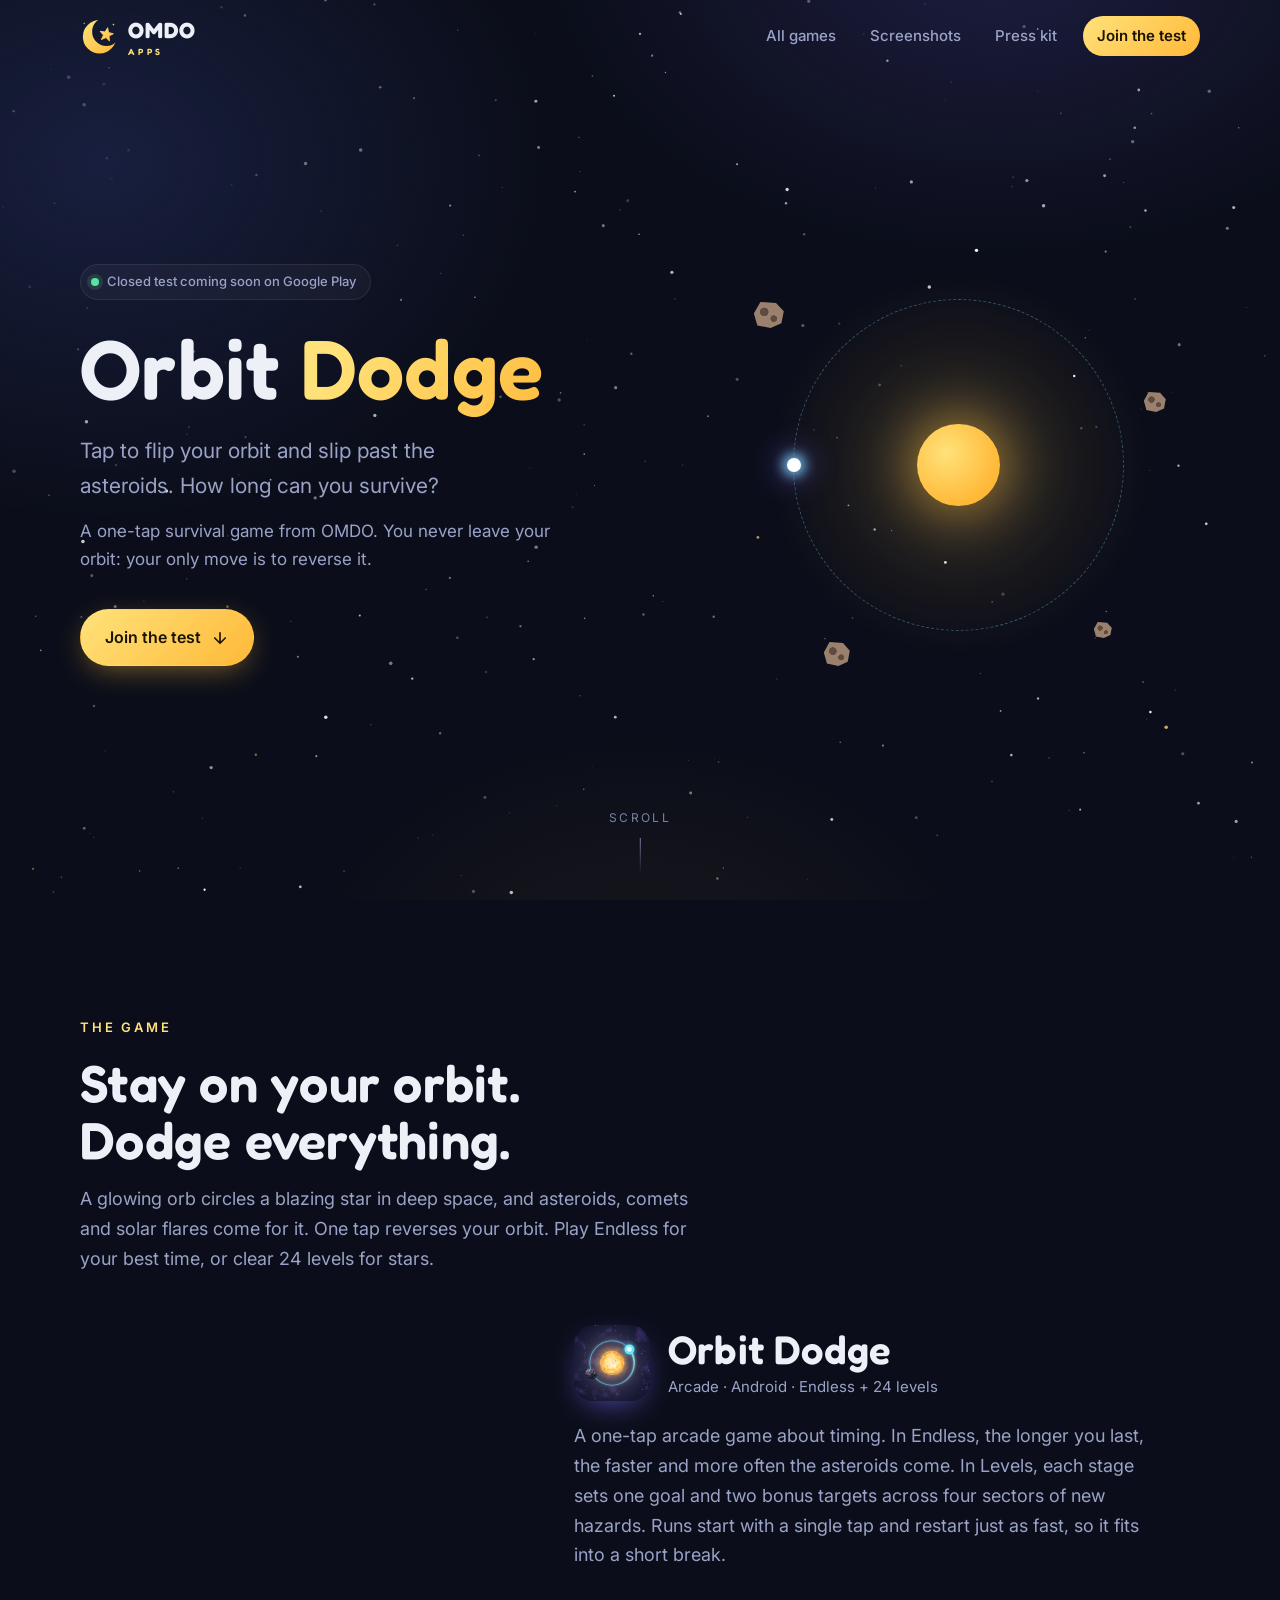
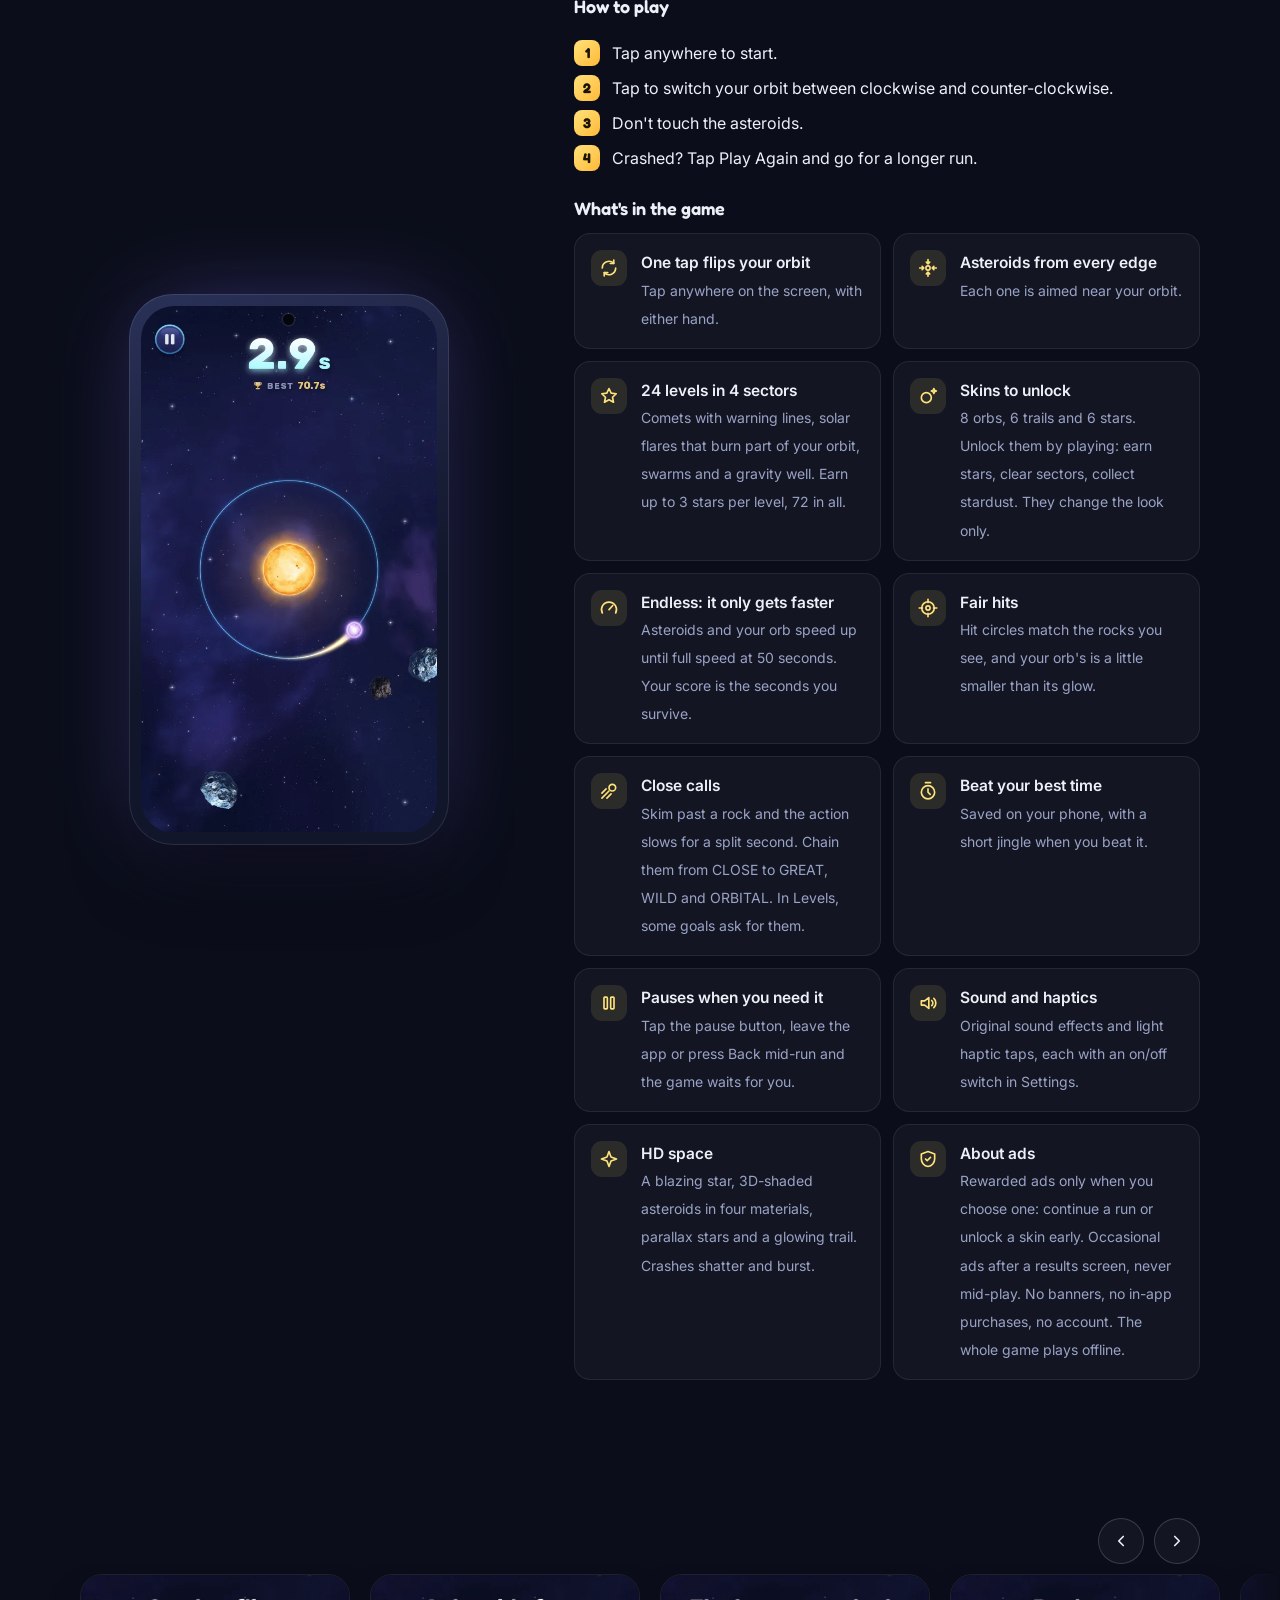
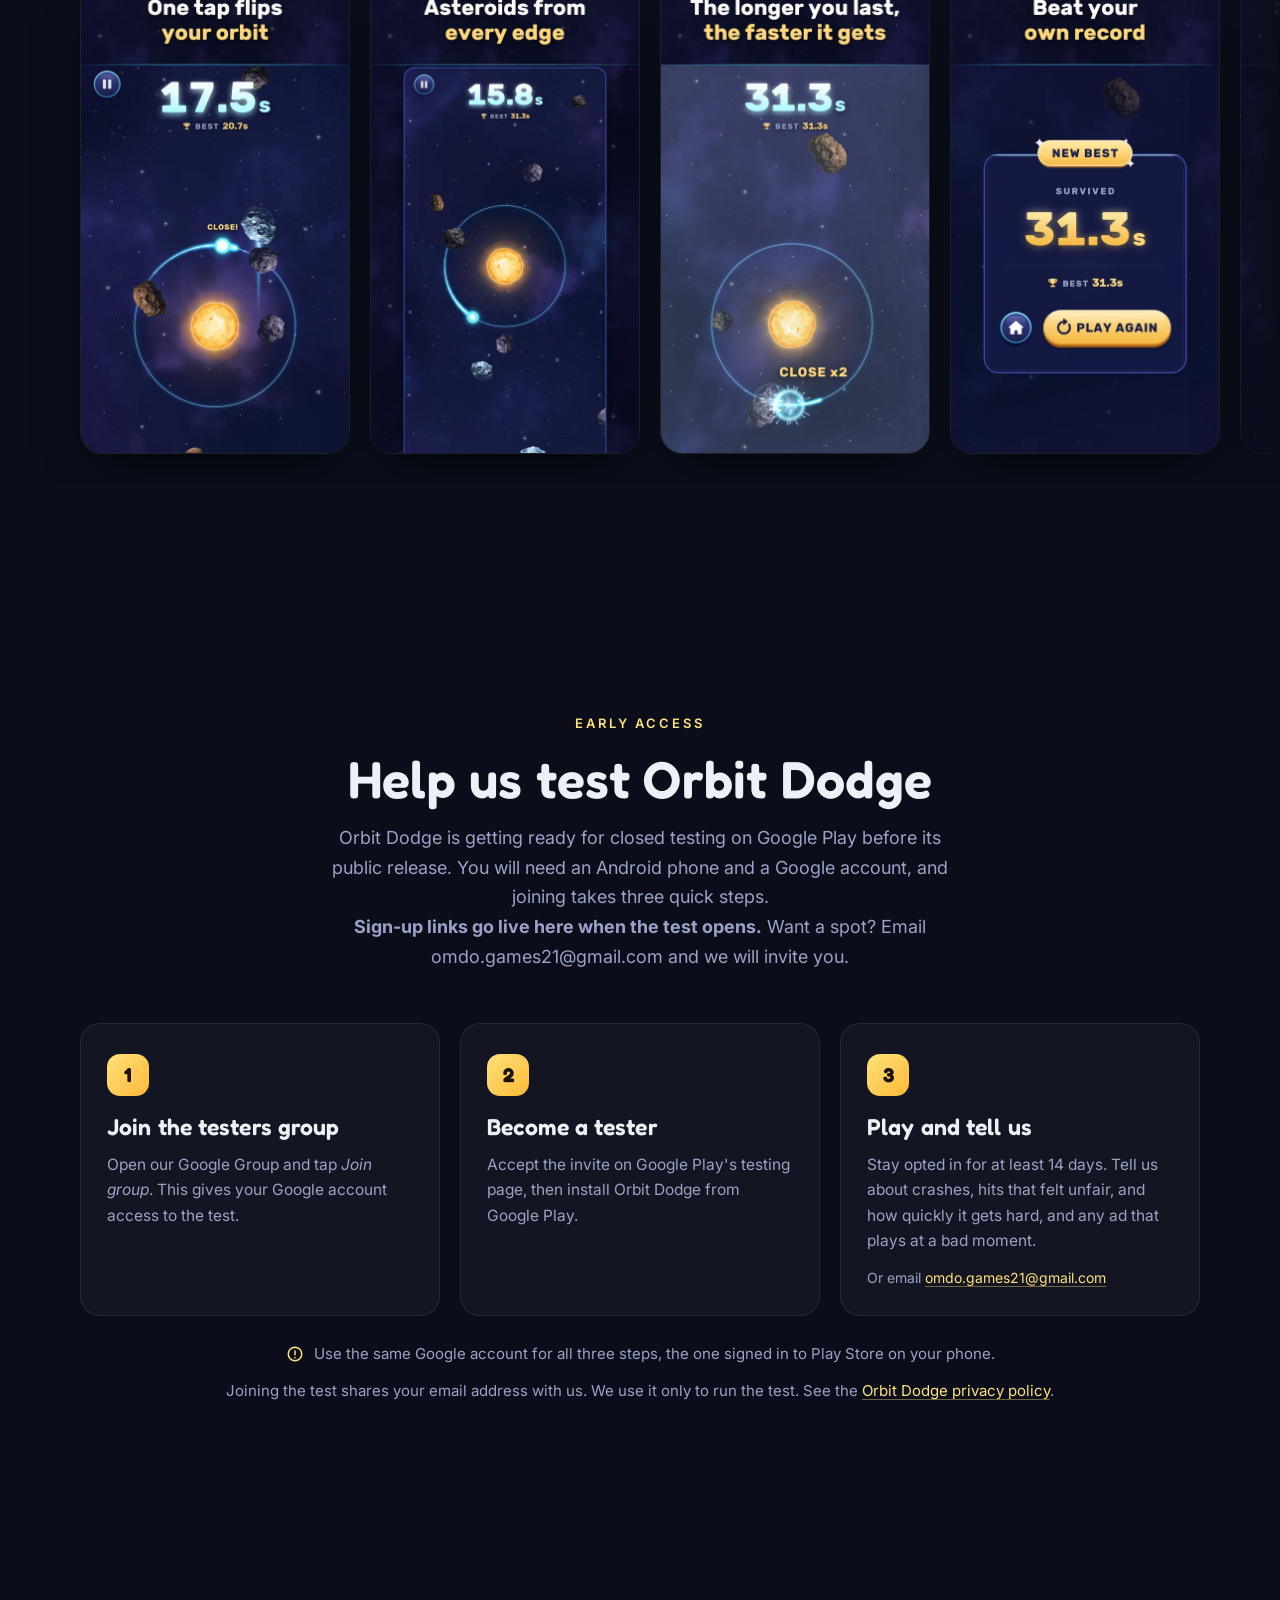
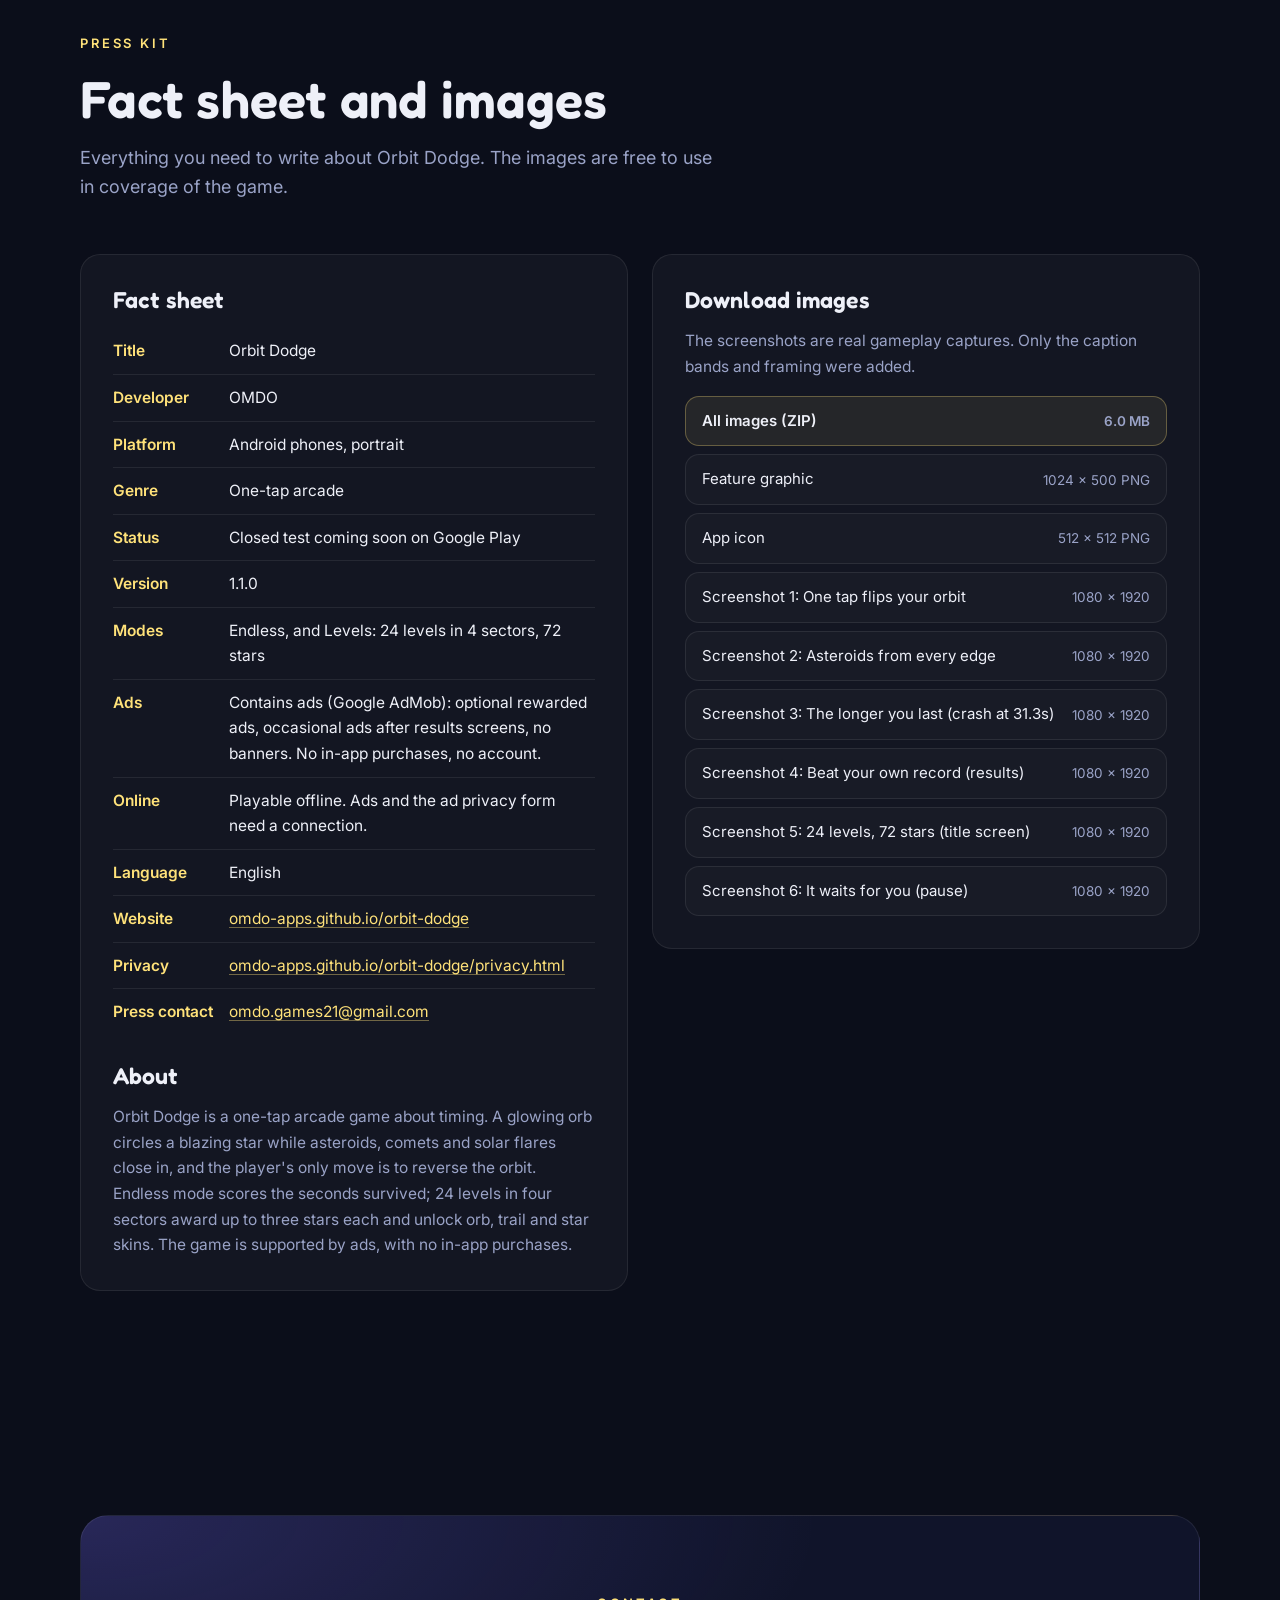
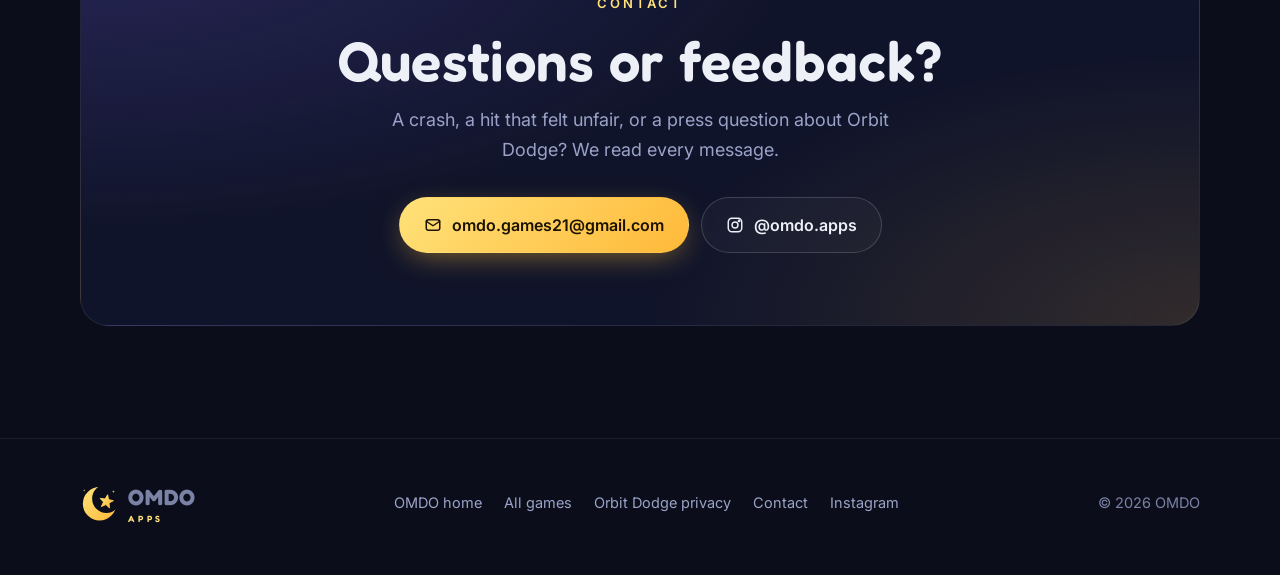
==== orbit-dodge/index.html @ 83dcf215 "Website audit fixes: lazy videos, privacy, sitemap, skip links - Gameplay videos no longer download " ====
<!doctype html>
<html lang="en">
<head>
  <meta charset="utf-8">
  <meta name="viewport" content="width=device-width, initial-scale=1, viewport-fit=cover">
  <title>Orbit Dodge — One-tap asteroid dodging game | OMDO Apps</title>
  <meta name="description" content="Tap to flip your orbit and slip past the asteroids. Orbit Dodge is a one-tap survival arcade game for Android by OMDO, coming soon to Google Play.">
  <meta name="theme-color" content="#0b0e1a">
  <link rel="canonical" href="https://omdo-apps.github.io/orbit-dodge/">
  <link rel="icon" type="image/png" href="../assets/favicon.png">
  <link rel="apple-touch-icon" href="../assets/apple-touch-icon.png">
  <meta property="og:type" content="website">
  <meta property="og:site_name" content="OMDO Apps">
  <meta property="og:title" content="Orbit Dodge — Dodge the asteroids, one tap at a time">
  <meta property="og:description" content="Tap to flip your orbit and slip past the asteroids. How long can you survive? A one-tap arcade game for Android by OMDO.">
  <meta property="og:url" content="https://omdo-apps.github.io/orbit-dodge/">
  <meta property="og:image" content="https://omdo-apps.github.io/orbit-dodge/img/og-image.jpg">
  <meta property="og:image:width" content="1024">
  <meta property="og:image:height" content="500">
  <meta property="og:image:alt" content="Orbit Dodge logo with the tagline Tap to flip. Dodge to survive., beside a glowing orb on its orbit around the sun as asteroids drift in">
  <meta name="twitter:card" content="summary_large_image">
  <link rel="preconnect" href="https://fonts.googleapis.com">
  <link rel="preconnect" href="https://fonts.gstatic.com" crossorigin>
  <link href="https://fonts.googleapis.com/css2?family=Fredoka:wght@500;600;700&family=Inter:wght@400;500;600&display=swap" rel="stylesheet">
  <link rel="stylesheet" href="../assets/site.css?v=4">
  <link rel="stylesheet" href="orbit-dodge.css?v=2">
  <script type="application/ld+json">
  {"@context":"https://schema.org","@type":"VideoGame","name":"Orbit Dodge","url":"https://omdo-apps.github.io/orbit-dodge/","image":"https://omdo-apps.github.io/orbit-dodge/img/og-image.jpg","description":"A one-tap arcade game about timing: reverse your orbit to dodge the asteroids and survive as long as you can.","genre":"Arcade","gamePlatform":"Android","publisher":{"@type":"Organization","name":"OMDO Apps","url":"https://omdo-apps.github.io/","email":"omdo.games21@gmail.com"}}
  </script>
</head>
<body>
  <a class="skip" href="#main">Skip to content</a>

  <!-- OMDO logo mark (same as the home page), drawn once and reused -->
  <svg width="0" height="0" style="position:absolute" aria-hidden="true">
    <defs>
      <linearGradient id="omdo-gold" x1="0" y1="0" x2="1" y2="1"><stop offset="0" stop-color="#FFE27A"/><stop offset="1" stop-color="#FFB938"/></linearGradient>
      <mask id="omdo-cut" maskUnits="userSpaceOnUse" x="0" y="0" width="512" height="512"><rect width="512" height="512" fill="#fff"/><circle cx="318" cy="214" r="150" fill="#000"/></mask>
      <symbol id="omdo-mark" viewBox="40 60 400 400">
        <circle cx="246" cy="268" r="176" fill="url(#omdo-gold)" mask="url(#omdo-cut)"/>
        <path d="M330.85,173.12 L340.30,224.47 L391.28,235.70 L345.37,260.55 L350.44,312.51 L312.62,276.53 L264.77,297.40 L287.30,250.31 L252.66,211.26 L304.41,218.14 Z" fill="url(#omdo-gold)" stroke="url(#omdo-gold)" stroke-width="10" stroke-linejoin="round"/>
        <path d="M392,125 L396.24,135.76 L407,140 L396.24,144.24 L392,155 L387.76,144.24 L377,140 L387.76,135.76 Z" fill="#FFE27A" opacity="0.9"/>
        <path d="M84,116 L87.54,124.46 L96,128 L87.54,131.54 L84,140 L80.46,131.54 L72,128 L80.46,124.46 Z" fill="#FFE27A" opacity="0.75"/>
      </symbol>
    </defs>
  </svg>

  <canvas id="sky" aria-hidden="true"></canvas>
  <div class="glow" aria-hidden="true"></div>

  <header class="site-header">
    <nav class="nav wrap" aria-label="Main">
      <a class="brand" href="../" aria-label="OMDO Apps home">
        <svg aria-hidden="true"><use href="#omdo-mark"/></svg>
        <span class="brand-name">OMDO<small>APPS</small></span>
      </a>
      <button class="menu-btn" aria-label="Menu" aria-expanded="false" aria-controls="nav-links"><span></span><span></span><span></span></button>
      <div class="nav-links" id="nav-links">
        <a href="../#games">All games</a>
        <a href="#screens">Screenshots</a>
        <a href="#press">Press kit</a>
        <a class="cta" href="#test">Join the test</a>
      </div>
    </nav>
  </header>

  <main id="main">
    <!-- hero -->
    <section class="hero" id="top">
      <div class="wrap hero-grid">
        <div>
          <span class="eyebrow reveal"><span class="dot"></span>Closed test coming soon on Google Play</span>
          <h1 class="reveal" style="--d:.08s">Orbit <span class="gold">Dodge</span></h1>
          <p class="lead reveal" style="--d:.16s">Tap to flip your orbit and slip past the asteroids. How long can you survive?</p>
          <p class="sub reveal" style="--d:.2s">A one-tap survival game from OMDO. You never leave your orbit: your only move is to reverse it.</p>
          <div class="hero-actions reveal" style="--d:.24s">
            <a class="btn btn-gold" href="#test">
              Join the test
              <svg viewBox="0 0 24 24" fill="none" stroke="currentColor" stroke-width="2.2" stroke-linecap="round" stroke-linejoin="round" aria-hidden="true"><path d="M12 5v14M5 12l7 7 7-7"/></svg>
            </a>
            <!-- [replace] When Orbit Dodge is public on Google Play, replace this box with the official Google Play badge linking to
                 https://play.google.com/store/apps/details?id=com.omdo.orbitdodge (see README, "Placeholders"). -->
          </div>
        </div>
        <div class="hero-art od-art reveal" style="--d:.1s" aria-hidden="true">
          <div class="halo"></div>
          <div class="orbit"><span class="comet"></span></div>
          <div class="sun"></div>
          <span class="rock r1"></span>
          <span class="rock r2"></span>
          <span class="rock r3"></span>
          <span class="rock r4"></span>
        </div>
      </div>
      <div class="scroll-hint" aria-hidden="true">Scroll<i></i></div>
    </section>

    <!-- the game -->
    <section id="game">
      <div class="wrap">
        <div class="section-head reveal">
          <span class="kicker">The game</span>
          <h2>Stay on your orbit. Dodge everything.</h2>
          <p>A glowing orb circles a blazing star in deep space, and asteroids, comets and solar flares come for it. One tap reverses your orbit. Play Endless for your best time, or clear 24 levels for stars.</p>
        </div>
        <div class="game-grid">
          <div class="phone reveal">
            <video class="fill" src="img/gameplay.mp4" poster="img/gameplay-poster.webp" muted loop playsinline preload="none" aria-label="Orbit Dodge gameplay"></video>
          </div>
          <div class="game-copy reveal" style="--d:.1s">
            <div class="app-title">
              <img src="img/icon.png" alt="Orbit Dodge app icon" width="76" height="76">
              <div>
                <h3>Orbit Dodge</h3>
                <div class="meta">Arcade · Android · Endless + 24 levels</div>
              </div>
            </div>
            <p>A one-tap arcade game about timing. In Endless, the longer you last, the faster and more often the asteroids come. In Levels, each stage sets one goal and two bonus targets across four sectors of new hazards. Runs start with a single tap and restart just as fast, so it fits into a short break.</p>
            <h4>How to play</h4>
            <ol class="how">
              <li>Tap anywhere to start.</li>
              <li>Tap to switch your orbit between clockwise and counter-clockwise.</li>
              <li>Don't touch the asteroids.</li>
              <li>Crashed? Tap Play Again and go for a longer run.</li>
            </ol>
            <h4>What's in the game</h4>
            <ul class="features">
              <li>
                <svg viewBox="0 0 24 24" fill="none" stroke="currentColor" stroke-width="2" stroke-linecap="round" stroke-linejoin="round" aria-hidden="true"><path d="M20 12a8 8 0 0 1-13.7 5.6M4 12a8 8 0 0 1 13.7-5.6"/><path d="M17.7 2.4v4.2h-4.2M6.3 21.6v-4.2h4.2"/></svg>
                <div><strong>One tap flips your orbit</strong><span>Tap anywhere on the screen, with either hand.</span></div>
              </li>
              <li>
                <svg viewBox="0 0 24 24" fill="none" stroke="currentColor" stroke-width="2" stroke-linecap="round" stroke-linejoin="round" aria-hidden="true"><circle cx="12" cy="12" r="2.5"/><path d="M12 2v5M12 22v-5M2 12h5M22 12h-5M10 5l2 2 2-2M10 19l2-2 2 2M5 10l2 2-2 2M19 10l-2 2 2 2"/></svg>
                <div><strong>Asteroids from every edge</strong><span>Each one is aimed near your orbit.</span></div>
              </li>
              <li>
                <svg viewBox="0 0 24 24" fill="none" stroke="currentColor" stroke-width="2" stroke-linecap="round" stroke-linejoin="round" aria-hidden="true"><path d="m12 3 2.6 5.6 6.1.7-4.5 4.2 1.2 6L12 16.5 6.6 19.5l1.2-6L3.3 9.3l6.1-.7z"/></svg>
                <div><strong>24 levels in 4 sectors</strong><span>Comets with warning lines, solar flares that burn part of your orbit, swarms and a gravity well. Earn up to 3 stars per level, 72 in all.</span></div>
              </li>
              <li>
                <svg viewBox="0 0 24 24" fill="none" stroke="currentColor" stroke-width="2" stroke-linecap="round" stroke-linejoin="round" aria-hidden="true"><circle cx="10" cy="14" r="6"/><path d="M19 3l.9 2.1L22 6l-2.1.9L19 9l-.9-2.1L16 6l2.1-.9z"/></svg>
                <div><strong>Skins to unlock</strong><span>8 orbs, 6 trails and 6 stars. Unlock them by playing: earn stars, clear sectors, collect stardust. They change the look only.</span></div>
              </li>
              <li>
                <svg viewBox="0 0 24 24" fill="none" stroke="currentColor" stroke-width="2" stroke-linecap="round" stroke-linejoin="round" aria-hidden="true"><path d="M4 18a9 9 0 1 1 16 0"/><path d="m12 14 4.5-5"/></svg>
                <div><strong>Endless: it only gets faster</strong><span>Asteroids and your orb speed up until full speed at 50 seconds. Your score is the seconds you survive.</span></div>
              </li>
              <li>
                <svg viewBox="0 0 24 24" fill="none" stroke="currentColor" stroke-width="2" stroke-linecap="round" aria-hidden="true"><circle cx="12" cy="12" r="7.5"/><circle cx="12" cy="12" r="2.5"/><path d="M12 1.5v4M12 18.5v4M1.5 12h4M18.5 12h4"/></svg>
                <div><strong>Fair hits</strong><span>Hit circles match the rocks you see, and your orb's is a little smaller than its glow.</span></div>
              </li>
              <li>
                <svg viewBox="0 0 24 24" fill="none" stroke="currentColor" stroke-width="2" stroke-linecap="round" stroke-linejoin="round" aria-hidden="true"><circle cx="16" cy="8" r="4"/><path d="M3.5 20.5 12 12M3.5 14.5l5-5M9.5 20.5l5-5"/></svg>
                <div><strong>Close calls</strong><span>Skim past a rock and the action slows for a split second. Chain them from CLOSE to GREAT, WILD and ORBITAL. In Levels, some goals ask for them.</span></div>
              </li>
              <li>
                <svg viewBox="0 0 24 24" fill="none" stroke="currentColor" stroke-width="2" stroke-linecap="round" stroke-linejoin="round" aria-hidden="true"><circle cx="12" cy="13.5" r="8"/><path d="M12 9.5v4l2.6 2.6M9 2h6"/></svg>
                <div><strong>Beat your best time</strong><span>Saved on your phone, with a short jingle when you beat it.</span></div>
              </li>
              <li>
                <svg viewBox="0 0 24 24" fill="none" stroke="currentColor" stroke-width="2" stroke-linejoin="round" aria-hidden="true"><rect x="6" y="5" width="4" height="14" rx="1"/><rect x="14" y="5" width="4" height="14" rx="1"/></svg>
                <div><strong>Pauses when you need it</strong><span>Tap the pause button, leave the app or press Back mid-run and the game waits for you.</span></div>
              </li>
              <li>
                <svg viewBox="0 0 24 24" fill="none" stroke="currentColor" stroke-width="2" stroke-linecap="round" stroke-linejoin="round" aria-hidden="true"><path d="M4 9.5v5h4l5 4v-13l-5 4z"/><path d="M16.5 9a4 4 0 0 1 0 6M19 6.5a7.5 7.5 0 0 1 0 11"/></svg>
                <div><strong>Sound and haptics</strong><span>Original sound effects and light haptic taps, each with an on/off switch in Settings.</span></div>
              </li>
              <li>
                <svg viewBox="0 0 24 24" fill="none" stroke="currentColor" stroke-width="2" stroke-linejoin="round" aria-hidden="true"><path d="M12 3l2.4 6.6L21 12l-6.6 2.4L12 21l-2.4-6.6L3 12l6.6-2.4z"/></svg>
                <div><strong>HD space</strong><span>A blazing star, 3D-shaded asteroids in four materials, parallax stars and a glowing trail. Crashes shatter and burst.</span></div>
              </li>
              <li>
                <svg viewBox="0 0 24 24" fill="none" stroke="currentColor" stroke-width="2" stroke-linecap="round" stroke-linejoin="round" aria-hidden="true"><path d="M12 3 4 6v6c0 4.5 3.4 8.3 8 9 4.6-.7 8-4.5 8-9V6z"/><path d="m9 12 2 2 4-4"/></svg>
                <div><strong>About ads</strong><span>Rewarded ads only when you choose one: continue a run or unlock a skin early. Occasional ads after a results screen, never mid-play. No banners, no in-app purchases, no account. The whole game plays offline.</span></div>
              </li>
            </ul>
          </div>
        </div>
      </div>
    </section>

    <!-- screenshots: files live in img/shot-1.webp ... shot-6.webp (see README to swap them) -->
    <section id="screens" style="padding-top:0">
      <div class="wrap">
        <div class="gallery-nav">
          <button class="round-btn" data-scroll="-1" aria-label="Previous screenshots"><svg viewBox="0 0 24 24" fill="none" stroke="currentColor" stroke-width="2.2" stroke-linecap="round" stroke-linejoin="round" aria-hidden="true"><path d="M15 18l-6-6 6-6"/></svg></button>
          <button class="round-btn" data-scroll="1" aria-label="Next screenshots"><svg viewBox="0 0 24 24" fill="none" stroke="currentColor" stroke-width="2.2" stroke-linecap="round" stroke-linejoin="round" aria-hidden="true"><path d="M9 6l6 6-6 6"/></svg></button>
        </div>
      </div>
      <div class="gallery reveal" tabindex="0" aria-label="Orbit Dodge screenshots">
        <figure><img src="img/shot-1.webp" alt="One tap flips your orbit: 17.5 seconds into a run, the orb reverses around the sun and slips past an asteroid for a CLOSE! near miss" loading="lazy" width="540" height="960"></figure>
        <figure><img src="img/shot-2.webp" alt="Asteroids from every edge: 15.8 seconds into a run, rocks around the orbit and drifting in from the edges of the screen" loading="lazy" width="540" height="960"></figure>
        <figure><img src="img/shot-3.webp" alt="The orb bursts and an asteroid shatters 31.3 seconds into a run, just after a double near miss" loading="lazy" width="540" height="960"></figure>
        <figure><img src="img/shot-4.webp" alt="Results panel showing 31.3 seconds survived and the saved record" loading="lazy" width="540" height="960"></figure>
        <figure><img src="img/shot-5.webp" alt="Orbit Dodge title screen with the logo, the orb on its ring around the blazing star, and the Endless and Levels buttons with a best time and a star count" loading="lazy" width="540" height="960"></figure>
        <figure><img src="img/shot-6.webp" alt="Paused game with Home, Resume and Restart buttons over frozen asteroids" loading="lazy" width="540" height="960"></figure>
      </div>
    </section>

    <!-- closed test -->
    <section id="test">
      <div class="wrap">
        <div class="section-head center reveal">
          <span class="kicker">Early access</span>
          <h2>Help us test Orbit Dodge</h2>
          <p>Orbit Dodge is getting ready for closed testing on Google Play before its public release. You will need an Android phone and a Google account, and joining takes three quick steps.</p>
          <p><strong>Sign-up links go live here when the test opens.</strong> Want a spot? Email <a href="mailto:omdo.games21@gmail.com">omdo.games21@gmail.com</a> and we will invite you.</p>
        </div>
        <div class="steps">
          <div class="step reveal">
            <span class="num">1</span>
            <h3>Join the testers group</h3>
            <p>Open our Google Group and tap <em>Join group</em>. This gives your Google account access to the test.</p>
            <!-- [replace] Swap the span for: <a class="btn btn-ghost" href="YOUR-GOOGLE-GROUP-LINK" target="_blank" rel="noopener">Open the group</a> -->
          </div>
          <div class="step reveal" style="--d:.08s">
            <span class="num">2</span>
            <h3>Become a tester</h3>
            <p>Accept the invite on Google Play's testing page, then install Orbit Dodge from Google Play.</p>
            <!-- [replace] Swap the span for: <a class="btn btn-gold" href="https://play.google.com/apps/testing/com.omdo.orbitdodge" target="_blank" rel="noopener">Become a tester</a> -->
          </div>
          <div class="step reveal" style="--d:.16s">
            <span class="num">3</span>
            <h3>Play and tell us</h3>
            <p>Stay opted in for at least 14 days. Tell us about crashes, hits that felt unfair, and how quickly it gets hard, and any ad that plays at a bad moment.</p>
            <!-- [replace] Swap the span for: <a class="btn btn-ghost" href="YOUR-FEEDBACK-FORM-LINK" target="_blank" rel="noopener">Send feedback</a> -->
            <p class="alt">Or email <a href="mailto:omdo.games21@gmail.com">omdo.games21@gmail.com</a></p>
          </div>
        </div>
        <p class="note reveal">
          <svg viewBox="0 0 24 24" fill="none" stroke="currentColor" stroke-width="2" stroke-linecap="round" aria-hidden="true"><circle cx="12" cy="12" r="9"/><path d="M12 8v5M12 16.5v.5"/></svg>
          Use the same Google account for all three steps, the one signed in to Play Store on your phone.
        </p>
        <p class="fine reveal">Joining the test shares your email address with us. We use it only to run the test. See the <a href="privacy.html">Orbit Dodge privacy policy</a>.</p>
      </div>
    </section>

    <!-- press kit -->
    <section id="press">
      <div class="wrap">
        <div class="section-head reveal">
          <span class="kicker">Press kit</span>
          <h2>Fact sheet and images</h2>
          <p>Everything you need to write about Orbit Dodge. The images are free to use in coverage of the game.</p>
        </div>
        <div class="press-grid">
          <div class="press-card reveal">
            <h3>Fact sheet</h3>
            <dl class="facts">
              <dt>Title</dt><dd>Orbit Dodge</dd>
              <dt>Developer</dt><dd>OMDO</dd>
              <dt>Platform</dt><dd>Android phones, portrait</dd>
              <dt>Genre</dt><dd>One-tap arcade</dd>
              <dt>Status</dt><dd>Closed test coming soon on Google Play</dd>
              <dt>Version</dt><dd>1.1.0</dd>
              <dt>Modes</dt><dd>Endless, and Levels: 24 levels in 4 sectors, 72 stars</dd>
              <dt>Ads</dt><dd>Contains ads (Google AdMob): optional rewarded ads, occasional ads after results screens, no banners. No in-app purchases, no account.</dd>
              <dt>Online</dt><dd>Playable offline. Ads and the ad privacy form need a connection.</dd>
              <dt>Language</dt><dd>English</dd>
              <dt>Website</dt><dd><a href="https://omdo-apps.github.io/orbit-dodge/">omdo-apps.github.io/orbit-dodge</a></dd>
              <dt>Privacy</dt><dd><a href="https://omdo-apps.github.io/orbit-dodge/privacy.html">omdo-apps.github.io/orbit-dodge/privacy.html</a></dd>
              <dt>Press contact</dt><dd><a href="mailto:omdo.games21@gmail.com">omdo.games21@gmail.com</a></dd>
            </dl>
            <h3 class="more">About</h3>
            <p>Orbit Dodge is a one-tap arcade game about timing. A glowing orb circles a blazing star while asteroids, comets and solar flares close in, and the player's only move is to reverse the orbit. Endless mode scores the seconds survived; 24 levels in four sectors award up to three stars each and unlock orb, trail and star skins. The game is supported by ads, with no in-app purchases.</p>
          </div>
          <div class="press-card reveal" style="--d:.08s">
            <h3>Download images</h3>
            <p>The screenshots are real gameplay captures. Only the caption bands and framing were added.</p>
            <ul class="downloads">
              <li><a class="zip" href="press/orbit-dodge-press-kit.zip" download>All images (ZIP) <span>6.0 MB</span></a></li>
              <li><a href="press/feature-graphic.png" download="orbit-dodge-feature-graphic.png">Feature graphic <span>1024 x 500 PNG</span></a></li>
              <li><a href="press/icon-512.png" download="orbit-dodge-icon-512.png">App icon <span>512 x 512 PNG</span></a></li>
              <li><a href="press/screenshot-1.png" download="orbit-dodge-screenshot-1.png">Screenshot 1: One tap flips your orbit <span>1080 x 1920</span></a></li>
              <li><a href="press/screenshot-2.png" download="orbit-dodge-screenshot-2.png">Screenshot 2: Asteroids from every edge <span>1080 x 1920</span></a></li>
              <li><a href="press/screenshot-3.png" download="orbit-dodge-screenshot-3.png">Screenshot 3: The longer you last (crash at 31.3s) <span>1080 x 1920</span></a></li>
              <li><a href="press/screenshot-4.png" download="orbit-dodge-screenshot-4.png">Screenshot 4: Beat your own record (results) <span>1080 x 1920</span></a></li>
              <li><a href="press/screenshot-5.png" download="orbit-dodge-screenshot-5.png">Screenshot 5: 24 levels, 72 stars (title screen) <span>1080 x 1920</span></a></li>
              <li><a href="press/screenshot-6.png" download="orbit-dodge-screenshot-6.png">Screenshot 6: It waits for you (pause) <span>1080 x 1920</span></a></li>
            </ul>
          </div>
        </div>
      </div>
    </section>

    <!-- contact -->
    <section id="contact">
      <div class="wrap">
        <div class="contact-card reveal">
          <span class="kicker">Contact</span>
          <h2>Questions or feedback?</h2>
          <p>A crash, a hit that felt unfair, or a press question about Orbit Dodge? We read every message.</p>
          <div class="actions">
            <a class="btn btn-gold" href="mailto:omdo.games21@gmail.com">
              <svg viewBox="0 0 24 24" fill="none" stroke="currentColor" stroke-width="2" stroke-linecap="round" stroke-linejoin="round" aria-hidden="true"><rect x="3" y="5" width="18" height="14" rx="3"/><path d="m3 7 9 6 9-6"/></svg>
              omdo.games21@gmail.com
            </a>
            <a class="btn btn-ghost" href="https://www.instagram.com/omdo.apps/" target="_blank" rel="noopener">
              <svg viewBox="0 0 24 24" fill="none" stroke="currentColor" stroke-width="1.9" aria-hidden="true"><rect x="3" y="3" width="18" height="18" rx="5"/><circle cx="12" cy="12" r="4"/><circle cx="17.5" cy="6.5" r="1" fill="currentColor"/></svg>
              @omdo.apps
            </a>
          </div>
        </div>
      </div>
    </section>
  </main>

  <footer class="site-footer">
    <div class="wrap footer-grid">
      <a class="brand" href="../" aria-label="OMDO Apps home">
        <svg aria-hidden="true"><use href="#omdo-mark"/></svg>
        <span class="brand-name">OMDO<small>APPS</small></span>
      </a>
      <div class="footer-links">
        <a href="../">OMDO home</a>
        <a href="../#games">All games</a>
        <a href="privacy.html">Orbit Dodge privacy</a>
        <a href="#contact">Contact</a>
        <a href="https://www.instagram.com/omdo.apps/" target="_blank" rel="noopener">Instagram</a>
      </div>
      <div>© <span data-year>2026</span> OMDO</div>
    </div>
  </footer>

  <script src="../assets/site.js?v=5" defer></script>
</body>
</html>
---- assets/site.css ----
/* OMDO Apps — shared styles */
:root {
  --bg: #0b0e1a;
  --bg-2: #10142a;
  --navy: #1a2142;
  --gold-1: #ffe27a;
  --gold-2: #ffb938;
  --violet: #7c6cff;
  --text: #eef0f8;
  --muted: #9aa3c7;
  --faint: #7a82a6; /* 5.1:1 on --bg, readable small text */
  --line: rgba(255, 255, 255, 0.08);
  --card: rgba(255, 255, 255, 0.035);
  --card-hover: rgba(255, 255, 255, 0.06);
  --radius: 20px;
  --max: 1120px;
  --ease: cubic-bezier(0.2, 0.7, 0.2, 1);
  --font-display: "Fredoka", "Nunito", system-ui, sans-serif;
  --font-body: "Inter", system-ui, -apple-system, "Segoe UI", Roboto, sans-serif;
  color-scheme: dark;
}

*, *::before, *::after { box-sizing: border-box; }
html { overflow-x: clip; scroll-behavior: smooth; scroll-padding-top: 84px; -webkit-text-size-adjust: 100%; }
body {
  margin: 0;
  background: var(--bg);
  color: var(--text);
  font: 400 17px/1.65 var(--font-body);
  -webkit-font-smoothing: antialiased;
  overflow-x: hidden;
}
img, video, svg { display: block; max-width: 100%; }
a { color: inherit; text-decoration: none; }
a:focus-visible, button:focus-visible { outline: 2px solid var(--gold-1); outline-offset: 3px; border-radius: 8px; }
h1, h2, h3 { font-family: var(--font-display); font-weight: 600; line-height: 1.1; margin: 0; letter-spacing: 0.005em; text-wrap: balance; }
p { margin: 0; }
.sr-only { position: absolute; width: 1px; height: 1px; overflow: hidden; clip: rect(0 0 0 0); white-space: nowrap; }

/* background */
#sky { position: fixed; inset: 0; width: 100%; height: 100%; z-index: -2; pointer-events: none; }
.glow {
  position: fixed; inset: 0; z-index: -1; pointer-events: none;
  background:
    radial-gradient(60vmax 40vmax at 78% -5%, rgba(124, 108, 255, 0.16), transparent 60%),
    radial-gradient(50vmax 40vmax at 8% 18%, rgba(26, 33, 66, 0.9), transparent 70%),
    radial-gradient(40vmax 30vmax at 50% 110%, rgba(255, 185, 56, 0.06), transparent 70%);
}

.wrap { width: min(var(--max), 100% - 32px); margin-inline: auto; }
section { padding: clamp(64px, 9vw, 112px) 0; position: relative; }

/* header */
.site-header {
  position: fixed; top: 0; left: 0; right: 0; z-index: 50;
  transition: background 0.35s var(--ease), border-color 0.35s var(--ease), backdrop-filter 0.35s;
  border-bottom: 1px solid transparent;
}
.site-header.scrolled {
  background: rgba(11, 14, 26, 0.72);
  backdrop-filter: blur(14px) saturate(140%);
  -webkit-backdrop-filter: blur(14px) saturate(140%);
  border-bottom-color: var(--line);
}
.nav { display: flex; align-items: center; justify-content: space-between; height: 72px; }
.brand { display: flex; align-items: center; gap: 10px; }
.brand svg { width: 38px; height: 38px; }
.brand-name { font-family: var(--font-display); font-weight: 700; font-size: 22px; letter-spacing: 0.04em; }
.brand-name small { display: block; font-size: 9px; letter-spacing: 0.42em; color: var(--gold-1); font-weight: 600; margin-top: -3px; }
.nav-links { display: flex; align-items: center; gap: 6px; }
.nav-links a { padding: 8px 14px; border-radius: 999px; color: var(--muted); font-weight: 500; font-size: 15px; transition: color 0.2s, background 0.2s; }
.nav-links a:hover { color: var(--text); background: var(--card-hover); }
.nav-links a.cta { color: #1b1300; background: linear-gradient(135deg, var(--gold-1), var(--gold-2)); font-weight: 600; margin-left: 6px; }
.nav-links a.cta:hover { filter: brightness(1.06); }
.menu-btn { display: none; background: none; border: 0; color: var(--text); width: 44px; height: 44px; cursor: pointer; border-radius: 12px; }
.menu-btn span { display: block; width: 22px; height: 2px; background: currentColor; margin: 5px auto; border-radius: 2px; transition: transform 0.3s var(--ease), opacity 0.2s; }
.menu-open .menu-btn span:nth-child(1) { transform: translateY(7px) rotate(45deg); }
.menu-open .menu-btn span:nth-child(2) { opacity: 0; }
.menu-open .menu-btn span:nth-child(3) { transform: translateY(-7px) rotate(-45deg); }

/* buttons */
.btn {
  display: inline-flex; align-items: center; justify-content: center; gap: 10px;
  padding: 14px 24px; border-radius: 999px; font-weight: 600; font-size: 16px;
  border: 1px solid transparent; cursor: pointer;
  transition: transform 0.25s var(--ease), box-shadow 0.25s var(--ease), background 0.25s, border-color 0.25s;
}
.btn svg { width: 18px; height: 18px; flex: none; }
.btn-gold { color: #1b1300; background: linear-gradient(135deg, var(--gold-1), var(--gold-2)); box-shadow: 0 8px 30px -8px rgba(255, 185, 56, 0.55); }
.btn-gold:hover { transform: translateY(-2px); box-shadow: 0 14px 36px -10px rgba(255, 185, 56, 0.7); }
.btn-ghost { color: var(--text); border-color: rgba(255, 255, 255, 0.16); background: rgba(255, 255, 255, 0.03); }
.btn-ghost:hover { transform: translateY(-2px); border-color: rgba(255, 255, 255, 0.32); background: rgba(255, 255, 255, 0.07); }

/* hero */
.hero { overflow: hidden; min-height: 100svh; display: grid; align-items: center; padding-top: 110px; padding-bottom: 80px; }
.hero-grid { display: grid; grid-template-columns: 1.1fr 0.9fr; gap: 48px; align-items: center; }
.eyebrow {
  display: inline-flex; align-items: center; gap: 8px;
  padding: 6px 14px 6px 10px; border-radius: 999px; font-size: 13px; font-weight: 500; color: var(--muted);
  border: 1px solid var(--line); background: var(--card);
}
.eyebrow .dot { width: 8px; height: 8px; border-radius: 50%; background: #5be3a0; box-shadow: 0 0 0 4px rgba(91, 227, 160, 0.15); }
.hero h1 { font-size: clamp(44px, 7vw, 84px); margin: 22px 0 20px; }
.hero h1 .gold {
  background: linear-gradient(120deg, var(--gold-1) 10%, var(--gold-2) 60%, var(--gold-1) 90%);
  background-size: 200% 100%;
  -webkit-background-clip: text; background-clip: text; color: transparent;
  animation: shimmer 6s ease-in-out infinite;
}
@keyframes shimmer { 0%, 100% { background-position: 0% 0; } 50% { background-position: 100% 0; } }
.hero p.lead { font-size: clamp(18px, 2vw, 21px); color: var(--muted); max-width: 34ch; }
.hero-actions { display: flex; flex-wrap: wrap; gap: 14px; margin-top: 36px; }

.hero-art { position: relative; aspect-ratio: 1; width: min(100%, 460px); justify-self: center; }
.hero-art .halo { position: absolute; inset: 8%; border-radius: 50%; background: radial-gradient(closest-side, rgba(255, 210, 100, 0.28), rgba(255, 185, 56, 0.06) 60%, transparent); filter: blur(10px); animation: breathe 6s ease-in-out infinite; }
.hero-art .mark { position: absolute; left: 14%; top: 14%; width: 72%; height: 72%; animation: float 7s ease-in-out infinite; filter: drop-shadow(0 20px 50px rgba(255, 185, 56, 0.25)); }
.orbit { position: absolute; inset: 6%; border-radius: 50%; border: 1.5px dashed rgba(255, 255, 255, 0.2); animation: spin 26s linear infinite; }
.orbit.o2 { inset: -2%; border-color: rgba(124, 108, 255, 0.28); animation-duration: 40s; animation-direction: reverse; animation-delay: -14s; }
.orbit .comet { position: absolute; top: 50%; left: -7px; width: 14px; height: 14px; margin-top: -7px; border-radius: 50%; background: #fff; box-shadow: 0 0 12px 4px rgba(127, 216, 255, 0.85), 0 0 30px 8px rgba(124, 108, 255, 0.45); }
.orbit.o2 .comet { width: 9px; height: 9px; margin-top: -4.5px; left: -4.5px; top: 50%; background: var(--gold-1); box-shadow: 0 0 10px 3px rgba(255, 226, 122, 0.8); }
@keyframes spin { to { transform: rotate(360deg); } }
@keyframes float { 0%, 100% { transform: translateY(0) rotate(-2deg); } 50% { transform: translateY(-14px) rotate(2deg); } }
@keyframes breathe { 0%, 100% { opacity: 0.75; transform: scale(0.97); } 50% { opacity: 1; transform: scale(1.03); } }

.scroll-hint { position: absolute; left: 50%; bottom: 26px; transform: translateX(-50%); color: var(--faint); font-size: 12px; letter-spacing: 0.2em; text-transform: uppercase; display: flex; flex-direction: column; align-items: center; gap: 10px; }
.scroll-hint i { width: 1px; height: 36px; background: linear-gradient(var(--faint), transparent); animation: drip 2.2s ease-in-out infinite; transform-origin: top; }
@keyframes drip { 0% { transform: scaleY(0); opacity: 1; } 70% { transform: scaleY(1); opacity: 1; } 100% { transform: scaleY(1); opacity: 0; } }

/* section heads */
.kicker { color: var(--gold-1); font-weight: 600; font-size: 13px; letter-spacing: 0.22em; text-transform: uppercase; }
.section-head { max-width: 640px; margin-bottom: 52px; }
.section-head h2 { font-size: clamp(34px, 4.6vw, 52px); margin: 14px 0 16px; }
.section-head p { color: var(--muted); font-size: 18px; }
.center { text-align: center; margin-inline: auto; }

/* game */
.game-grid { display: grid; grid-template-columns: 0.8fr 1.2fr; gap: clamp(32px, 6vw, 80px); align-items: center; }
.phone {
  position: relative; width: min(100%, 320px); justify-self: center;
  border-radius: 44px; padding: 12px; background: linear-gradient(160deg, #2a3158, #12162b 60%);
  box-shadow: 0 0 0 1px rgba(255, 255, 255, 0.1) inset, 0 40px 80px -30px rgba(0, 0, 0, 0.8), 0 0 90px -20px rgba(124, 108, 255, 0.45);
}
.phone video, .phone img { width: 100%; height: auto; aspect-ratio: 9 / 16; object-fit: contain; border-radius: 33px; background: #05060c; }
/* A recording a little taller than 9:16: trim the top and bottom equally (hides the phone's status and gesture bars). */
.phone video.fill { object-fit: cover; object-position: center; }
.phone::before { content: ""; position: absolute; top: 20px; left: 50%; width: 11px; height: 11px; margin-left: -5.5px; border-radius: 50%; background: #05060c; box-shadow: 0 0 0 1.5px rgba(255, 255, 255, 0.08); z-index: 2; }
.app-title { display: flex; align-items: center; gap: 18px; margin-bottom: 20px; }
.app-title img { width: 76px; height: 76px; border-radius: 20px; box-shadow: 0 10px 30px -10px rgba(124, 108, 255, 0.7); }
.app-title h3 { font-size: clamp(30px, 3.6vw, 40px); }
.app-title .meta { color: var(--muted); font-size: 15px; margin-top: 4px; }
.game-copy > p { color: var(--muted); font-size: 18px; max-width: 52ch; }
.features { list-style: none; padding: 0; margin: 30px 0 34px; display: grid; grid-template-columns: repeat(2, 1fr); gap: 12px; }
.features li { display: flex; gap: 14px; align-items: flex-start; padding: 16px; border-radius: 16px; background: var(--card); border: 1px solid var(--line); transition: background 0.25s, transform 0.25s var(--ease), border-color 0.25s; }
.features li:hover { background: var(--card-hover); transform: translateY(-2px); border-color: rgba(255, 226, 122, 0.22); }
.features svg { width: 36px; height: 36px; flex: none; padding: 8px; border-radius: 11px; background: rgba(255, 226, 122, 0.1); color: var(--gold-1); }
.features strong { display: block; font-weight: 600; font-size: 15.5px; }
.features span { color: var(--muted); font-size: 14px; line-height: 1.45; }
.actions { display: flex; flex-wrap: wrap; gap: 12px; }

/* gallery */
.gallery-wrap { position: relative; }
.gallery {
  display: flex; gap: 20px; overflow-x: auto; scroll-snap-type: x mandatory; scroll-behavior: smooth;
  padding: 10px max(16px, calc((100vw - var(--max)) / 2)) 30px; scrollbar-width: none;
  -webkit-mask-image: linear-gradient(90deg, transparent, #000 4%, #000 96%, transparent);
  mask-image: linear-gradient(90deg, transparent, #000 4%, #000 96%, transparent);
}
.gallery::-webkit-scrollbar { display: none; }
.gallery figure { margin: 0; flex: 0 0 clamp(220px, 24vw, 270px); scroll-snap-align: center; }
.gallery img { width: 100%; height: auto; aspect-ratio: 9 / 16; object-fit: cover; border-radius: 22px; border: 1px solid var(--line); box-shadow: 0 24px 50px -24px rgba(0, 0, 0, 0.9); transition: transform 0.4s var(--ease); }
.gallery figure:hover img { transform: translateY(-6px) scale(1.015); }
.gallery-nav { display: flex; gap: 10px; justify-content: flex-end; margin-top: -8px; }
.round-btn { width: 46px; height: 46px; border-radius: 50%; border: 1px solid rgba(255, 255, 255, 0.16); background: var(--card); color: var(--text); cursor: pointer; display: grid; place-items: center; transition: background 0.2s, border-color 0.2s, transform 0.2s; }
.round-btn:hover { background: var(--card-hover); border-color: rgba(255, 255, 255, 0.32); transform: scale(1.05); }
.round-btn svg { width: 18px; height: 18px; }

/* steps */
.steps { display: grid; grid-template-columns: repeat(3, 1fr); gap: 20px; counter-reset: step; }
.step {
  position: relative; padding: 30px 26px 26px; border-radius: var(--radius); background: var(--card); border: 1px solid var(--line);
  display: flex; flex-direction: column; gap: 12px; transition: transform 0.3s var(--ease), border-color 0.3s, background 0.3s;
}
.step:hover { transform: translateY(-4px); border-color: rgba(255, 226, 122, 0.25); background: var(--card-hover); }
.step .num { width: 42px; height: 42px; border-radius: 13px; display: grid; place-items: center; font-family: var(--font-display); font-weight: 700; font-size: 20px; color: #1b1300; background: linear-gradient(135deg, var(--gold-1), var(--gold-2)); }
.step h3 { font-size: 23px; margin-top: 6px; }
.step p { color: var(--muted); font-size: 15.5px; flex: 1; }
.step .btn { align-self: flex-start; margin-top: 8px; padding: 11px 18px; font-size: 15px; }
.note { margin-top: 26px; color: var(--muted); font-size: 15px; display: flex; gap: 10px; align-items: center; justify-content: center; text-align: center; }
.note svg { width: 18px; height: 18px; color: var(--gold-1); flex: none; }

/* about */
.values { display: grid; grid-template-columns: repeat(3, 1fr); gap: 20px; }
.value { padding: 30px 28px; border-radius: var(--radius); border: 1px solid var(--line); background: linear-gradient(180deg, rgba(255, 255, 255, 0.045), rgba(255, 255, 255, 0.015)); }
.value svg { width: 44px; height: 44px; color: var(--gold-1); margin-bottom: 18px; }
.value h3 { font-size: 22px; margin-bottom: 8px; }
.value p { color: var(--muted); font-size: 15.5px; }

/* contact */
.contact-card {
  position: relative; overflow: hidden; border-radius: 28px; padding: clamp(40px, 7vw, 72px) clamp(24px, 6vw, 64px);
  background: radial-gradient(120% 140% at 0% 0%, rgba(124, 108, 255, 0.22), transparent 55%), radial-gradient(90% 120% at 100% 100%, rgba(255, 185, 56, 0.14), transparent 55%), var(--bg-2);
  border: 1px solid var(--line); text-align: center;
}
.contact-card h2 { font-size: clamp(34px, 5vw, 56px); margin: 14px 0 14px; }
.contact-card p { color: var(--muted); font-size: 18px; max-width: 46ch; margin-inline: auto; }
.contact-card .actions { justify-content: center; margin-top: 32px; }

/* footer */
/* "Skip to content" link: hidden until a keyboard user tabs to it */
.skip { position: absolute; left: -9999px; top: 10px; z-index: 100; padding: 10px 18px; border-radius: 999px; background: linear-gradient(135deg, var(--gold-1), var(--gold-2)); color: #1b1300; font-weight: 600; }
.skip:focus { left: 16px; }
.site-footer { border-top: 1px solid var(--line); padding: 40px 0 48px; color: var(--faint); font-size: 14.5px; }
.footer-grid { display: flex; flex-wrap: wrap; gap: 20px 32px; align-items: center; justify-content: space-between; }
.footer-links { display: flex; flex-wrap: wrap; gap: 6px 22px; }
.footer-links a { color: var(--muted); transition: color 0.2s; }
.footer-links a:hover { color: var(--text); }

/* prose pages (privacy, 404) */
.page { padding-top: 132px; padding-bottom: 96px; }
.prose { max-width: 760px; margin-inline: auto; padding: clamp(28px, 5vw, 56px); border-radius: 26px; background: var(--card); border: 1px solid var(--line); }
.prose h1 { font-size: clamp(32px, 4.5vw, 46px); margin-bottom: 10px; }
.prose h2 { font-size: 24px; margin: 38px 0 10px; }
.prose p, .prose li { color: #cdd2e6; }
.prose p + p { margin-top: 12px; }
.prose ul { padding-left: 22px; margin: 12px 0; }
.prose li + li { margin-top: 6px; }
.prose a { color: var(--gold-1); text-decoration: underline; text-decoration-color: rgba(255, 226, 122, 0.4); text-underline-offset: 3px; word-break: break-word; }
.prose em { color: var(--muted); }
.back { display: inline-flex; align-items: center; gap: 8px; color: var(--muted); margin-bottom: 22px; font-size: 15px; transition: color 0.2s, gap 0.2s; }
.back:hover { color: var(--text); gap: 12px; }
.lost { text-align: center; min-height: 70svh; display: grid; place-content: center; gap: 18px; }
.lost .big { font-family: var(--font-display); font-size: clamp(90px, 18vw, 170px); line-height: 1; background: linear-gradient(135deg, var(--gold-1), var(--gold-2)); -webkit-background-clip: text; background-clip: text; color: transparent; }
.lost p { color: var(--muted); font-size: 18px; }
.lost .btn { justify-self: center; margin-top: 10px; }

/* scroll reveal */
.reveal { opacity: 0; transform: translateY(26px); transition: opacity 0.9s var(--ease), transform 0.9s var(--ease); transition-delay: var(--d, 0s); }
.reveal.in { opacity: 1; transform: none; }

/* responsive */
@media (max-width: 900px) {
  .hero-grid, .game-grid { grid-template-columns: 1fr; }
  .hero { text-align: center; padding-top: 100px; }
  .hero-art { order: -1; width: min(68vw, 300px); }
  .hero p.lead { margin-inline: auto; }
  .hero-actions { justify-content: center; }
  .steps, .values { grid-template-columns: 1fr; }
  .scroll-hint { display: none; }
}
@media (max-width: 720px) {
  .menu-btn { display: block; }
  .nav-links {
    position: absolute; top: 72px; left: 16px; right: 16px; flex-direction: column; align-items: stretch; gap: 4px;
    padding: 10px; border-radius: 18px; background: rgba(16, 20, 42, 0.96); border: 1px solid var(--line);
    backdrop-filter: blur(14px); -webkit-backdrop-filter: blur(14px);
    opacity: 0; transform: translateY(-8px); pointer-events: none; transition: opacity 0.25s, transform 0.25s var(--ease);
  }
  .menu-open .nav-links { opacity: 1; transform: none; pointer-events: auto; }
  .nav-links a { padding: 12px 16px; font-size: 16px; }
  .nav-links a.cta { margin: 6px 0 0; text-align: center; }
  .site-header.menu-open { background: rgba(11, 14, 26, 0.9); }
  .features { grid-template-columns: 1fr; }
  .gallery-nav { display: none; }
  body { font-size: 16px; }
}
@media (prefers-reduced-motion: reduce) {
  html { scroll-behavior: auto; }
  *, *::before, *::after { animation: none !important; transition: none !important; }
  .reveal { opacity: 1; transform: none; }
}
---- orbit-dodge/orbit-dodge.css ----
/* Orbit Dodge pages: extras on top of the shared OMDO styles (../assets/site.css).
   Uses the same variables, so a colour change in site.css carries over here. */


/* Placeholders: replace before publishing (see README) */
.ph { background: #ffd166; color: #1a1300; font-weight: 700; font-size: 0.92em; padding: 1px 8px; border-radius: 6px; overflow-wrap: anywhere; }
.ph-btn { align-self: flex-start; margin-top: 8px; padding: 9px 14px; border-radius: 999px; font-size: 14px; }
.play-ph { display: inline-flex; flex-direction: column; justify-content: center; min-height: 54px; padding: 6px 18px; border: 2px dashed #ffd166; border-radius: 14px; font-size: 14px; line-height: 1.35; color: var(--muted); }
.play-ph strong { color: #ffd166; font-weight: 600; }

/* Hero art: the game's idea drawn in the OMDO hero style (sun, orbit, orb, asteroids) */
.od-art .orbit { inset: 14%; border-color: rgba(127, 216, 255, 0.35); animation: od-flip 9s linear infinite alternate; }
.od-art .sun {
  position: absolute; left: 41%; top: 41%; width: 18%; height: 18%; border-radius: 50%;
  background: radial-gradient(circle at 35% 35%, var(--gold-1), var(--gold-2) 70%);
  box-shadow: 0 0 40px 10px rgba(255, 185, 56, 0.35);
}
.od-art .rock {
  position: absolute; left: 50%; top: 50%; width: 30px; height: 26px; margin: -13px 0 0 -15px;
  background: radial-gradient(circle at 34% 38%, #5f4c41 0 16%, transparent 18%), radial-gradient(circle at 66% 64%, #5f4c41 0 12%, transparent 14%), #9b816d;
  clip-path: polygon(22% 0, 74% 4%, 100% 36%, 92% 82%, 56% 100%, 12% 90%, 0 44%);
  animation: od-rock 7s linear infinite; animation-delay: var(--delay, 0s);
  transform: translate(var(--x), var(--y));
}
.od-art .rock.r1 { --x: -190px; --y: -150px; }
.od-art .rock.r2 { --x: 200px; --y: -60px; --delay: -2.4s; width: 22px; height: 20px; }
.od-art .rock.r3 { --x: -120px; --y: 190px; --delay: -4.6s; width: 26px; height: 24px; }
.od-art .rock.r4 { --x: 150px; --y: 170px; --delay: -1.2s; width: 18px; height: 16px; }
@keyframes od-flip { from { transform: rotate(0deg); } to { transform: rotate(330deg); } }
@keyframes od-rock {
  0% { transform: translate(var(--x), var(--y)) rotate(0deg); opacity: 0; }
  15% { opacity: 1; }
  80% { opacity: 1; }
  100% { transform: translate(calc(var(--x) * 0.3), calc(var(--y) * 0.3)) rotate(200deg); opacity: 0; }
}
@media (max-width: 900px) {
  .od-art .rock.r1 { --x: -120px; --y: -100px; }
  .od-art .rock.r2 { --x: 130px; --y: -40px; }
  .od-art .rock.r3 { --x: -80px; --y: 120px; }
  .od-art .rock.r4 { --x: 100px; --y: 110px; }
}
@media (prefers-reduced-motion: reduce) {
  .od-art .rock { opacity: 1; }
}

.hero .sub { color: var(--muted); max-width: 44ch; margin-top: 14px; font-size: 17px; }
@media (max-width: 900px) { .hero .sub { margin-inline: auto; } }

/* How to play */
.how { margin: 22px 0 0; padding: 0; list-style: none; counter-reset: how; display: grid; gap: 8px; }
.how li { counter-increment: how; display: flex; gap: 12px; align-items: baseline; color: var(--text); font-size: 16px; }
.how li::before { content: counter(how); flex: none; width: 26px; height: 26px; border-radius: 8px; display: inline-grid; place-items: center; font: 700 14px/1 var(--font-display); color: #1b1300; background: linear-gradient(135deg, var(--gold-1), var(--gold-2)); transform: translateY(-1px); }
.game-copy h4 { margin: 26px 0 0; font: 600 18px/1.2 var(--font-display); }
.game-copy .features { margin-top: 14px; }

/* Closed test extras */
.step .alt { font-size: 14px; color: var(--muted); flex: 0; }
.step .alt a, .fine a { color: var(--gold-1); text-decoration: underline; text-decoration-color: rgba(255, 226, 122, 0.4); text-underline-offset: 3px; }
.fine { margin-top: 12px; color: var(--muted); font-size: 15px; text-align: center; }

/* Press kit */
.press-grid { display: grid; grid-template-columns: 1fr 1fr; gap: 24px; align-items: start; }
.press-card { padding: clamp(22px, 4vw, 32px); border-radius: var(--radius); background: var(--card); border: 1px solid var(--line); }
.press-card h3 { font-size: 23px; margin-bottom: 16px; }
.press-card h3.more { margin-top: 28px; }
.press-card p { color: var(--muted); font-size: 15.5px; }
.facts { margin: 0; display: grid; grid-template-columns: minmax(104px, auto) 1fr; font-size: 15.5px; }
.facts dt, .facts dd { margin: 0; padding: 10px 0; border-bottom: 1px solid var(--line); }
.facts dt { color: var(--gold-1); font-weight: 600; padding-right: 16px; }
.facts dd { color: var(--text); overflow-wrap: anywhere; }
.facts dt:last-of-type, .facts dd:last-of-type { border-bottom: 0; }
.facts a { color: var(--gold-1); text-decoration: underline; text-decoration-color: rgba(255, 226, 122, 0.4); text-underline-offset: 3px; }
.downloads { list-style: none; padding: 0; margin: 16px 0 0; display: grid; gap: 8px; }
.downloads a { display: flex; justify-content: space-between; align-items: center; gap: 14px; padding: 12px 16px; border-radius: 14px; background: rgba(255, 255, 255, 0.025); border: 1px solid var(--line); font-size: 15px; transition: background 0.2s, border-color 0.2s; }
.downloads a:hover { background: var(--card-hover); border-color: rgba(255, 226, 122, 0.25); }
.downloads span { color: var(--muted); font-size: 13.5px; white-space: nowrap; }
.downloads a.zip { background: rgba(255, 226, 122, 0.08); border-color: rgba(255, 226, 122, 0.3); font-weight: 600; }

/* Privacy page */
.prose .meta { list-style: none; padding: 0; margin: 14px 0 0; }
.prose .meta li { color: var(--muted); }
.prose .meta strong { color: var(--text); font-weight: 600; }
.prose code { font-family: ui-monospace, Consolas, monospace; font-size: 0.88em; background: rgba(0, 0, 0, 0.35); padding: 1px 6px; border-radius: 5px; }
.prose .editor { border: 2px dashed #ffd166; background: rgba(255, 209, 102, 0.06); color: var(--text); padding: 12px 16px; border-radius: 12px; margin-top: 14px; font-size: 15px; }
.prose .editor::before { content: "Editor note - delete before publishing: "; color: #ffd166; font-weight: 700; }

@media (max-width: 900px) {
  .press-grid { grid-template-columns: 1fr; }
}
@media (max-width: 420px) {
  .facts { grid-template-columns: 1fr; }
  .facts dt { border-bottom: 0; padding-bottom: 0; }
  .downloads a { flex-wrap: wrap; gap: 2px 14px; }
}
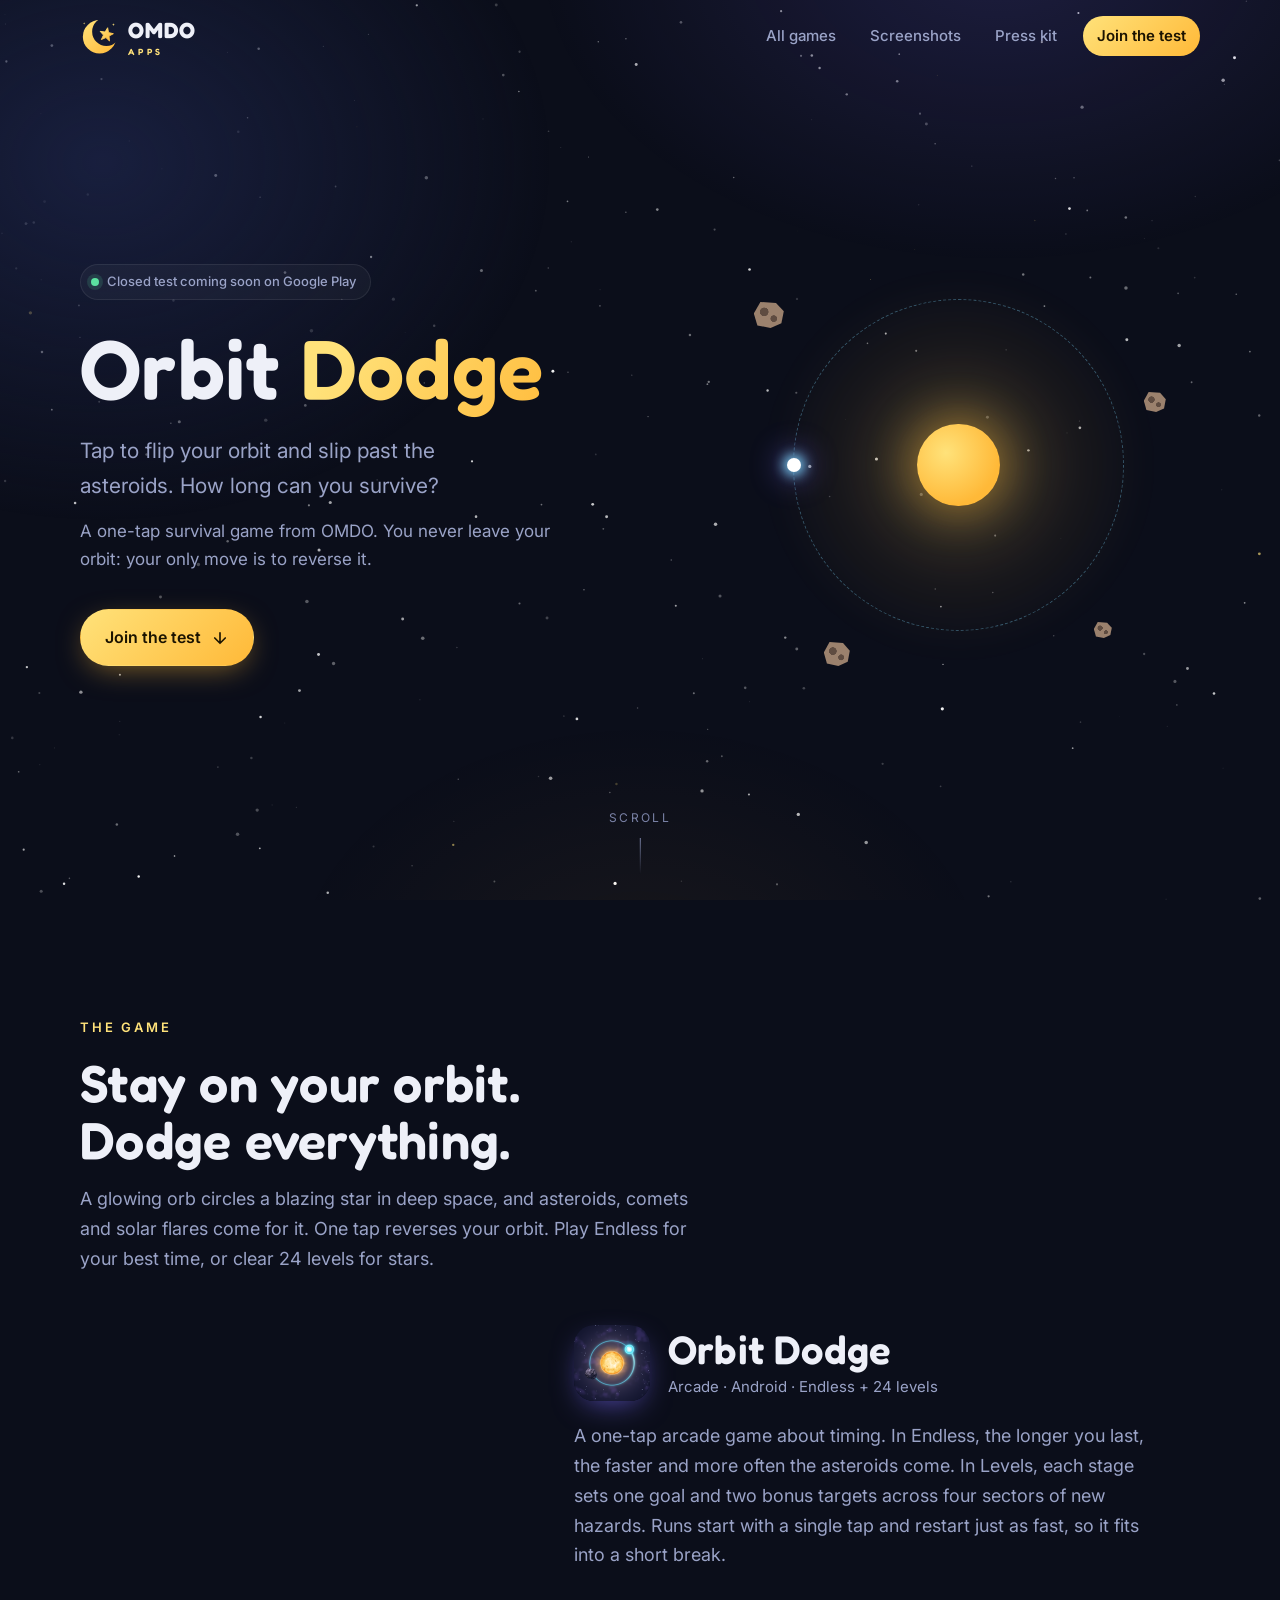
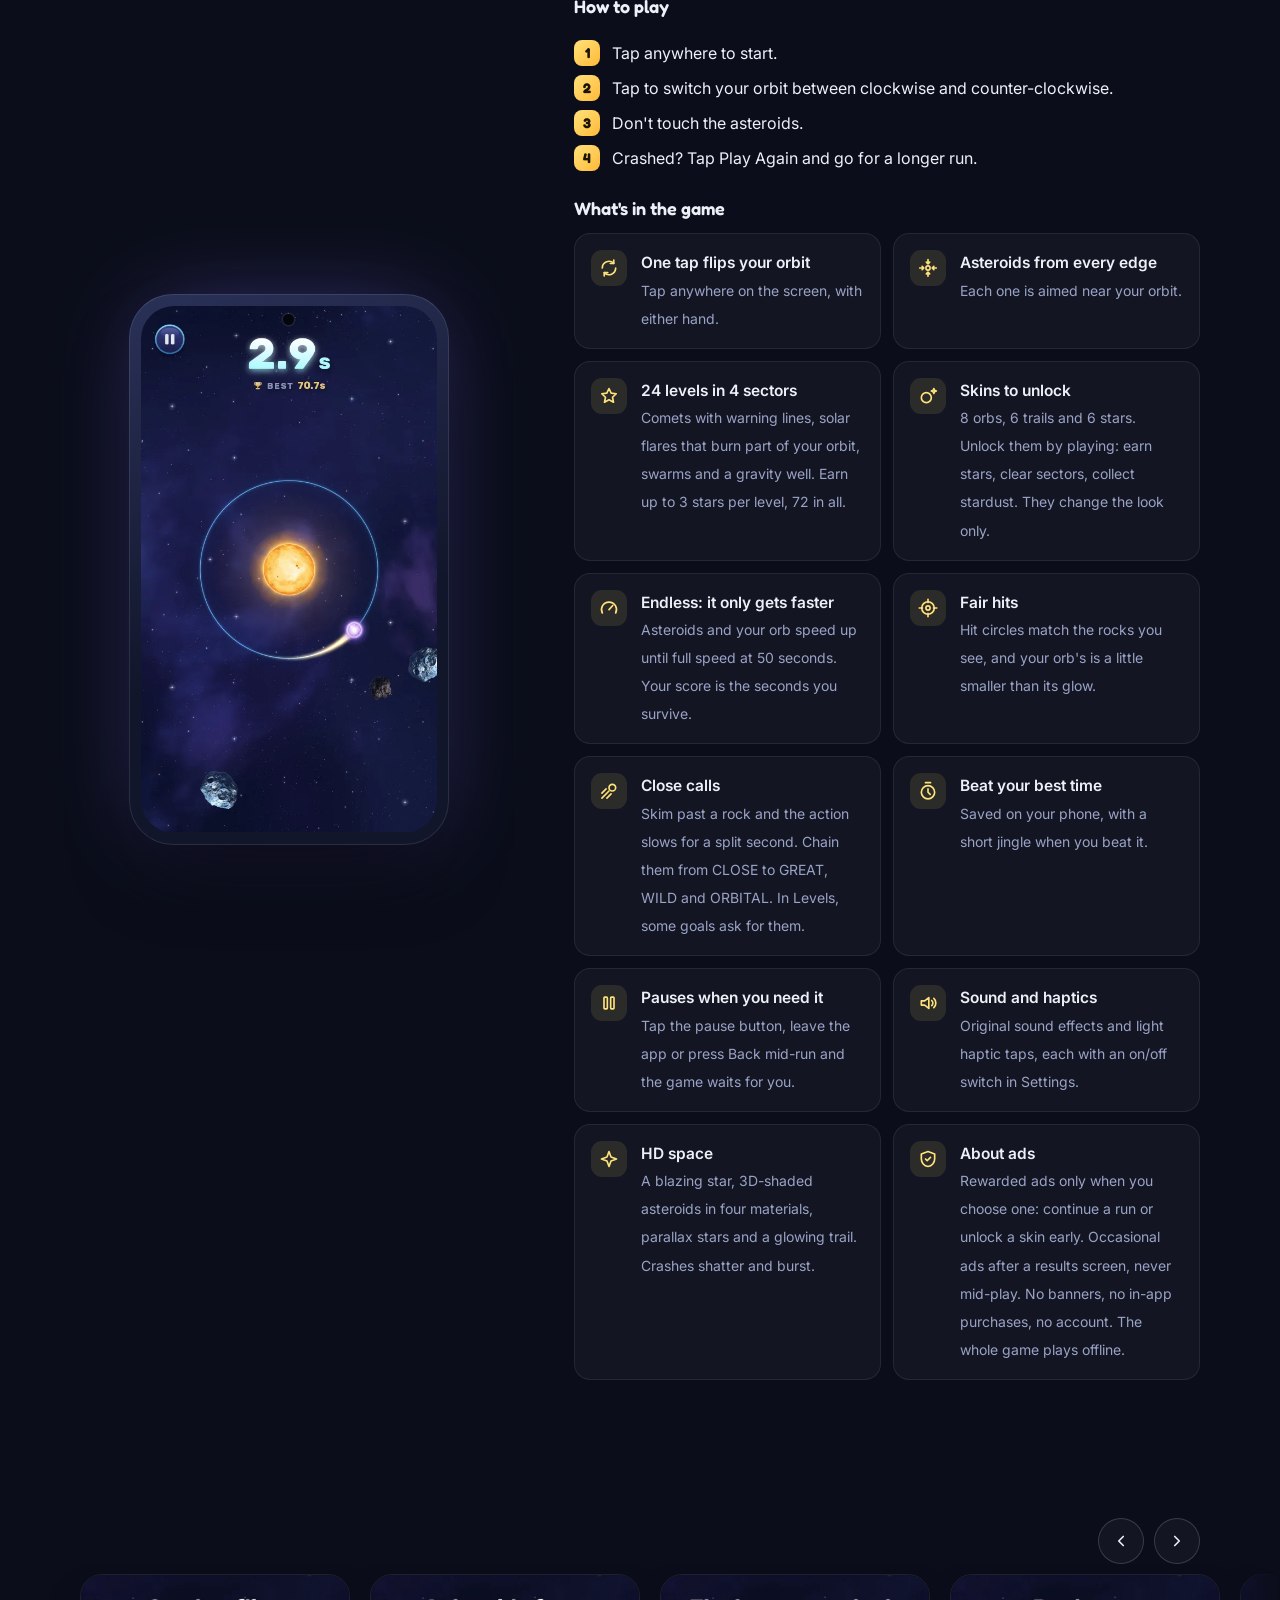
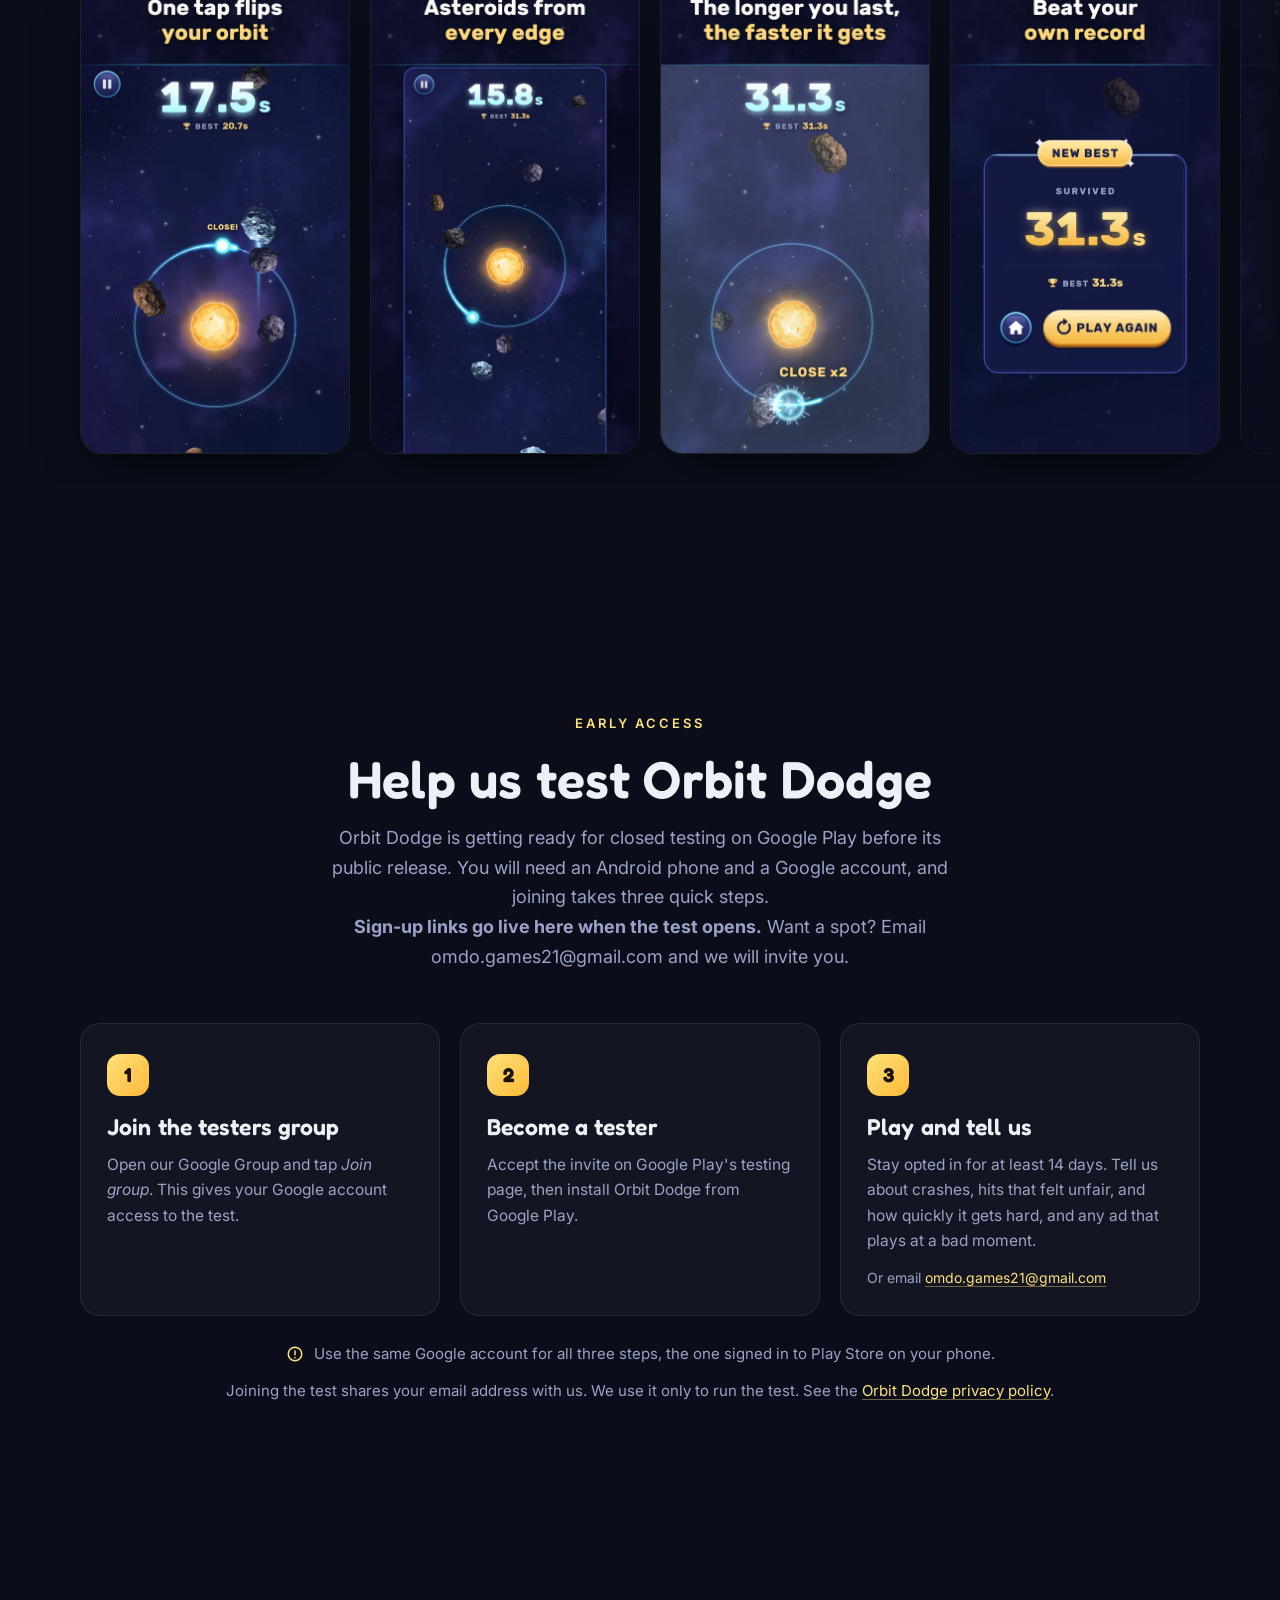
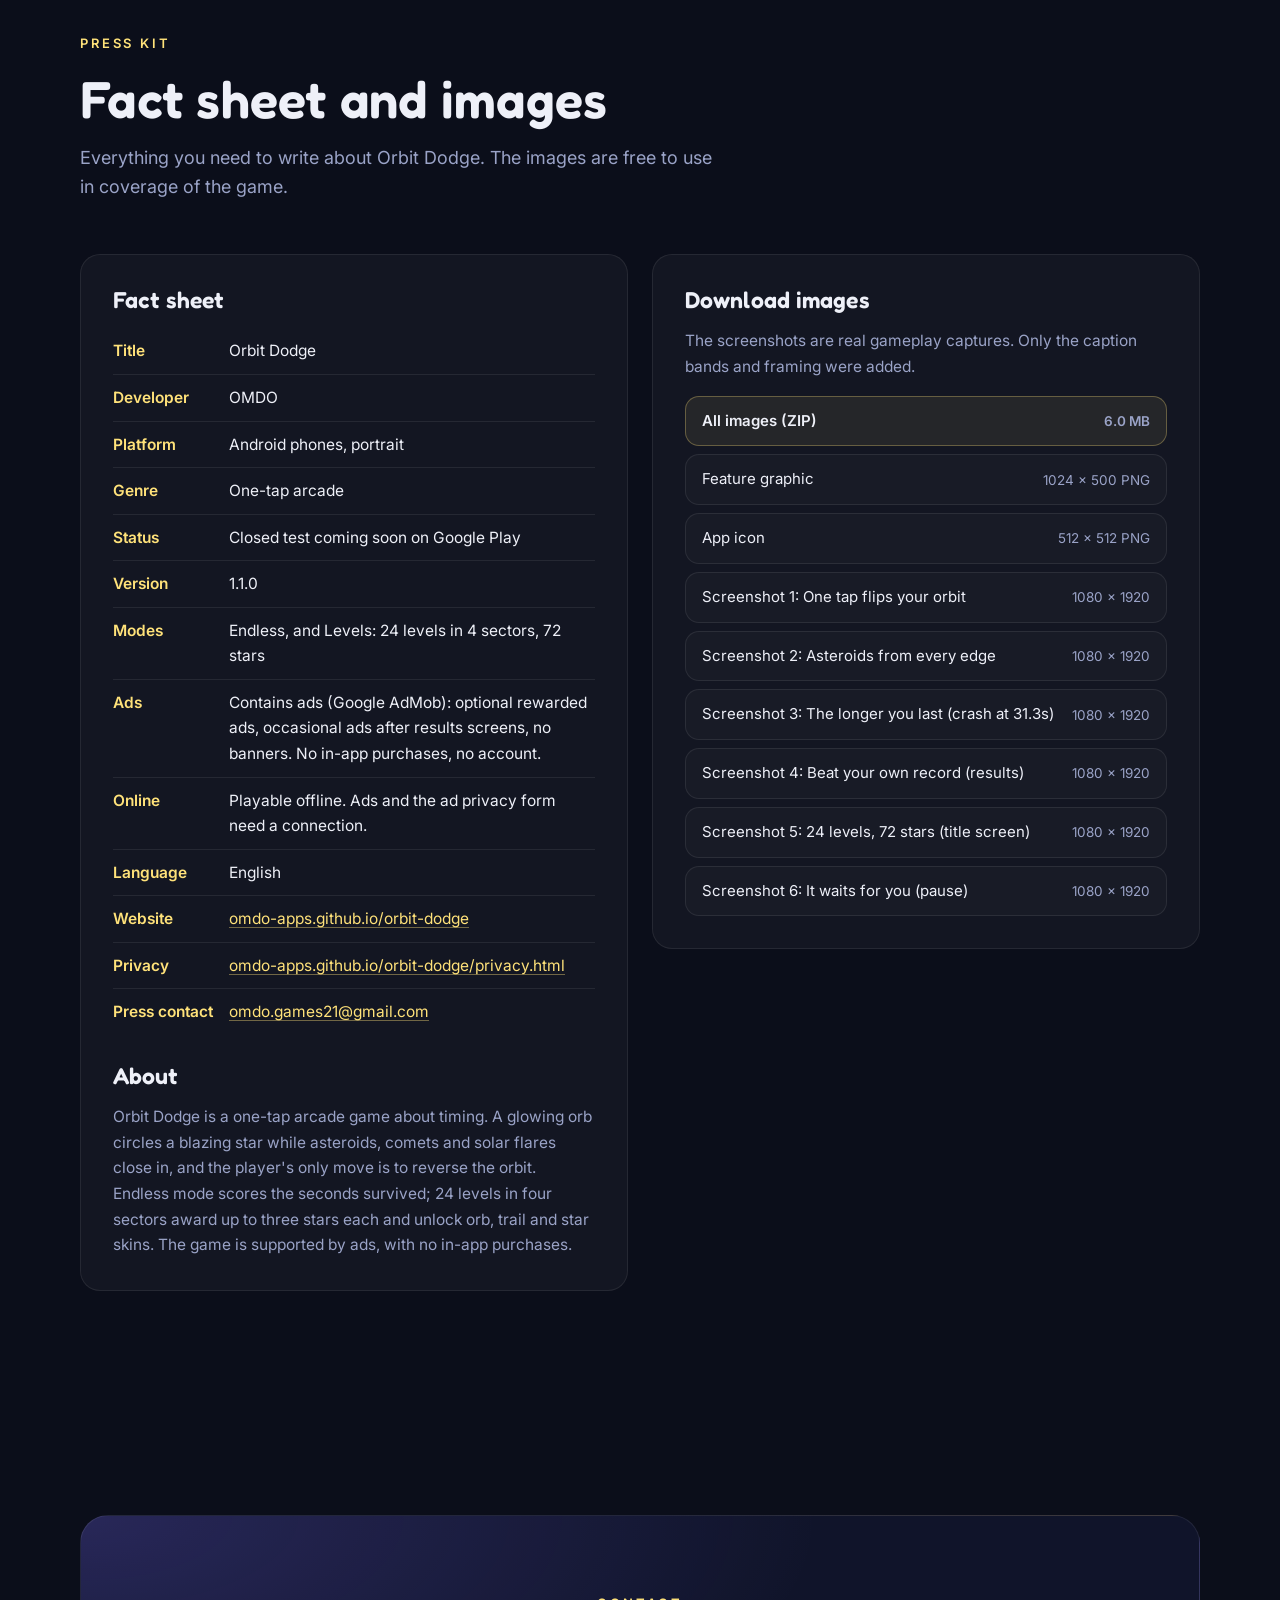
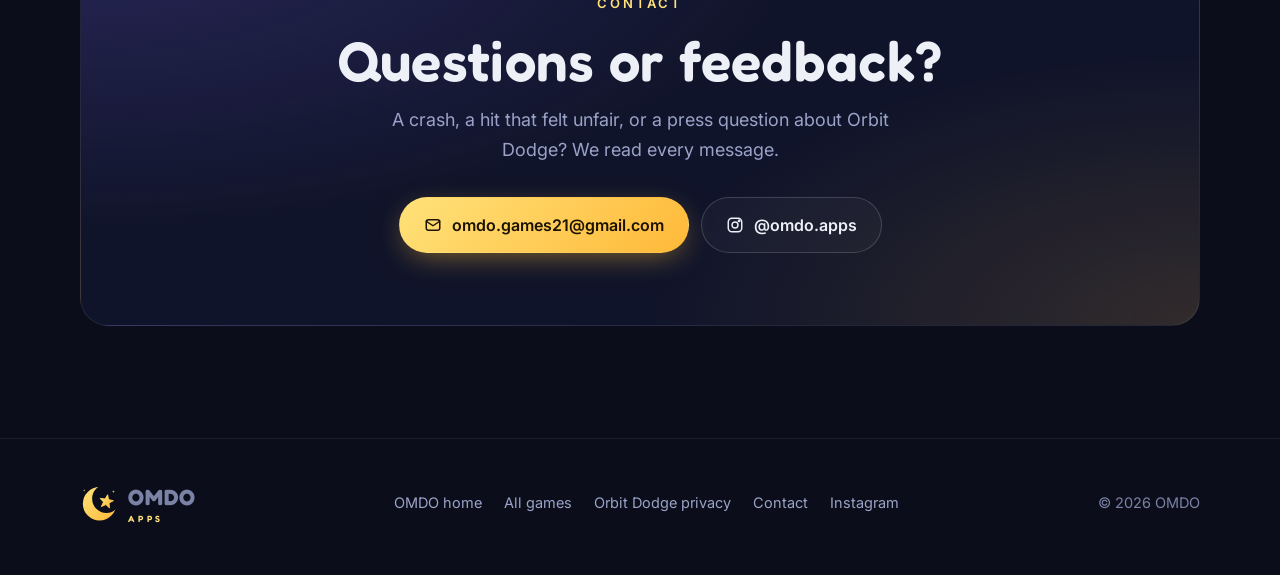
==== commit 34ce1c05: "Make the gameplay videos ready before they scroll into view - site.js: each video starts loading whe" ====
--- a/orbit-dodge/index.html
+++ b/orbit-dodge/index.html
@@ -322,6 +322,6 @@
     </div>
   </footer>
 
-  <script src="../assets/site.js?v=5" defer></script>
+  <script src="../assets/site.js?v=6" defer></script>
 </body>
 </html>
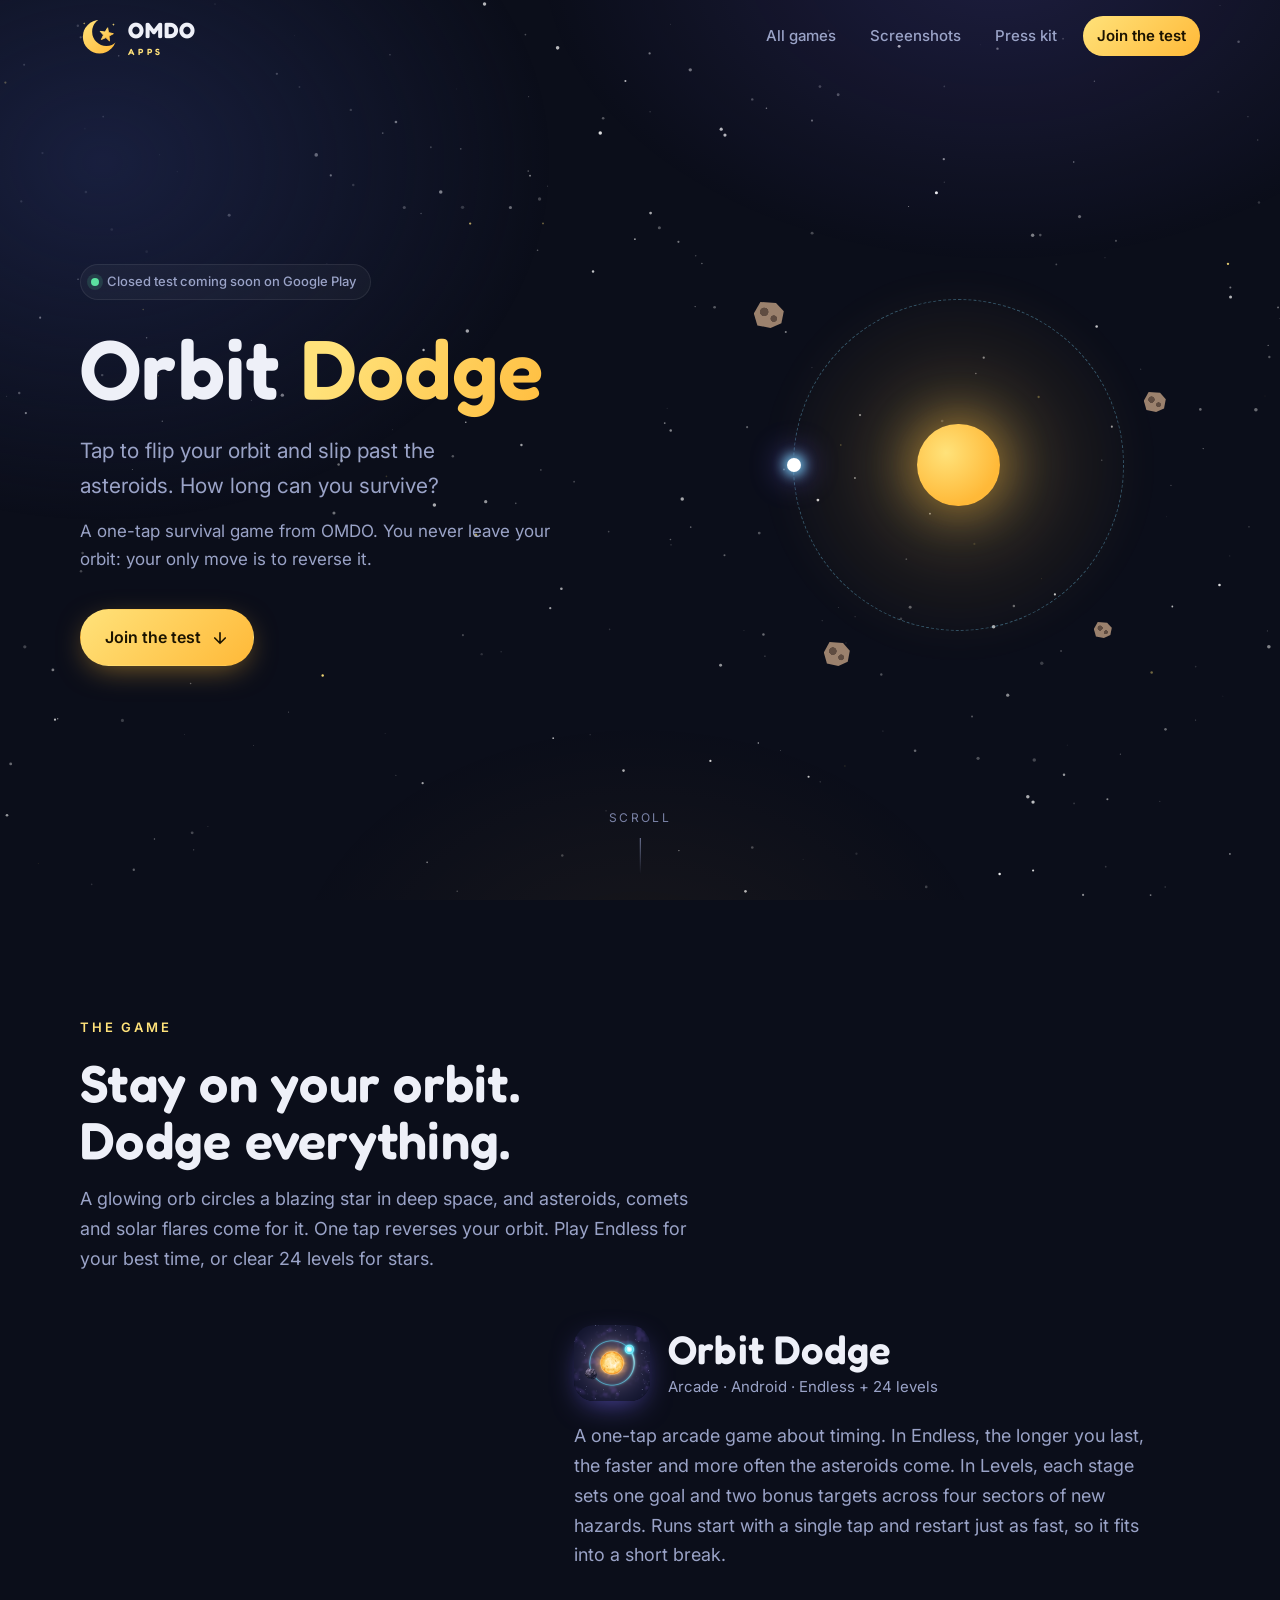
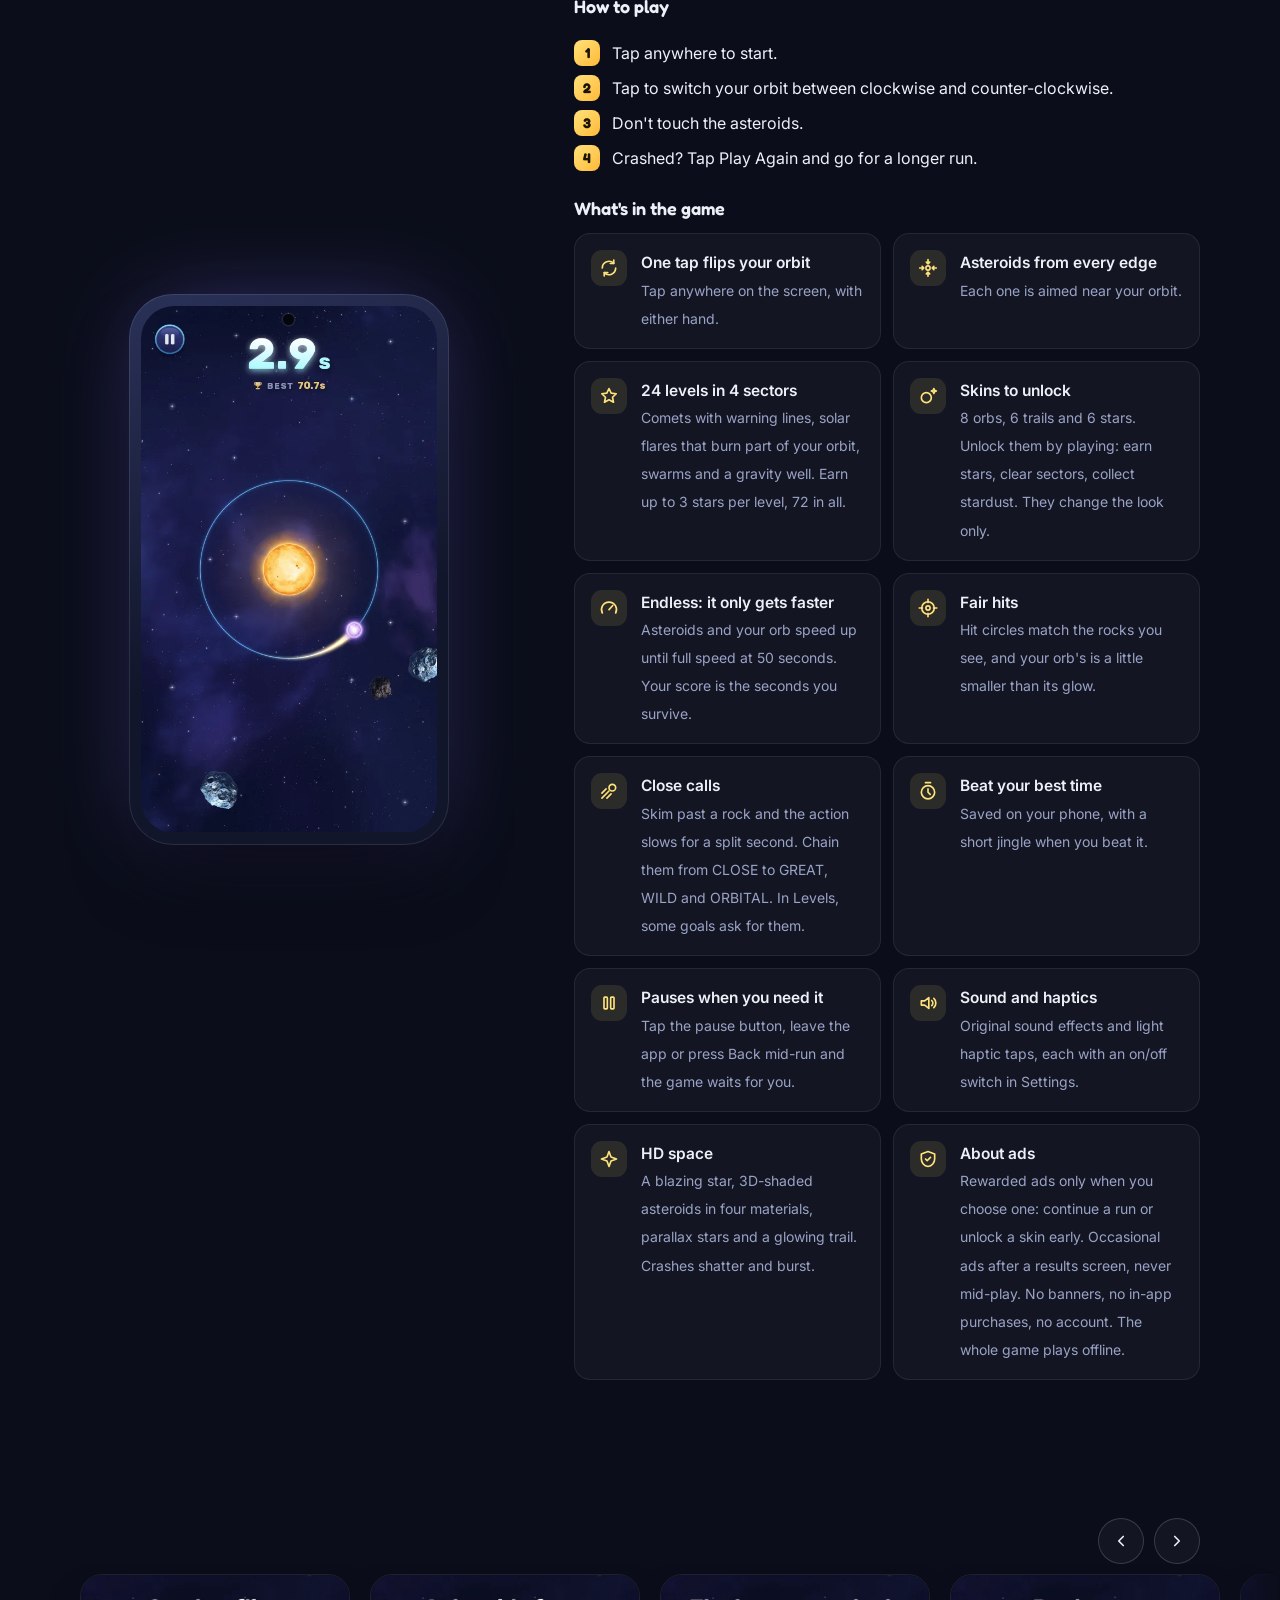
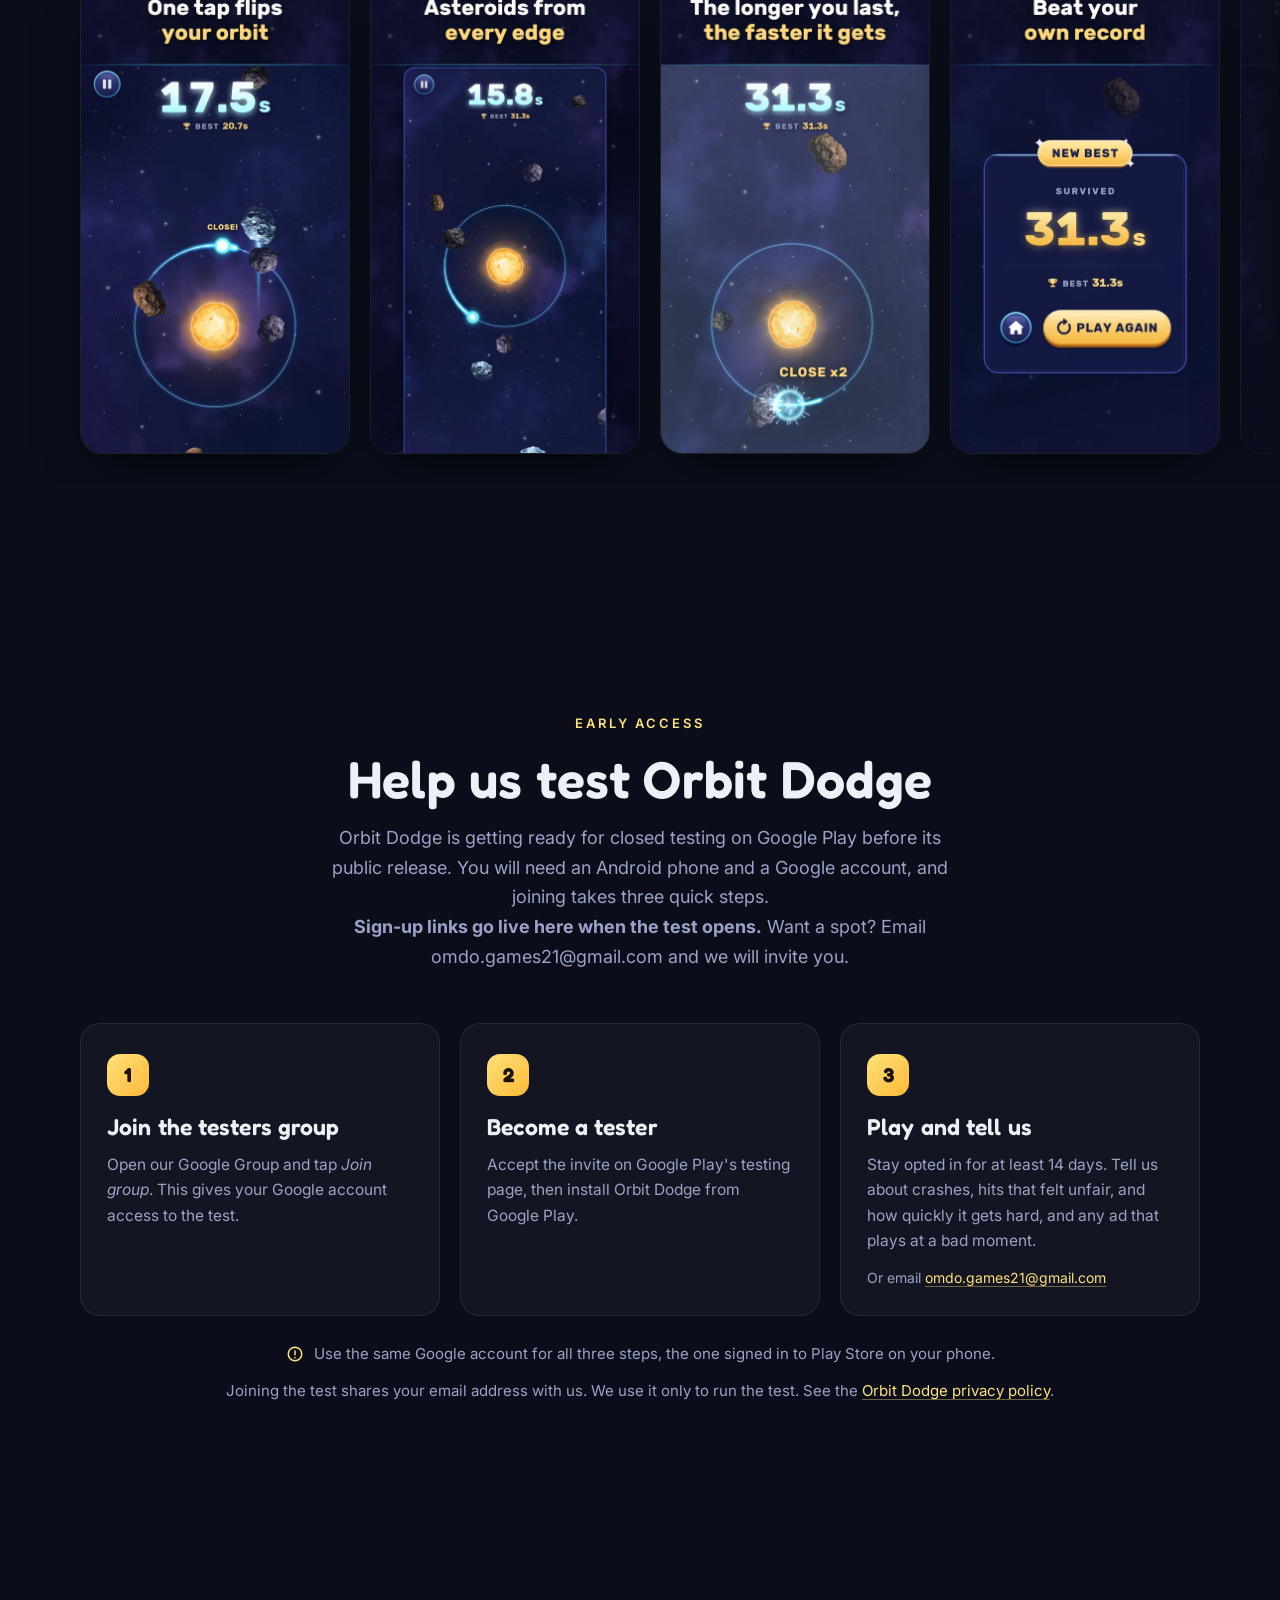
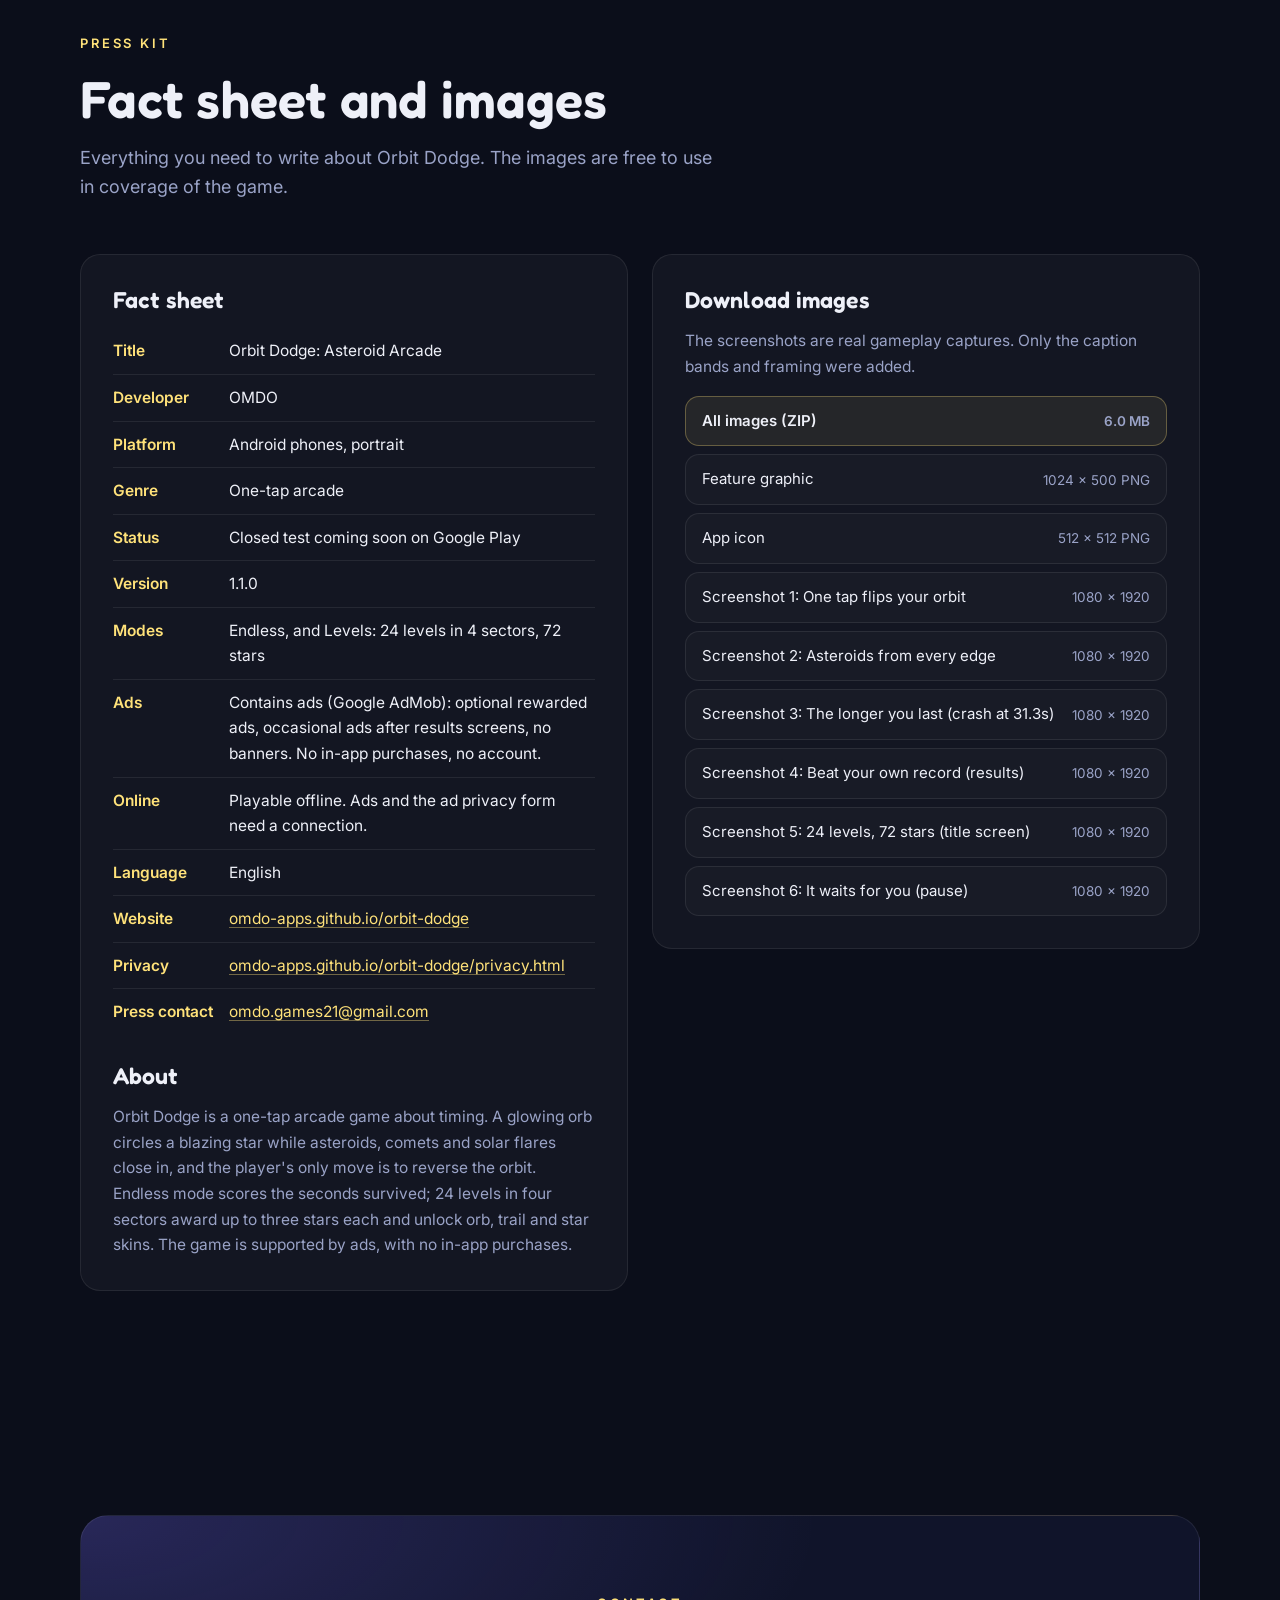
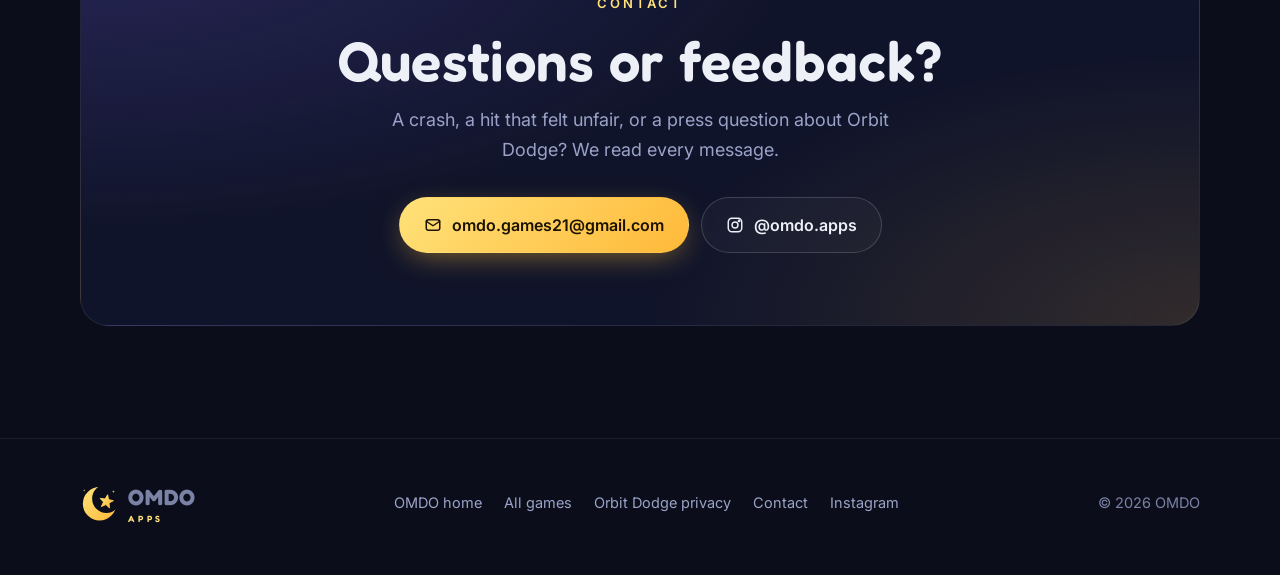
==== commit c6837193: "Home footer: one privacy link per game; Orbit Dodge fact sheet uses its store name Co-Authored-By: C" ====
--- a/orbit-dodge/index.html
+++ b/orbit-dodge/index.html
@@ -247,7 +247,7 @@
           <div class="press-card reveal">
             <h3>Fact sheet</h3>
             <dl class="facts">
-              <dt>Title</dt><dd>Orbit Dodge</dd>
+              <dt>Title</dt><dd>Orbit Dodge: Asteroid Arcade</dd>
               <dt>Developer</dt><dd>OMDO</dd>
               <dt>Platform</dt><dd>Android phones, portrait</dd>
               <dt>Genre</dt><dd>One-tap arcade</dd>
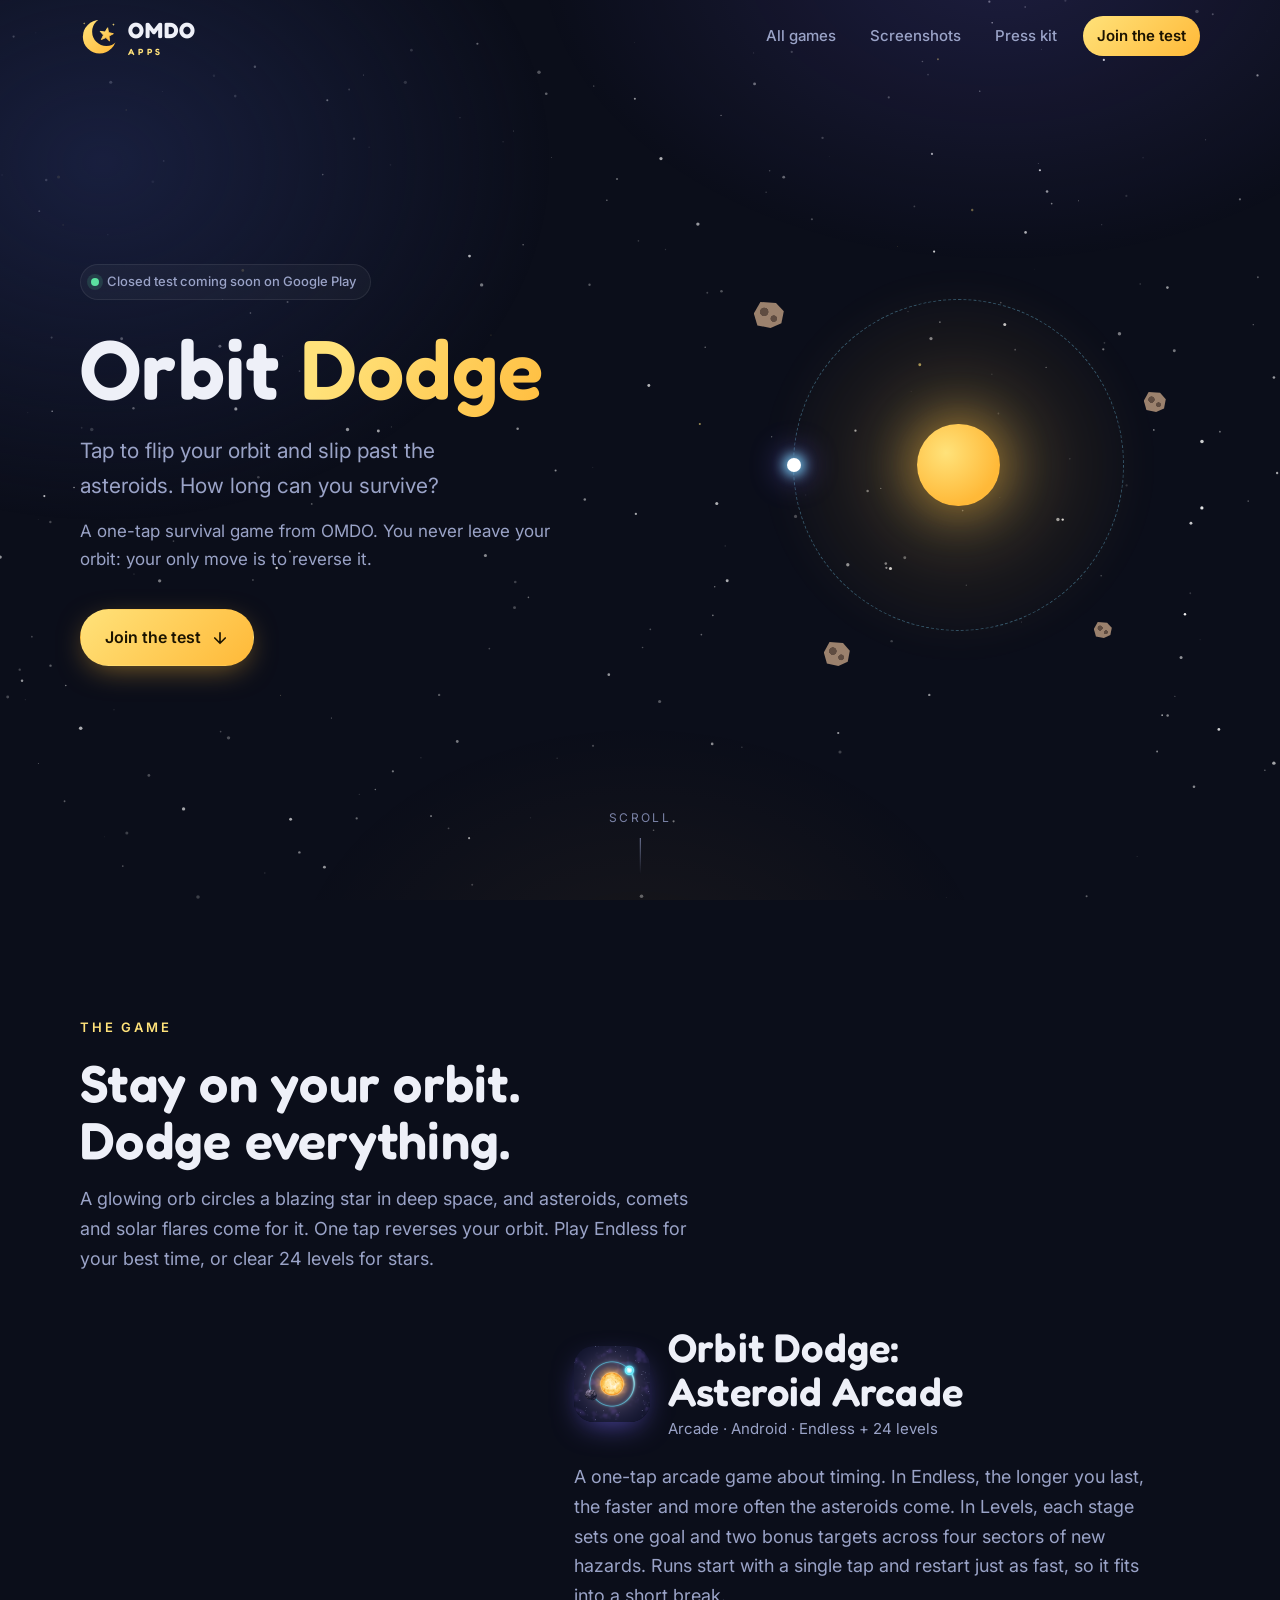
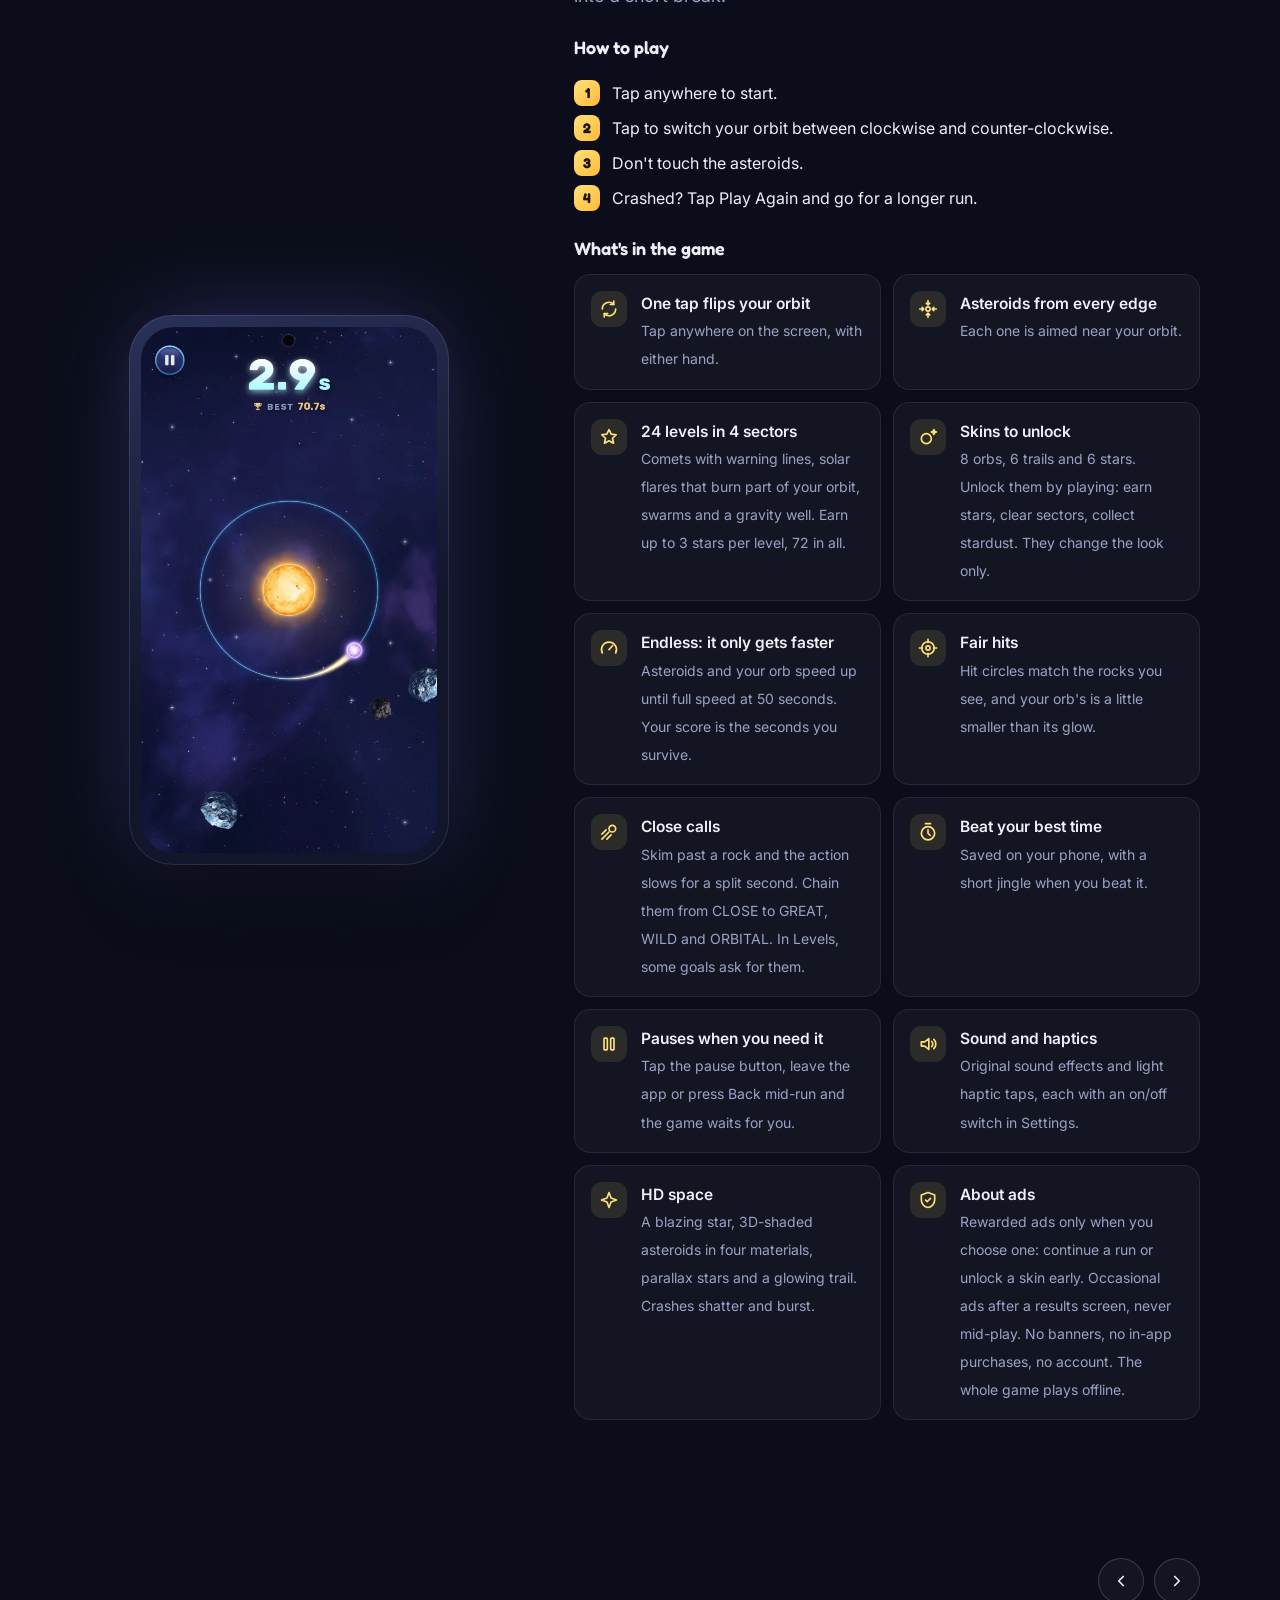
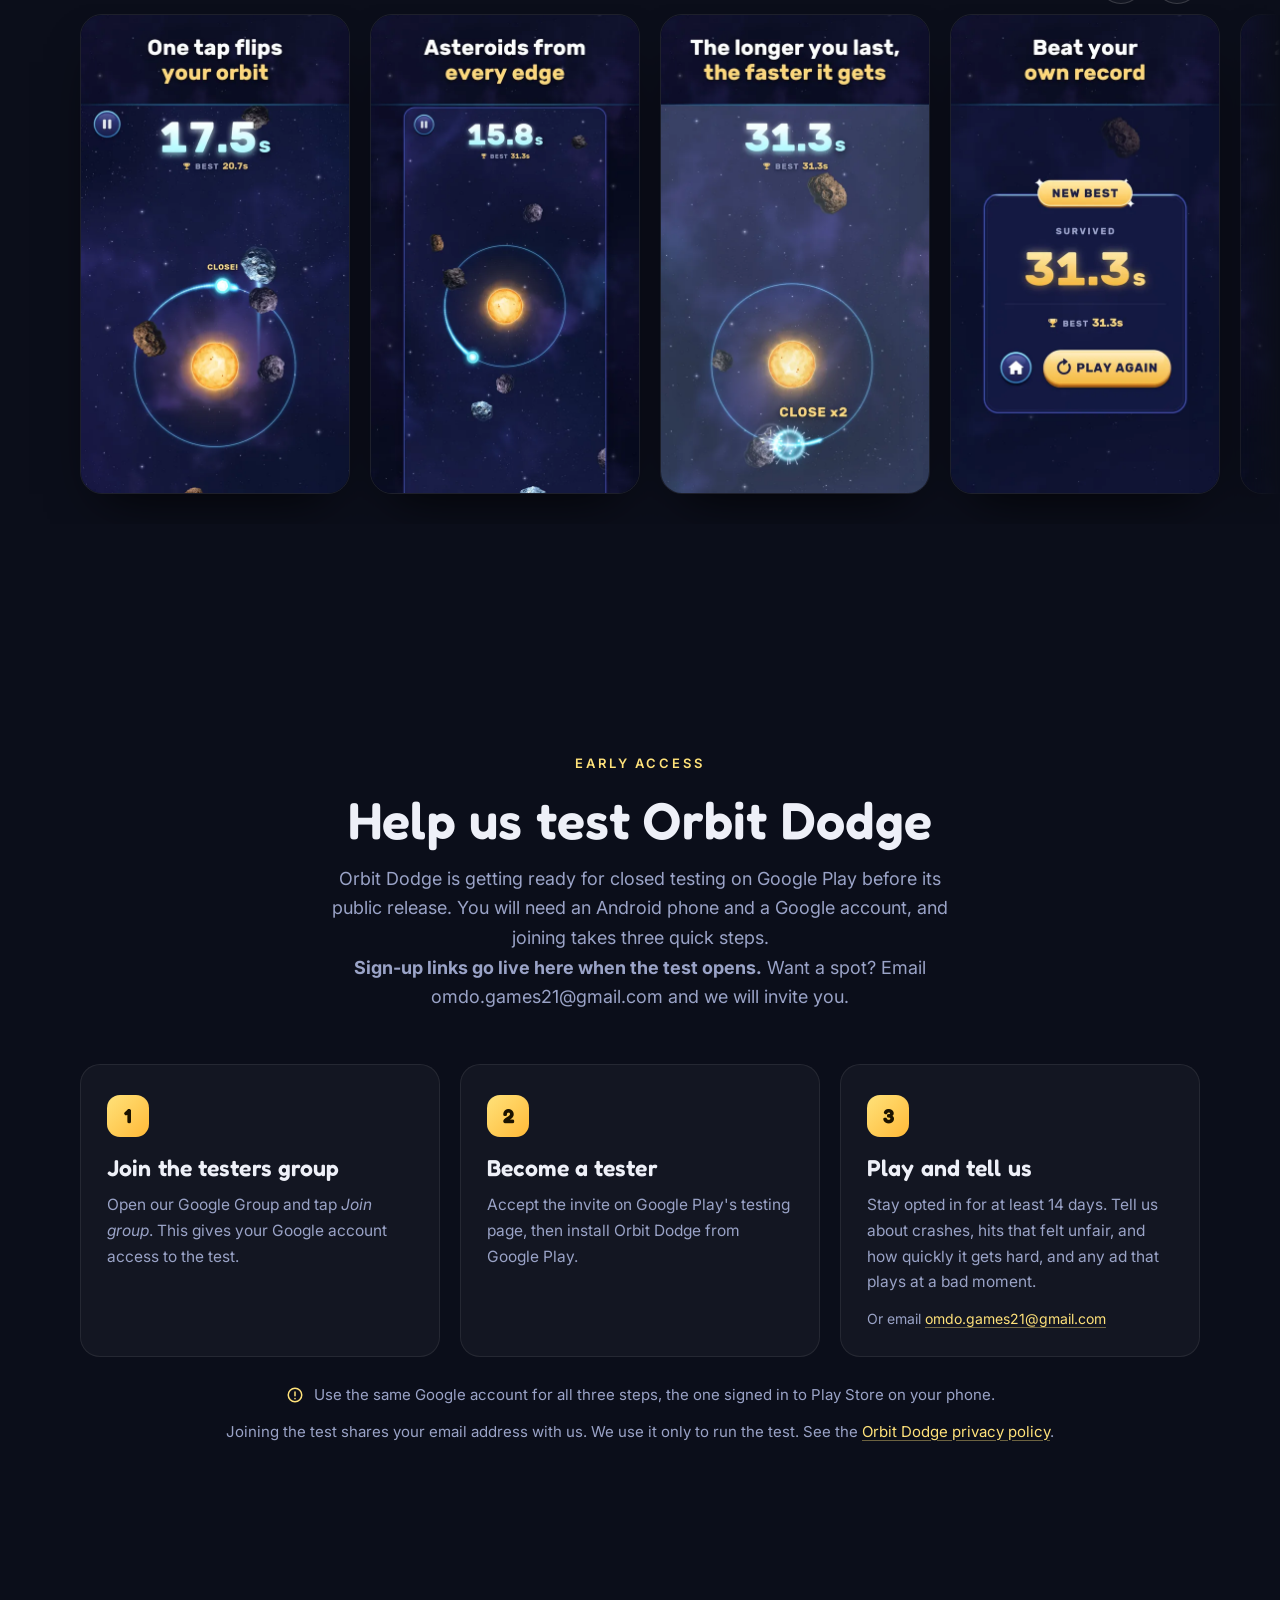
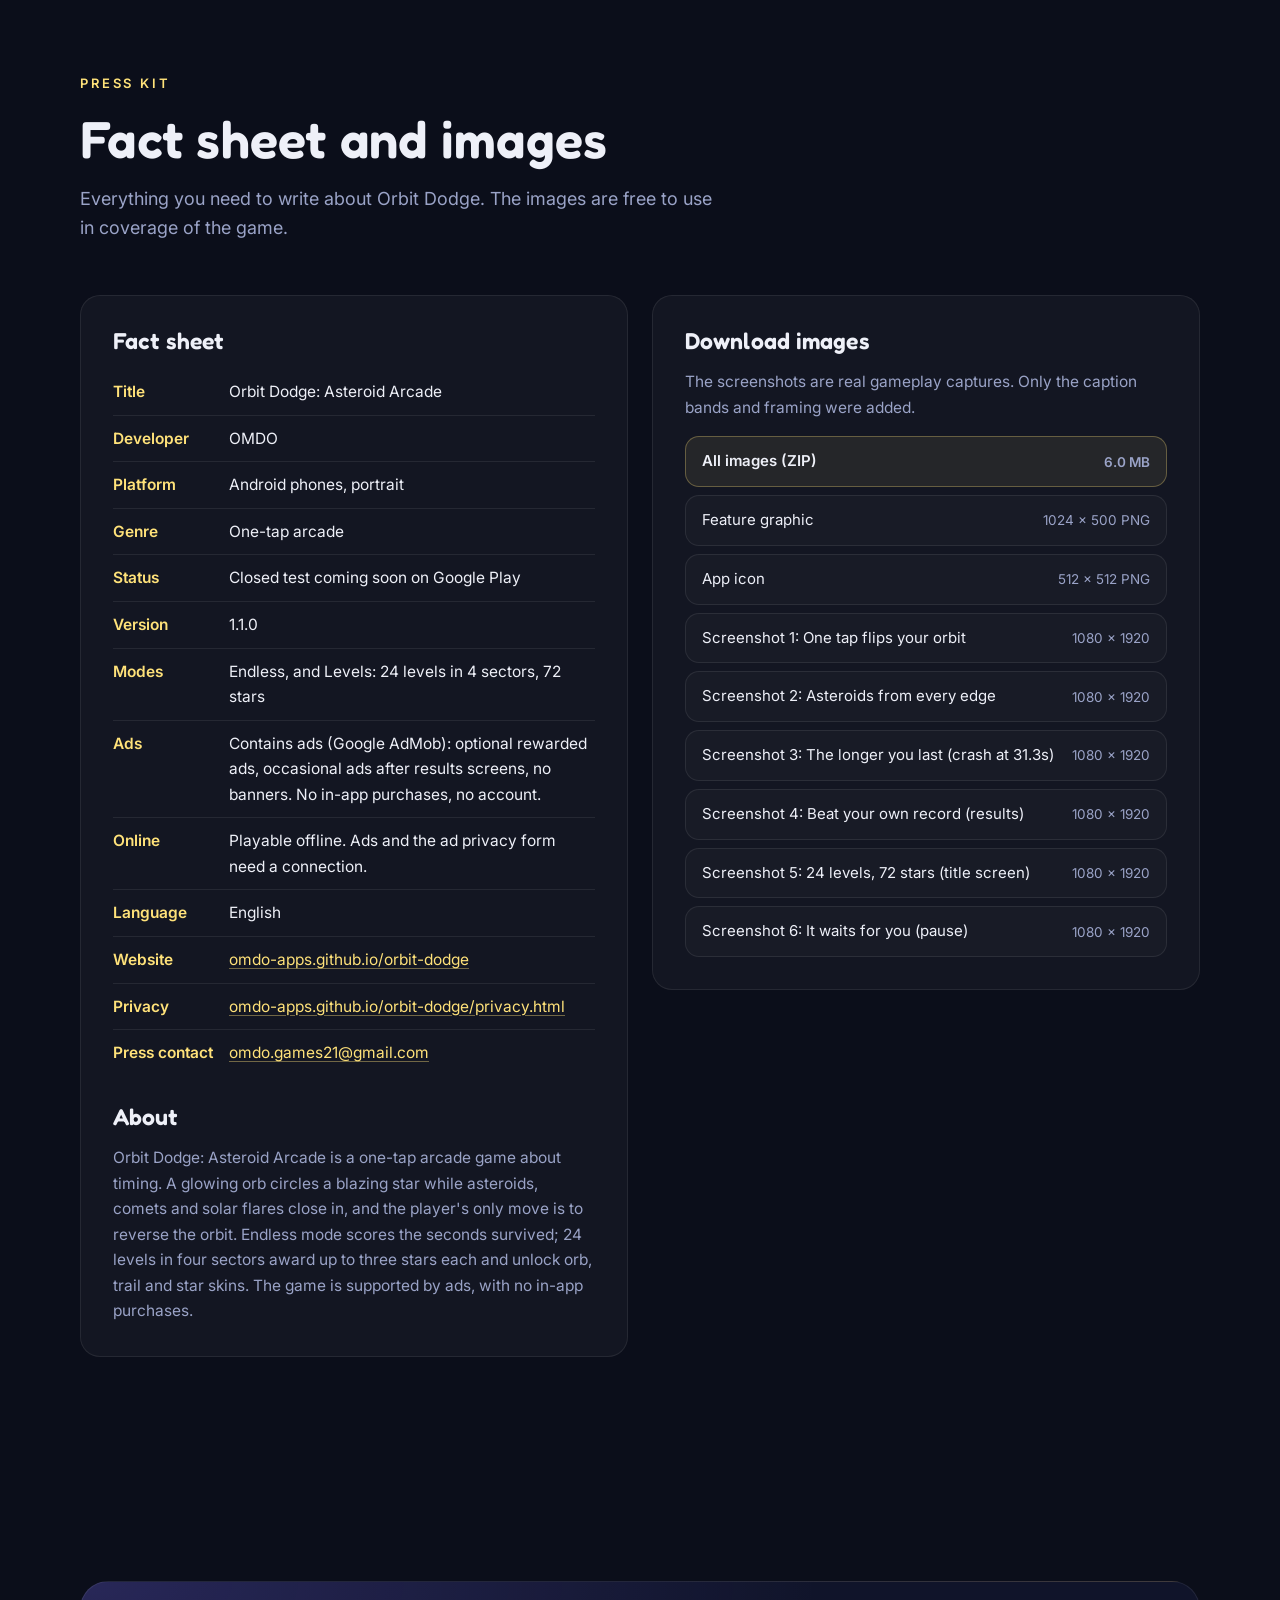
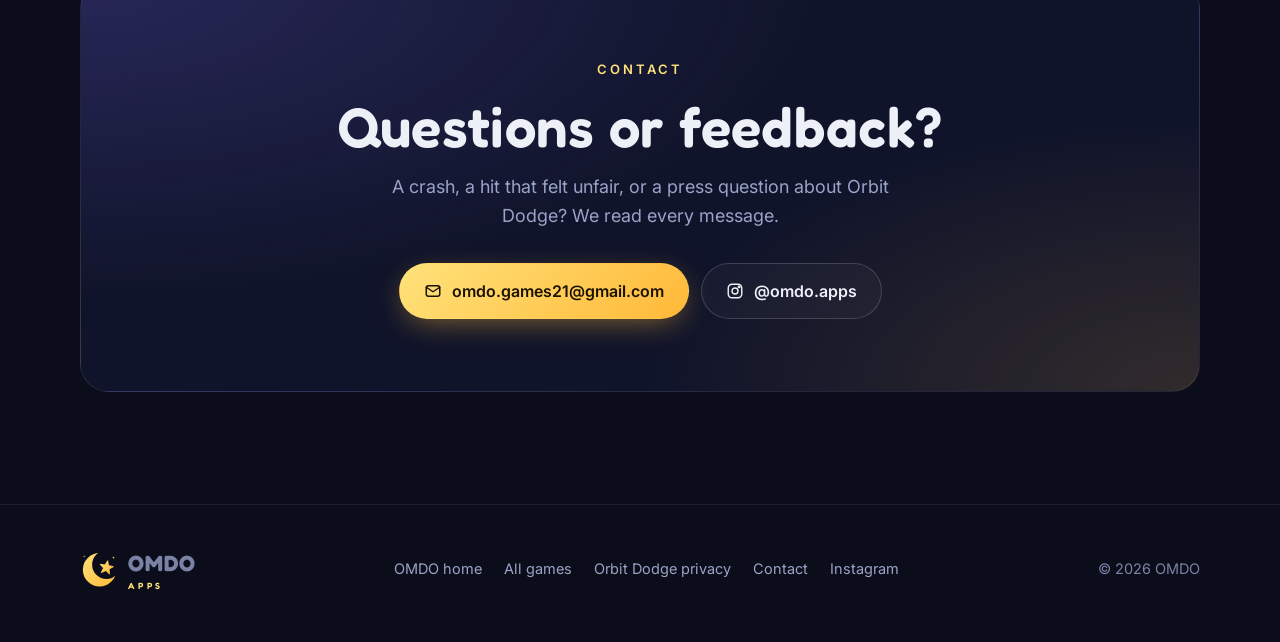
==== commit be52bf78: "Use the full name "Orbit Dodge: Asteroid Arcade" in titles The game's full store name now appears wh" ====
--- a/orbit-dodge/index.html
+++ b/orbit-dodge/index.html
@@ -3,15 +3,15 @@
 <head>
   <meta charset="utf-8">
   <meta name="viewport" content="width=device-width, initial-scale=1, viewport-fit=cover">
-  <title>Orbit Dodge — One-tap asteroid dodging game | OMDO Apps</title>
-  <meta name="description" content="Tap to flip your orbit and slip past the asteroids. Orbit Dodge is a one-tap survival arcade game for Android by OMDO, coming soon to Google Play.">
+  <title>Orbit Dodge: Asteroid Arcade — One-tap asteroid dodging game | OMDO Apps</title>
+  <meta name="description" content="Tap to flip your orbit and slip past the asteroids. Orbit Dodge: Asteroid Arcade is a one-tap survival arcade game for Android by OMDO, coming soon to Google Play.">
   <meta name="theme-color" content="#0b0e1a">
   <link rel="canonical" href="https://omdo-apps.github.io/orbit-dodge/">
   <link rel="icon" type="image/png" href="../assets/favicon.png">
   <link rel="apple-touch-icon" href="../assets/apple-touch-icon.png">
   <meta property="og:type" content="website">
   <meta property="og:site_name" content="OMDO Apps">
-  <meta property="og:title" content="Orbit Dodge — Dodge the asteroids, one tap at a time">
+  <meta property="og:title" content="Orbit Dodge: Asteroid Arcade — Dodge the asteroids, one tap at a time">
   <meta property="og:description" content="Tap to flip your orbit and slip past the asteroids. How long can you survive? A one-tap arcade game for Android by OMDO.">
   <meta property="og:url" content="https://omdo-apps.github.io/orbit-dodge/">
   <meta property="og:image" content="https://omdo-apps.github.io/orbit-dodge/img/og-image.jpg">
@@ -25,7 +25,7 @@
   <link rel="stylesheet" href="../assets/site.css?v=4">
   <link rel="stylesheet" href="orbit-dodge.css?v=2">
   <script type="application/ld+json">
-  {"@context":"https://schema.org","@type":"VideoGame","name":"Orbit Dodge","url":"https://omdo-apps.github.io/orbit-dodge/","image":"https://omdo-apps.github.io/orbit-dodge/img/og-image.jpg","description":"A one-tap arcade game about timing: reverse your orbit to dodge the asteroids and survive as long as you can.","genre":"Arcade","gamePlatform":"Android","publisher":{"@type":"Organization","name":"OMDO Apps","url":"https://omdo-apps.github.io/","email":"omdo.games21@gmail.com"}}
+  {"@context":"https://schema.org","@type":"VideoGame","name":"Orbit Dodge: Asteroid Arcade","url":"https://omdo-apps.github.io/orbit-dodge/","image":"https://omdo-apps.github.io/orbit-dodge/img/og-image.jpg","description":"A one-tap arcade game about timing: reverse your orbit to dodge the asteroids and survive as long as you can.","genre":"Arcade","gamePlatform":"Android","publisher":{"@type":"Organization","name":"OMDO Apps","url":"https://omdo-apps.github.io/","email":"omdo.games21@gmail.com"}}
   </script>
 </head>
 <body>
@@ -111,7 +111,7 @@
             <div class="app-title">
               <img src="img/icon.png" alt="Orbit Dodge app icon" width="76" height="76">
               <div>
-                <h3>Orbit Dodge</h3>
+                <h3>Orbit Dodge: Asteroid Arcade</h3>
                 <div class="meta">Arcade · Android · Endless + 24 levels</div>
               </div>
             </div>
@@ -262,7 +262,7 @@
               <dt>Press contact</dt><dd><a href="mailto:omdo.games21@gmail.com">omdo.games21@gmail.com</a></dd>
             </dl>
             <h3 class="more">About</h3>
-            <p>Orbit Dodge is a one-tap arcade game about timing. A glowing orb circles a blazing star while asteroids, comets and solar flares close in, and the player's only move is to reverse the orbit. Endless mode scores the seconds survived; 24 levels in four sectors award up to three stars each and unlock orb, trail and star skins. The game is supported by ads, with no in-app purchases.</p>
+            <p>Orbit Dodge: Asteroid Arcade is a one-tap arcade game about timing. A glowing orb circles a blazing star while asteroids, comets and solar flares close in, and the player's only move is to reverse the orbit. Endless mode scores the seconds survived; 24 levels in four sectors award up to three stars each and unlock orb, trail and star skins. The game is supported by ads, with no in-app purchases.</p>
           </div>
           <div class="press-card reveal" style="--d:.08s">
             <h3>Download images</h3>
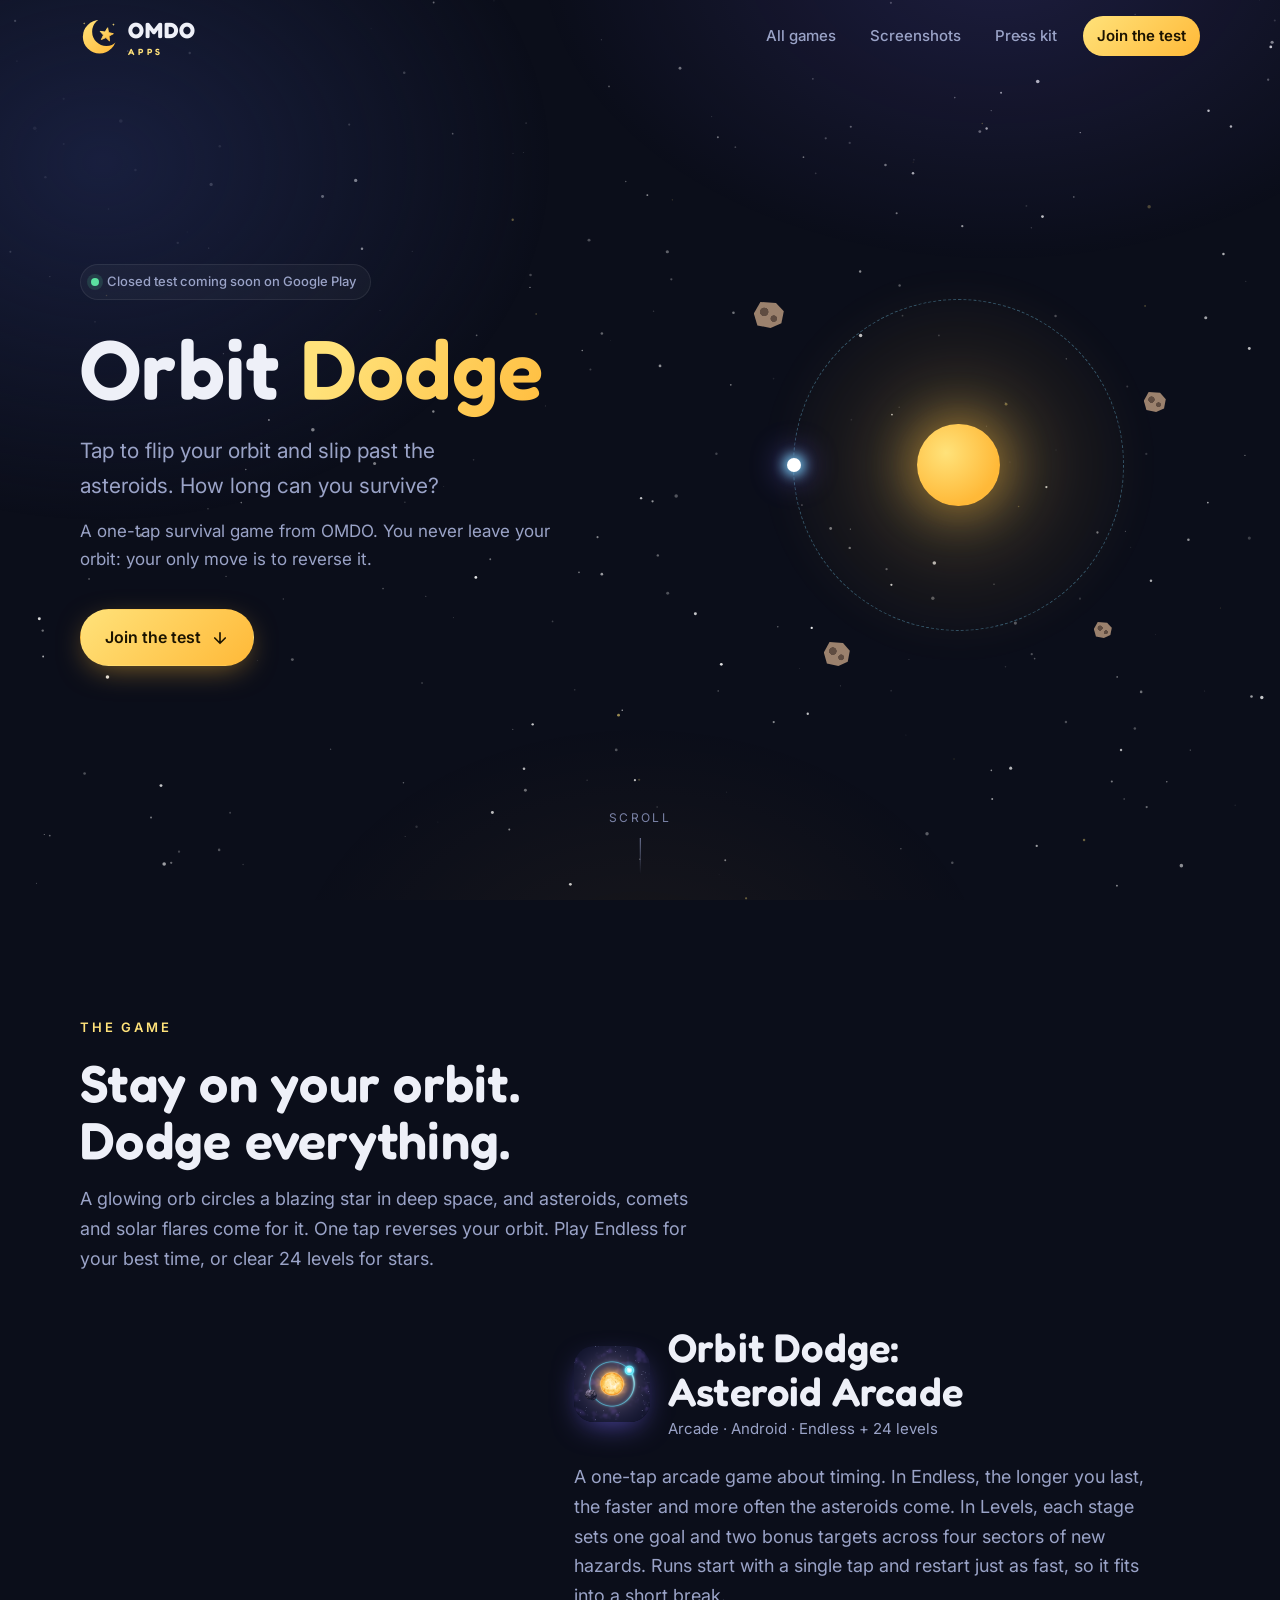
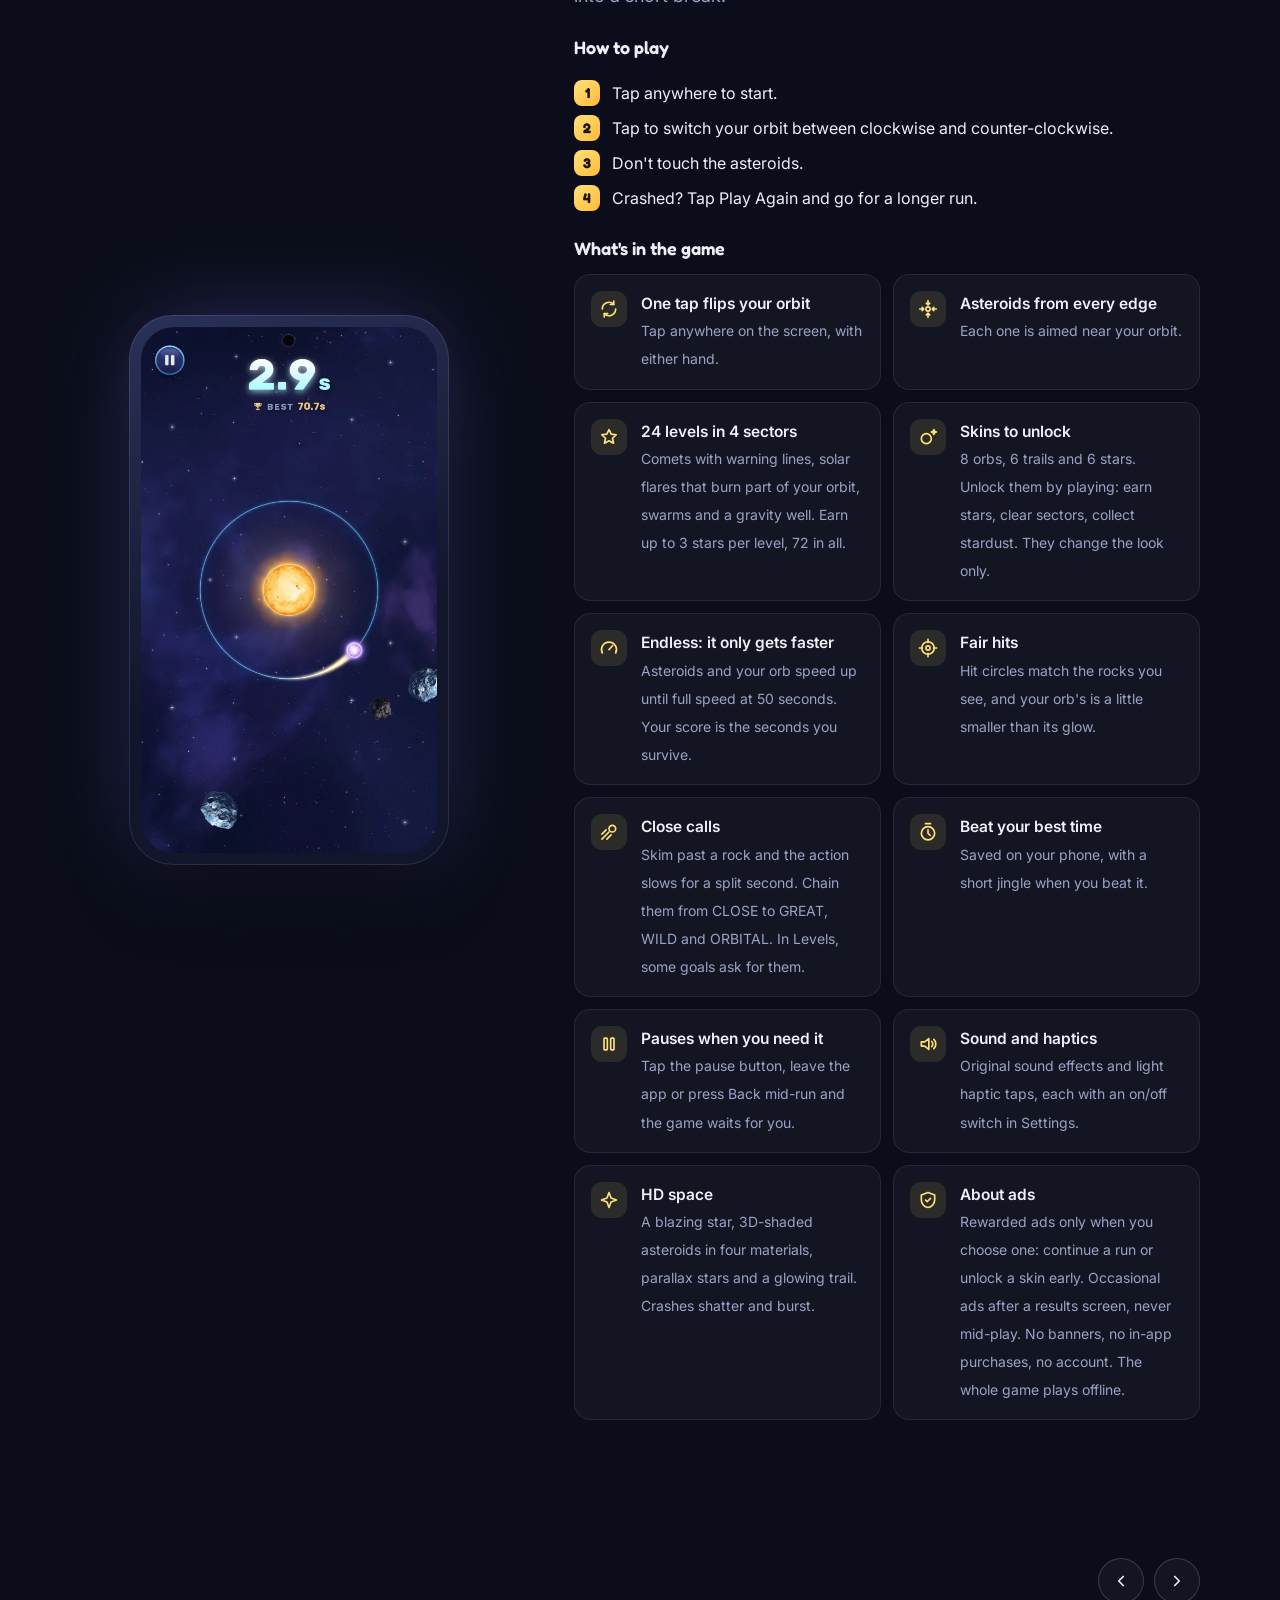
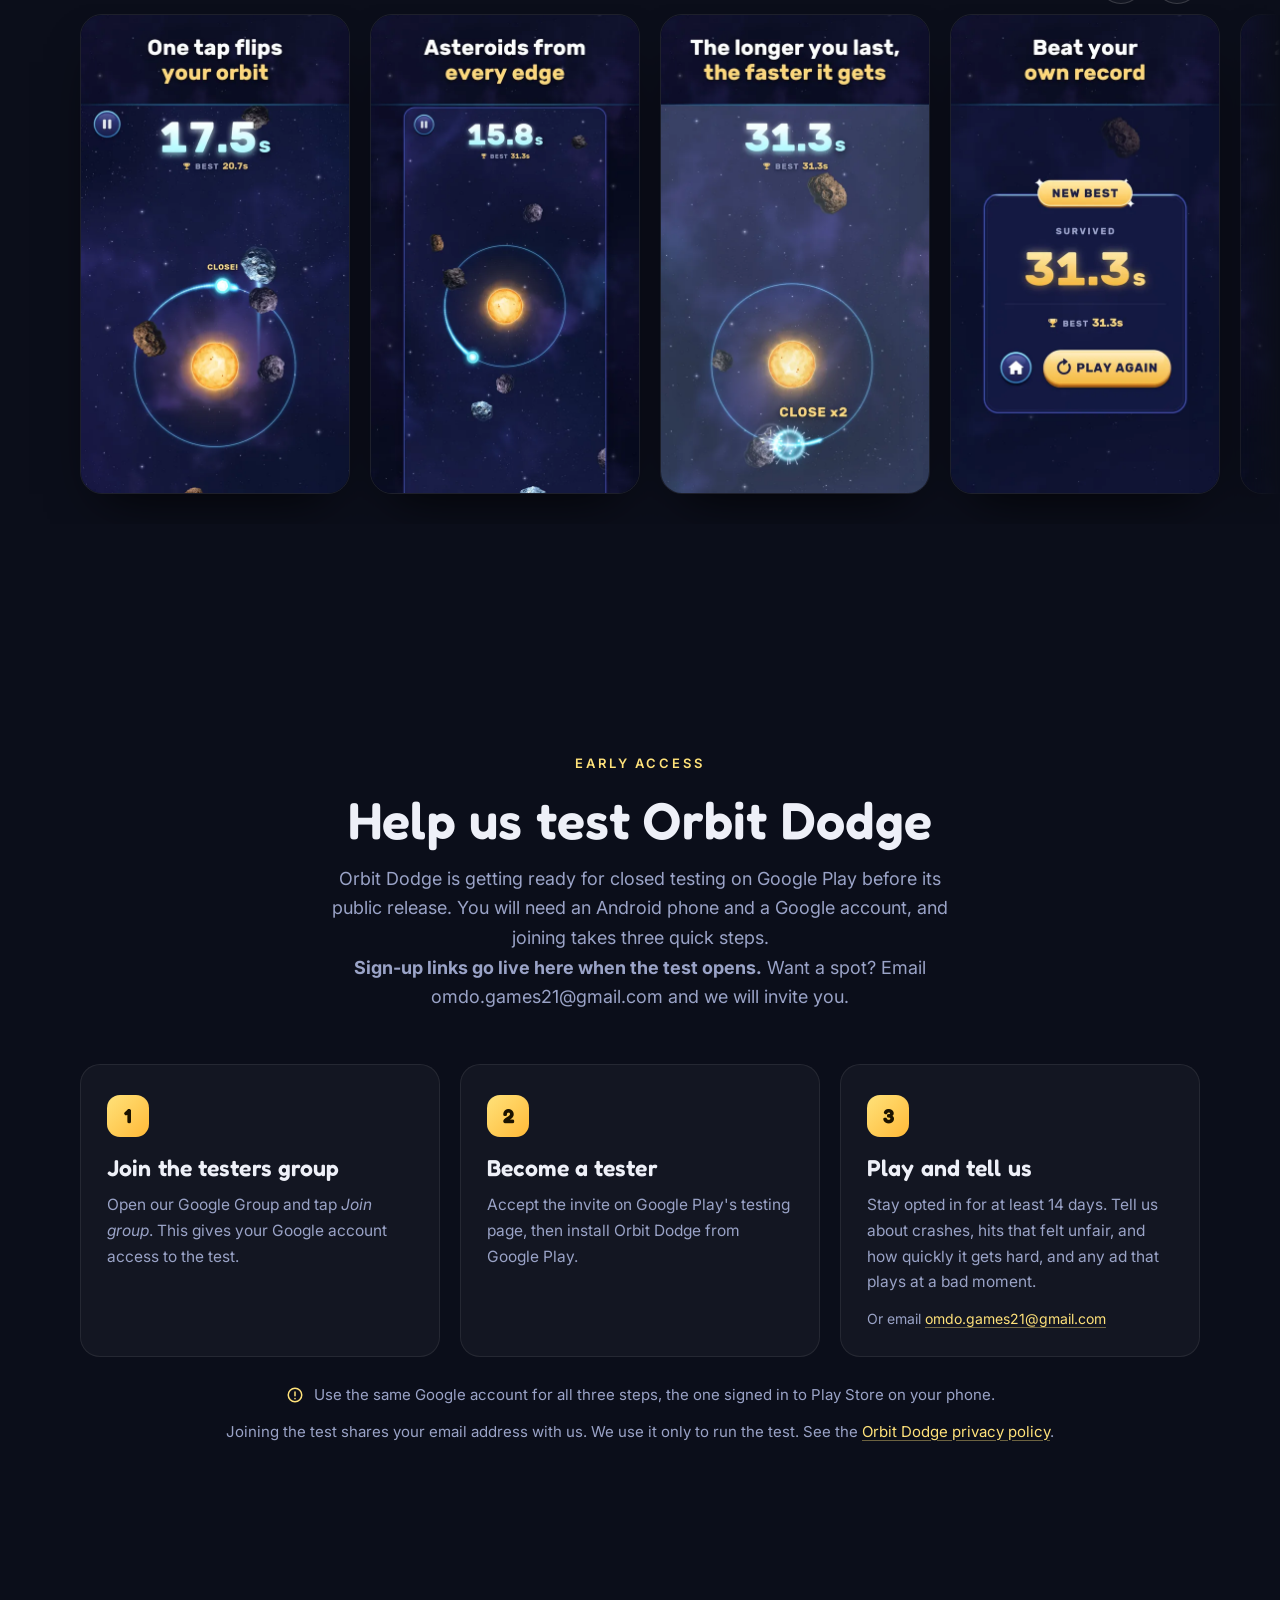
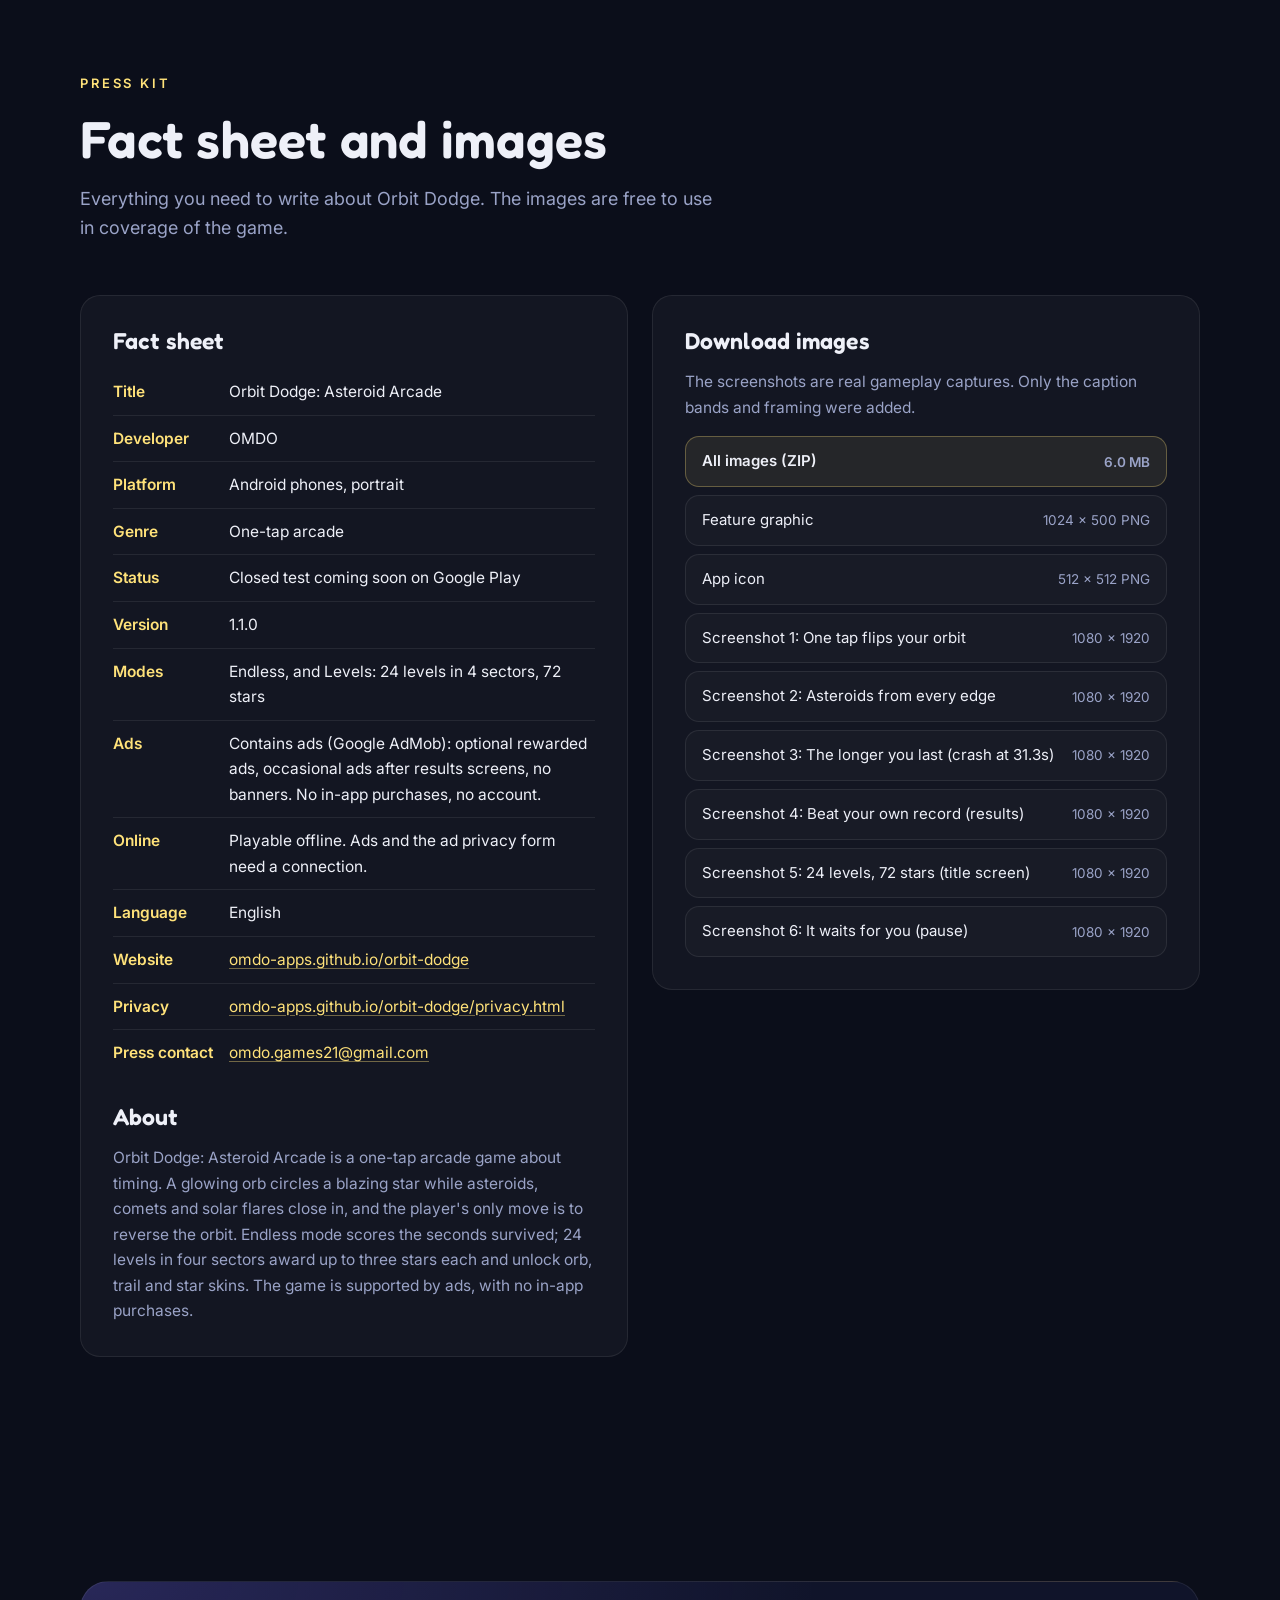
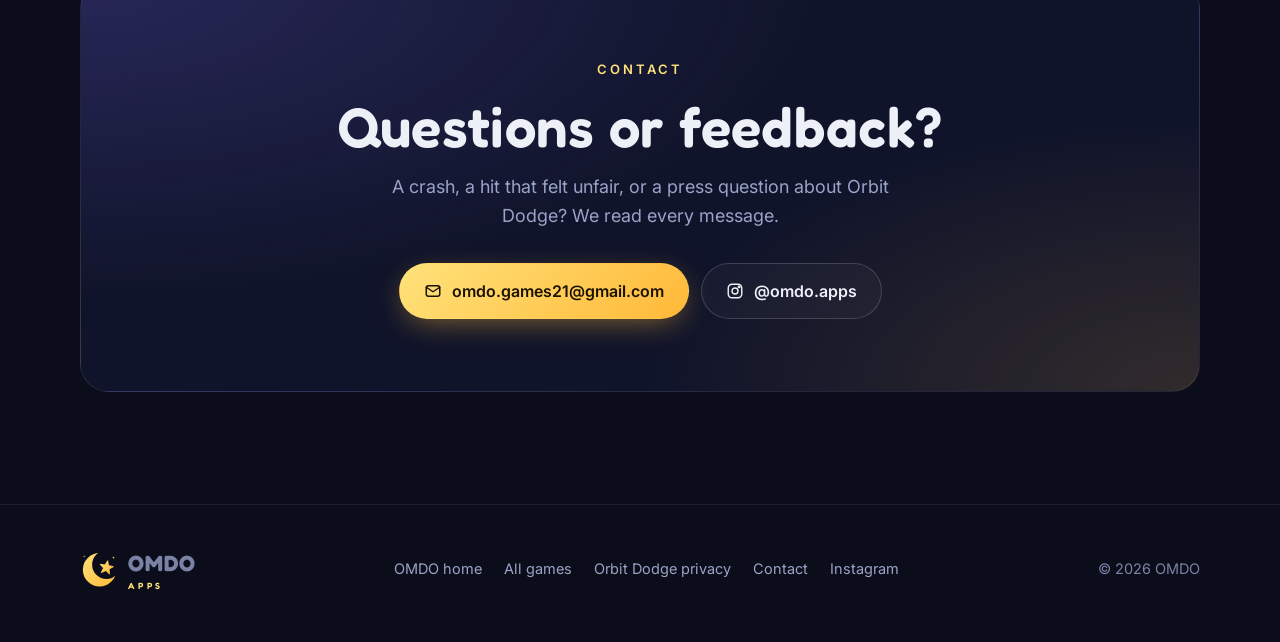
==== commit 5fa0f58d: "Fix gameplay videos freezing when a visitor lands on them Opening /#orbit-dodge, pressing End or rel" ====
--- a/orbit-dodge/index.html
+++ b/orbit-dodge/index.html
@@ -322,6 +322,6 @@
     </div>
   </footer>
 
-  <script src="../assets/site.js?v=6" defer></script>
+  <script src="../assets/site.js?v=7" defer></script>
 </body>
 </html>
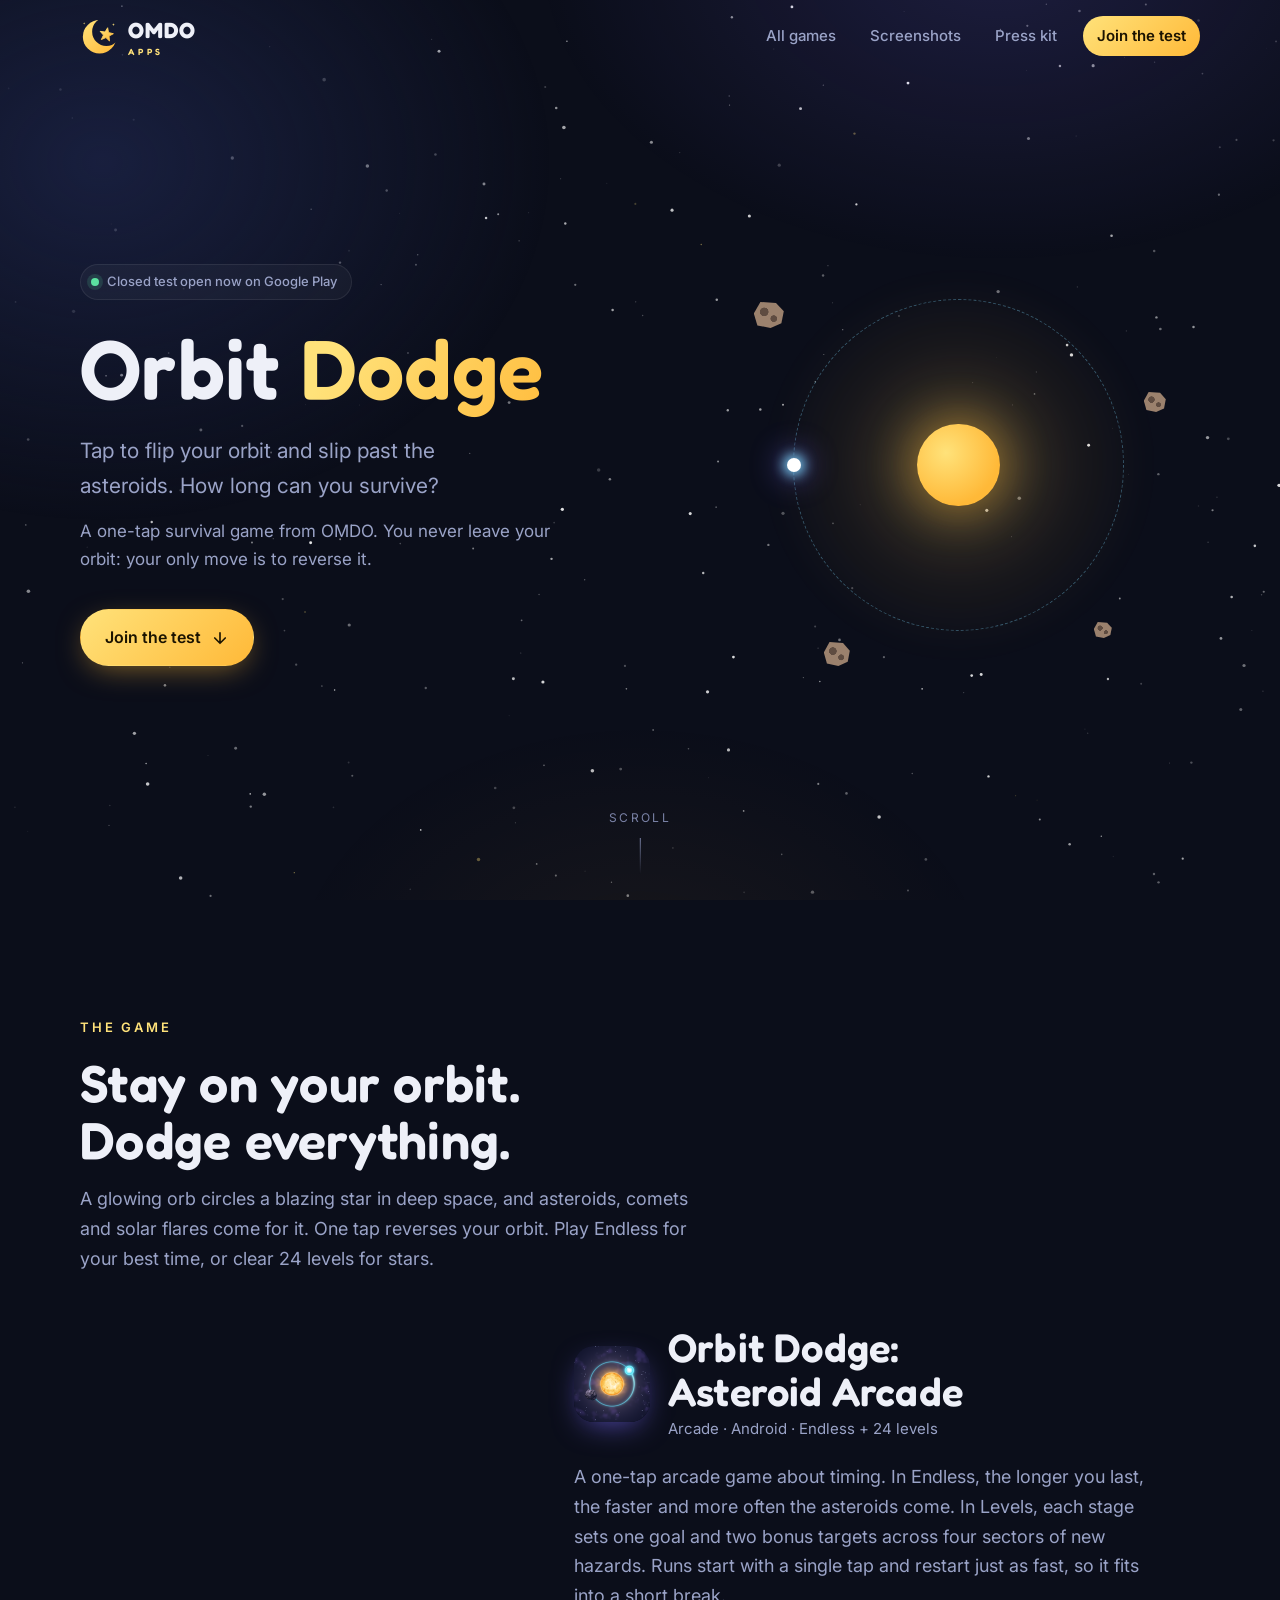
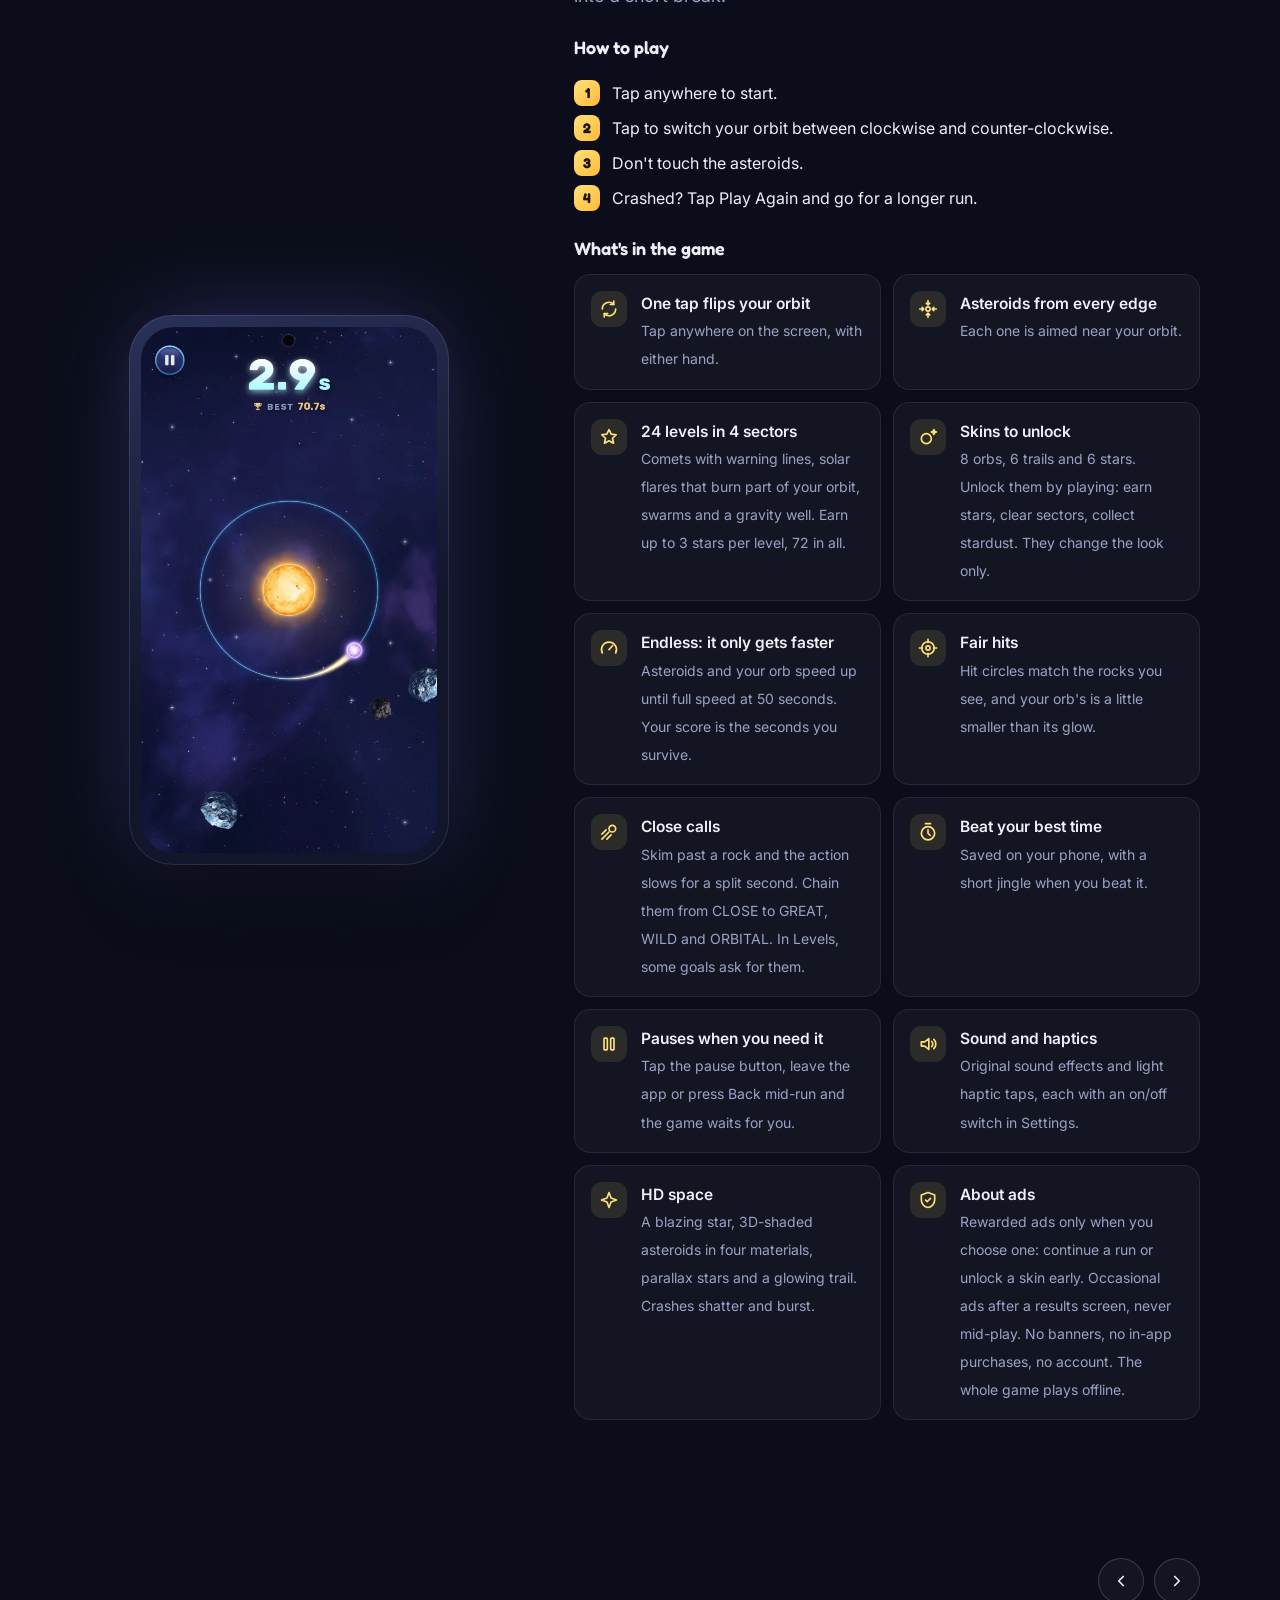
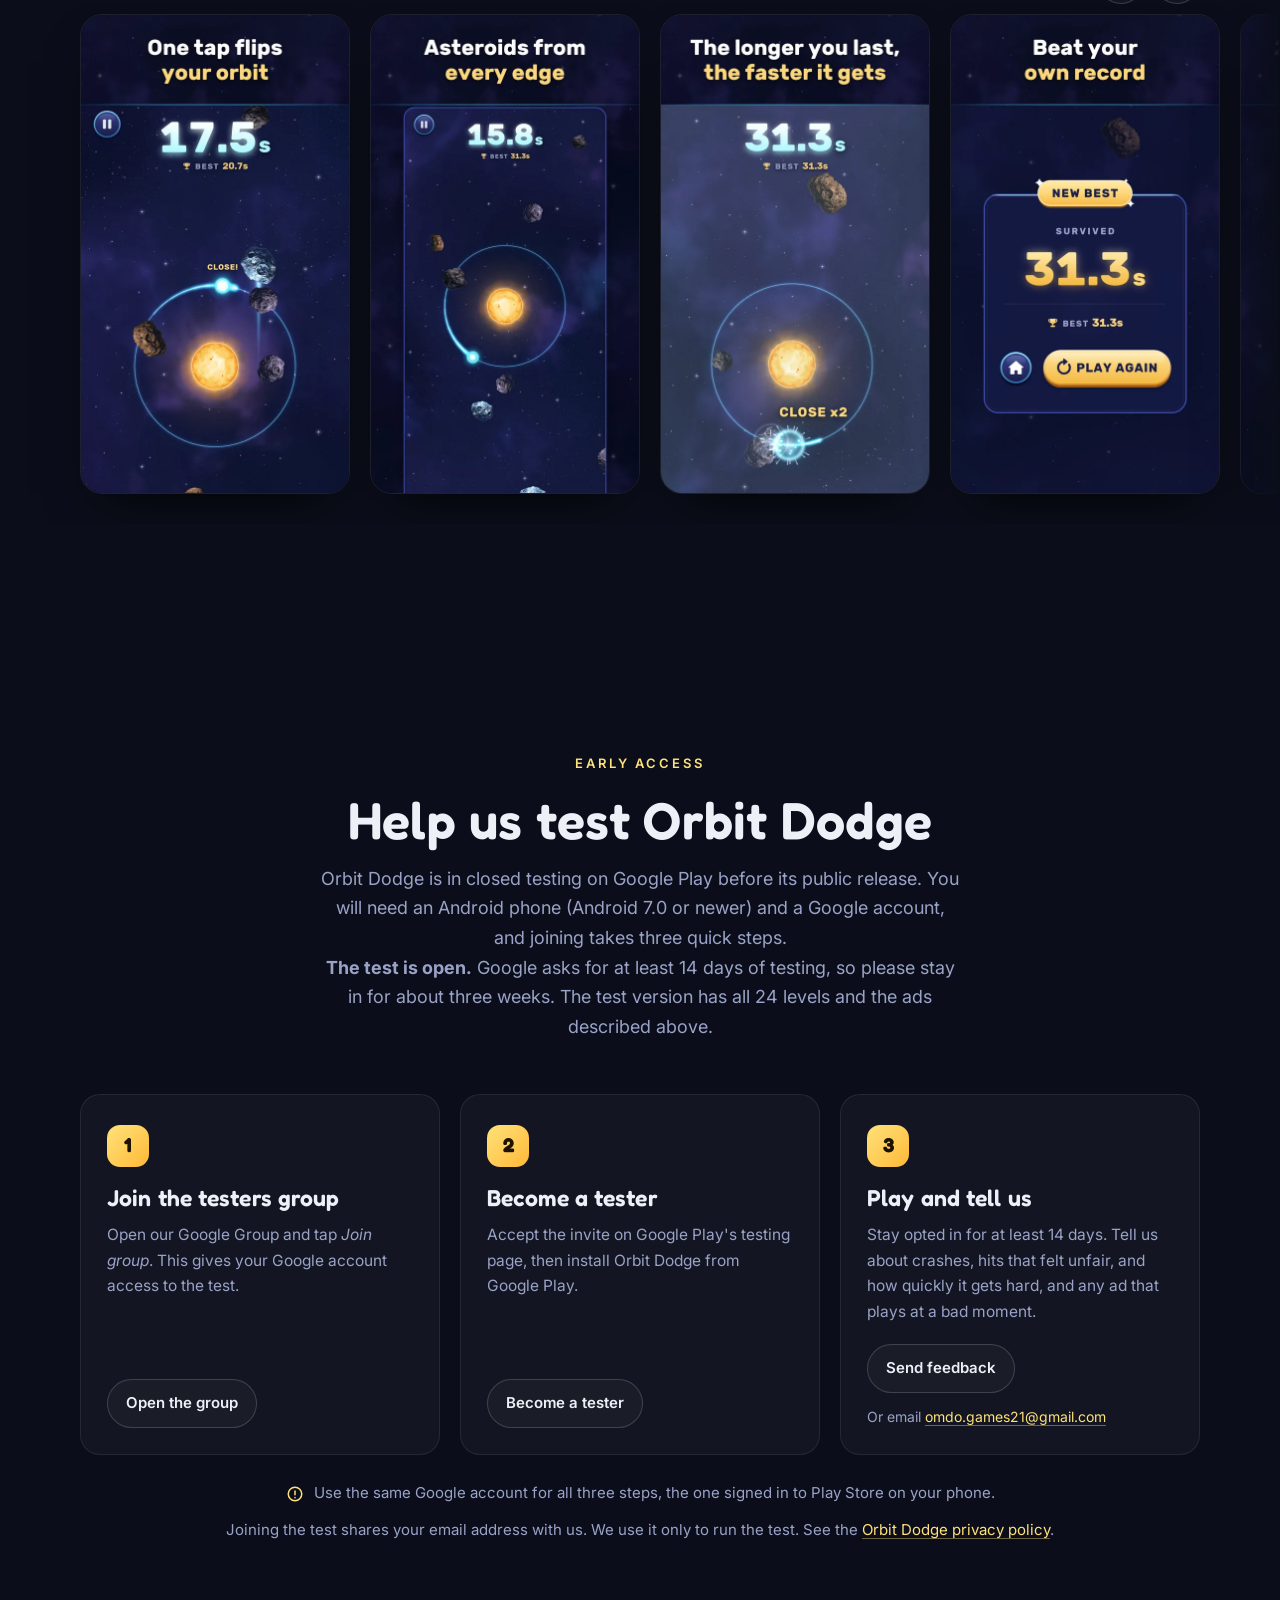
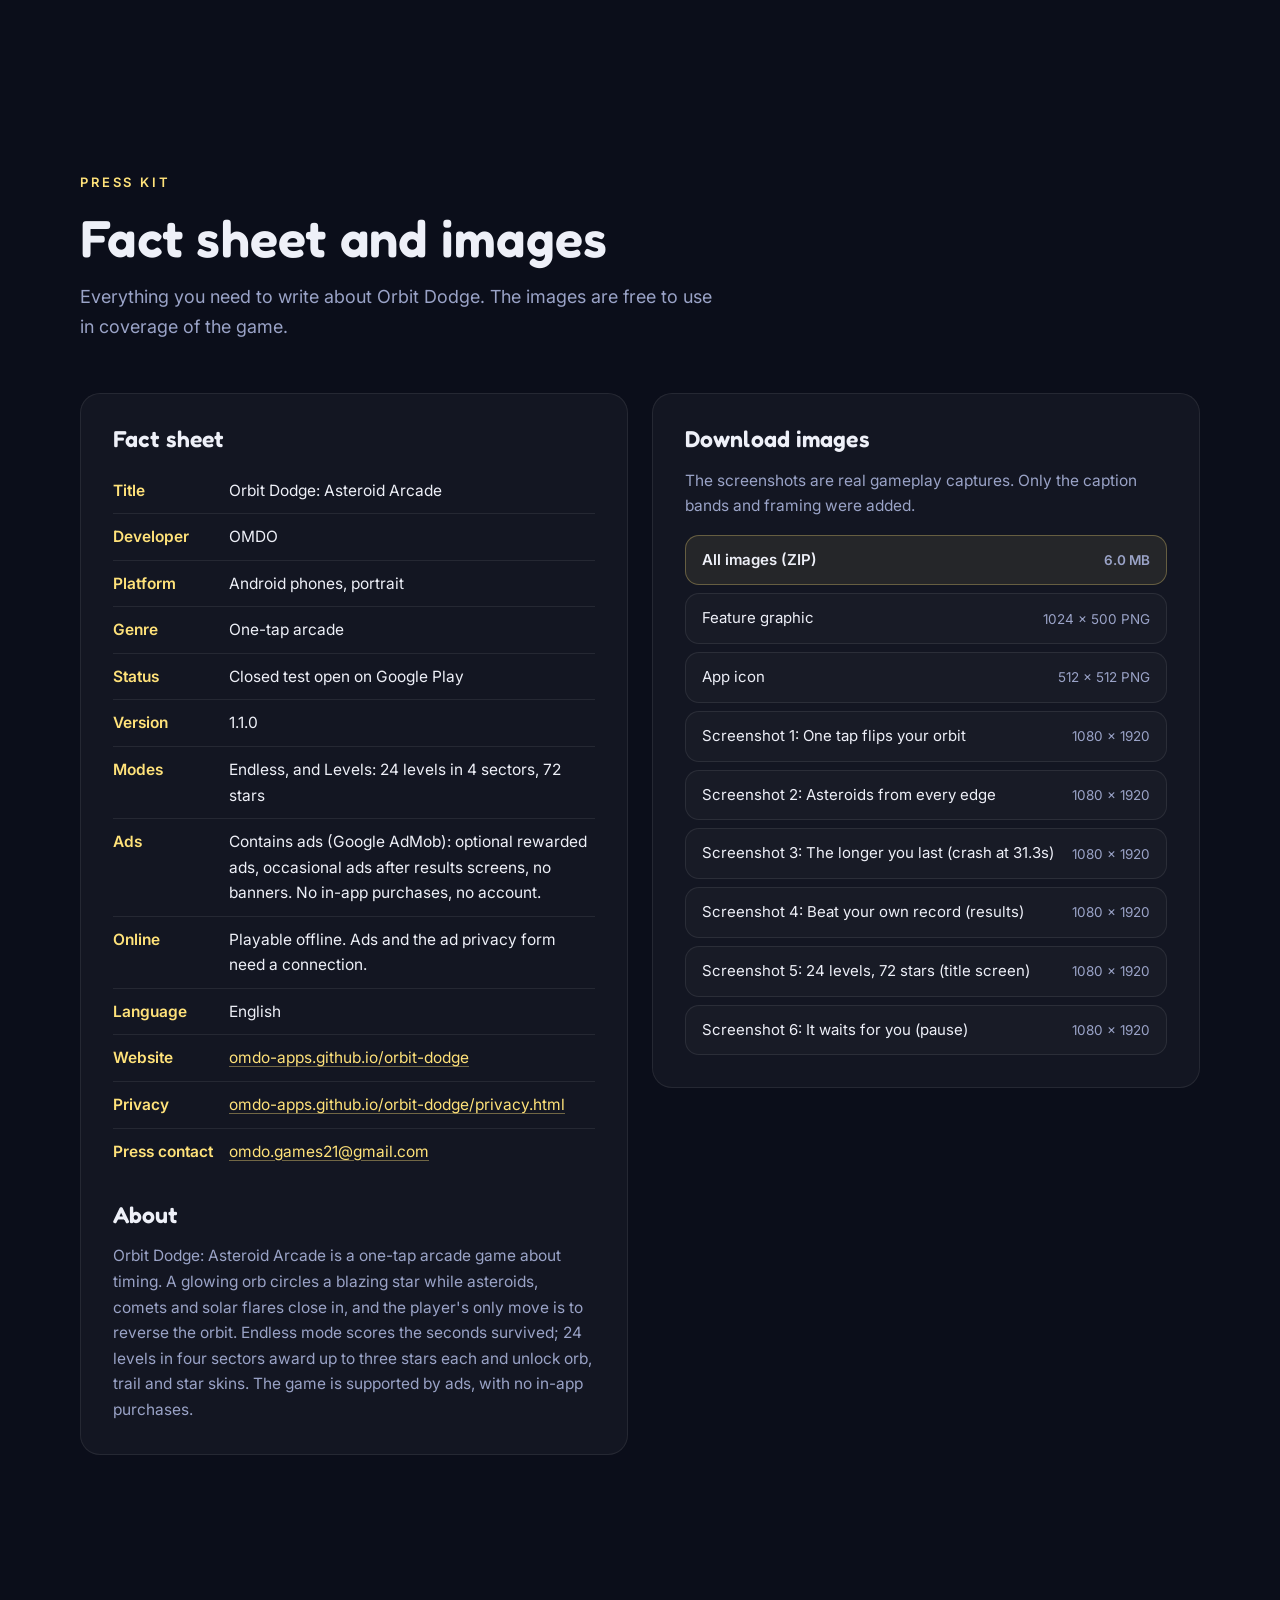
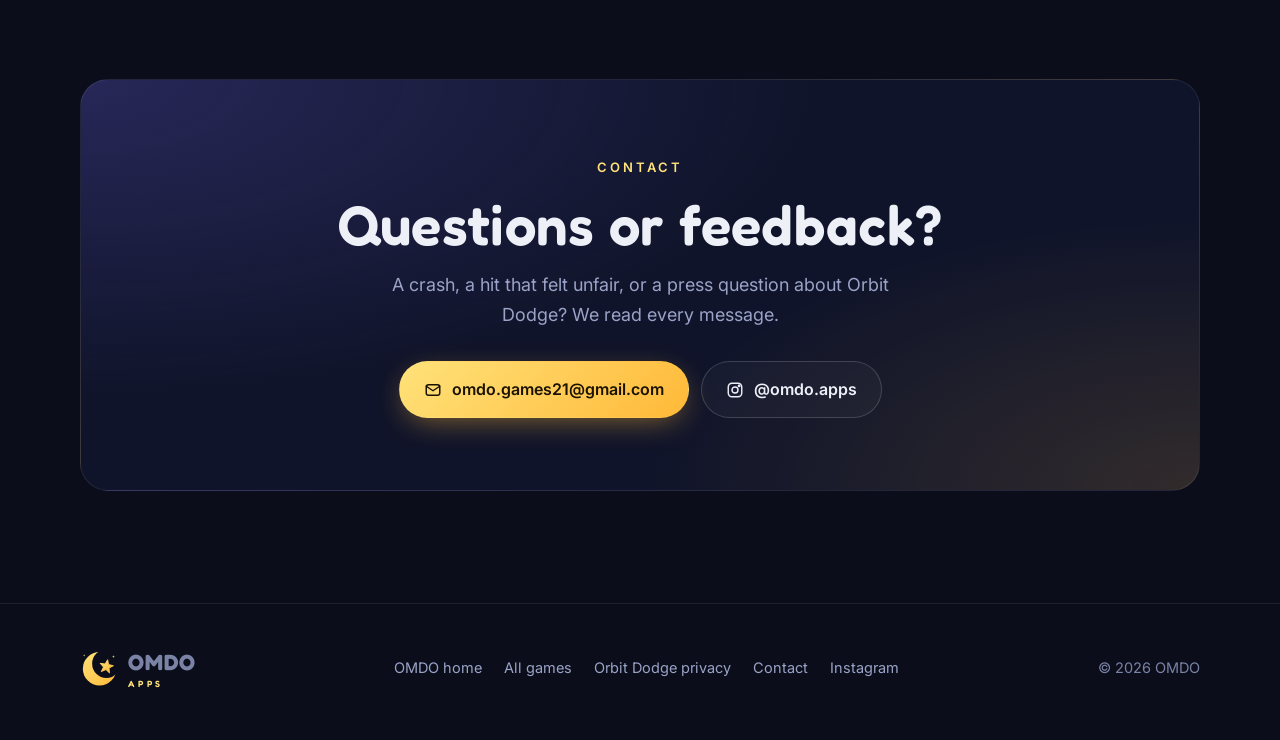
==== commit 1891fe86: "Orbit Dodge closed test is open: join links, status and home page wording Co-Authored-By: Claude Opu" ====
--- a/orbit-dodge/index.html
+++ b/orbit-dodge/index.html
@@ -4,7 +4,7 @@
   <meta charset="utf-8">
   <meta name="viewport" content="width=device-width, initial-scale=1, viewport-fit=cover">
   <title>Orbit Dodge: Asteroid Arcade — One-tap asteroid dodging game | OMDO Apps</title>
-  <meta name="description" content="Tap to flip your orbit and slip past the asteroids. Orbit Dodge: Asteroid Arcade is a one-tap survival arcade game for Android by OMDO, coming soon to Google Play.">
+  <meta name="description" content="Tap to flip your orbit and slip past the asteroids. Orbit Dodge: Asteroid Arcade is a one-tap survival arcade game for Android by OMDO, now in closed testing on Google Play.">
   <meta name="theme-color" content="#0b0e1a">
   <link rel="canonical" href="https://omdo-apps.github.io/orbit-dodge/">
   <link rel="icon" type="image/png" href="../assets/favicon.png">
@@ -69,7 +69,7 @@
     <section class="hero" id="top">
       <div class="wrap hero-grid">
         <div>
-          <span class="eyebrow reveal"><span class="dot"></span>Closed test coming soon on Google Play</span>
+          <span class="eyebrow reveal"><span class="dot"></span>Closed test open now on Google Play</span>
           <h1 class="reveal" style="--d:.08s">Orbit <span class="gold">Dodge</span></h1>
           <p class="lead reveal" style="--d:.16s">Tap to flip your orbit and slip past the asteroids. How long can you survive?</p>
           <p class="sub reveal" style="--d:.2s">A one-tap survival game from OMDO. You never leave your orbit: your only move is to reverse it.</p>
@@ -203,27 +203,27 @@
         <div class="section-head center reveal">
           <span class="kicker">Early access</span>
           <h2>Help us test Orbit Dodge</h2>
-          <p>Orbit Dodge is getting ready for closed testing on Google Play before its public release. You will need an Android phone and a Google account, and joining takes three quick steps.</p>
-          <p><strong>Sign-up links go live here when the test opens.</strong> Want a spot? Email <a href="mailto:omdo.games21@gmail.com">omdo.games21@gmail.com</a> and we will invite you.</p>
+          <p>Orbit Dodge is in closed testing on Google Play before its public release. You will need an Android phone (Android 7.0 or newer) and a Google account, and joining takes three quick steps.</p>
+          <p><strong>The test is open.</strong> Google asks for at least 14 days of testing, so please stay in for about three weeks. The test version has all 24 levels and the ads described above.</p>
         </div>
         <div class="steps">
           <div class="step reveal">
             <span class="num">1</span>
             <h3>Join the testers group</h3>
             <p>Open our Google Group and tap <em>Join group</em>. This gives your Google account access to the test.</p>
-            <!-- [replace] Swap the span for: <a class="btn btn-ghost" href="YOUR-GOOGLE-GROUP-LINK" target="_blank" rel="noopener">Open the group</a> -->
+            <a class="btn btn-ghost" href="https://groups.google.com/g/omdo-testers" target="_blank" rel="noopener">Open the group</a>
           </div>
           <div class="step reveal" style="--d:.08s">
             <span class="num">2</span>
             <h3>Become a tester</h3>
             <p>Accept the invite on Google Play's testing page, then install Orbit Dodge from Google Play.</p>
-            <!-- [replace] Swap the span for: <a class="btn btn-gold" href="https://play.google.com/apps/testing/com.omdo.orbitdodge" target="_blank" rel="noopener">Become a tester</a> -->
+            <a class="btn btn-ghost" href="https://play.google.com/apps/testing/com.omdo.orbitdodge" target="_blank" rel="noopener">Become a tester</a>
           </div>
           <div class="step reveal" style="--d:.16s">
             <span class="num">3</span>
             <h3>Play and tell us</h3>
             <p>Stay opted in for at least 14 days. Tell us about crashes, hits that felt unfair, and how quickly it gets hard, and any ad that plays at a bad moment.</p>
-            <!-- [replace] Swap the span for: <a class="btn btn-ghost" href="YOUR-FEEDBACK-FORM-LINK" target="_blank" rel="noopener">Send feedback</a> -->
+            <a class="btn btn-ghost" href="https://forms.gle/jajLtn36ciAYBf4y7" target="_blank" rel="noopener">Send feedback</a>
             <p class="alt">Or email <a href="mailto:omdo.games21@gmail.com">omdo.games21@gmail.com</a></p>
           </div>
         </div>
@@ -251,7 +251,7 @@
               <dt>Developer</dt><dd>OMDO</dd>
               <dt>Platform</dt><dd>Android phones, portrait</dd>
               <dt>Genre</dt><dd>One-tap arcade</dd>
-              <dt>Status</dt><dd>Closed test coming soon on Google Play</dd>
+              <dt>Status</dt><dd>Closed test open on Google Play</dd>
               <dt>Version</dt><dd>1.1.0</dd>
               <dt>Modes</dt><dd>Endless, and Levels: 24 levels in 4 sectors, 72 stars</dd>
               <dt>Ads</dt><dd>Contains ads (Google AdMob): optional rewarded ads, occasional ads after results screens, no banners. No in-app purchases, no account.</dd>
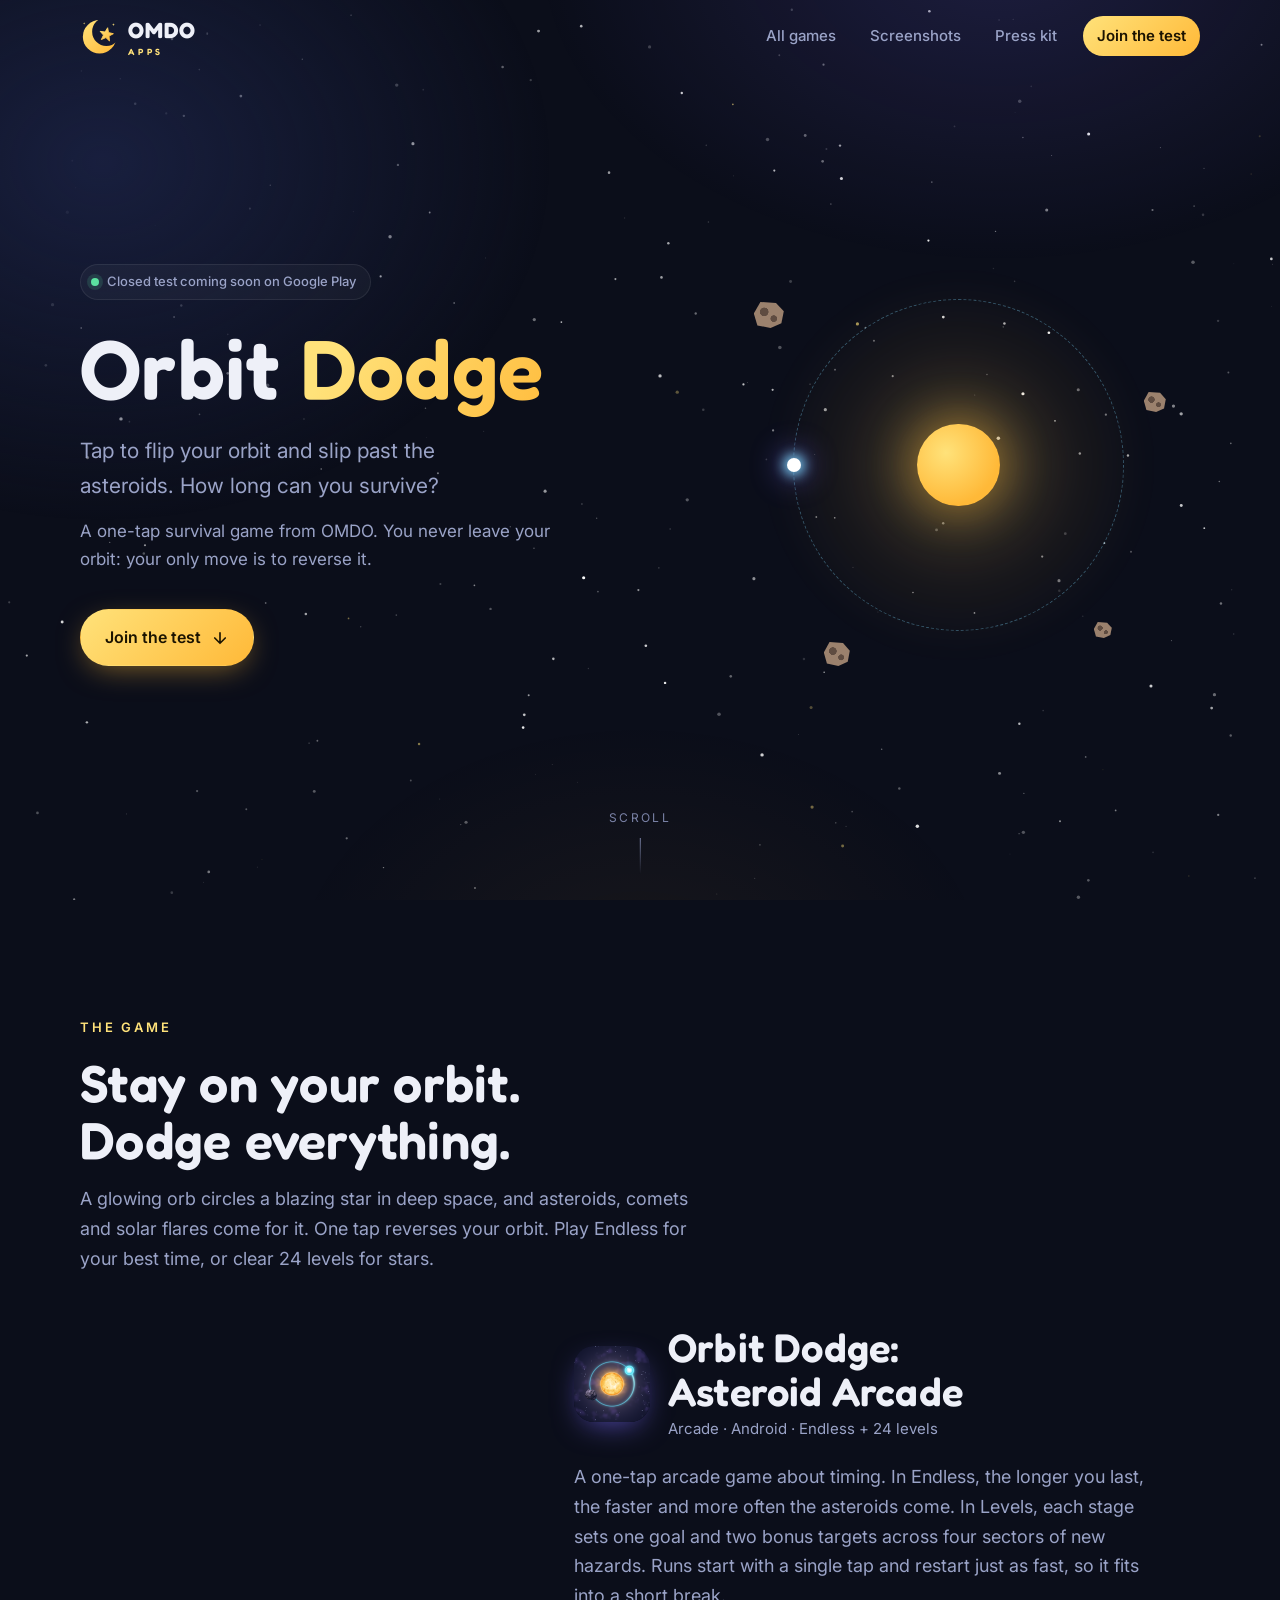
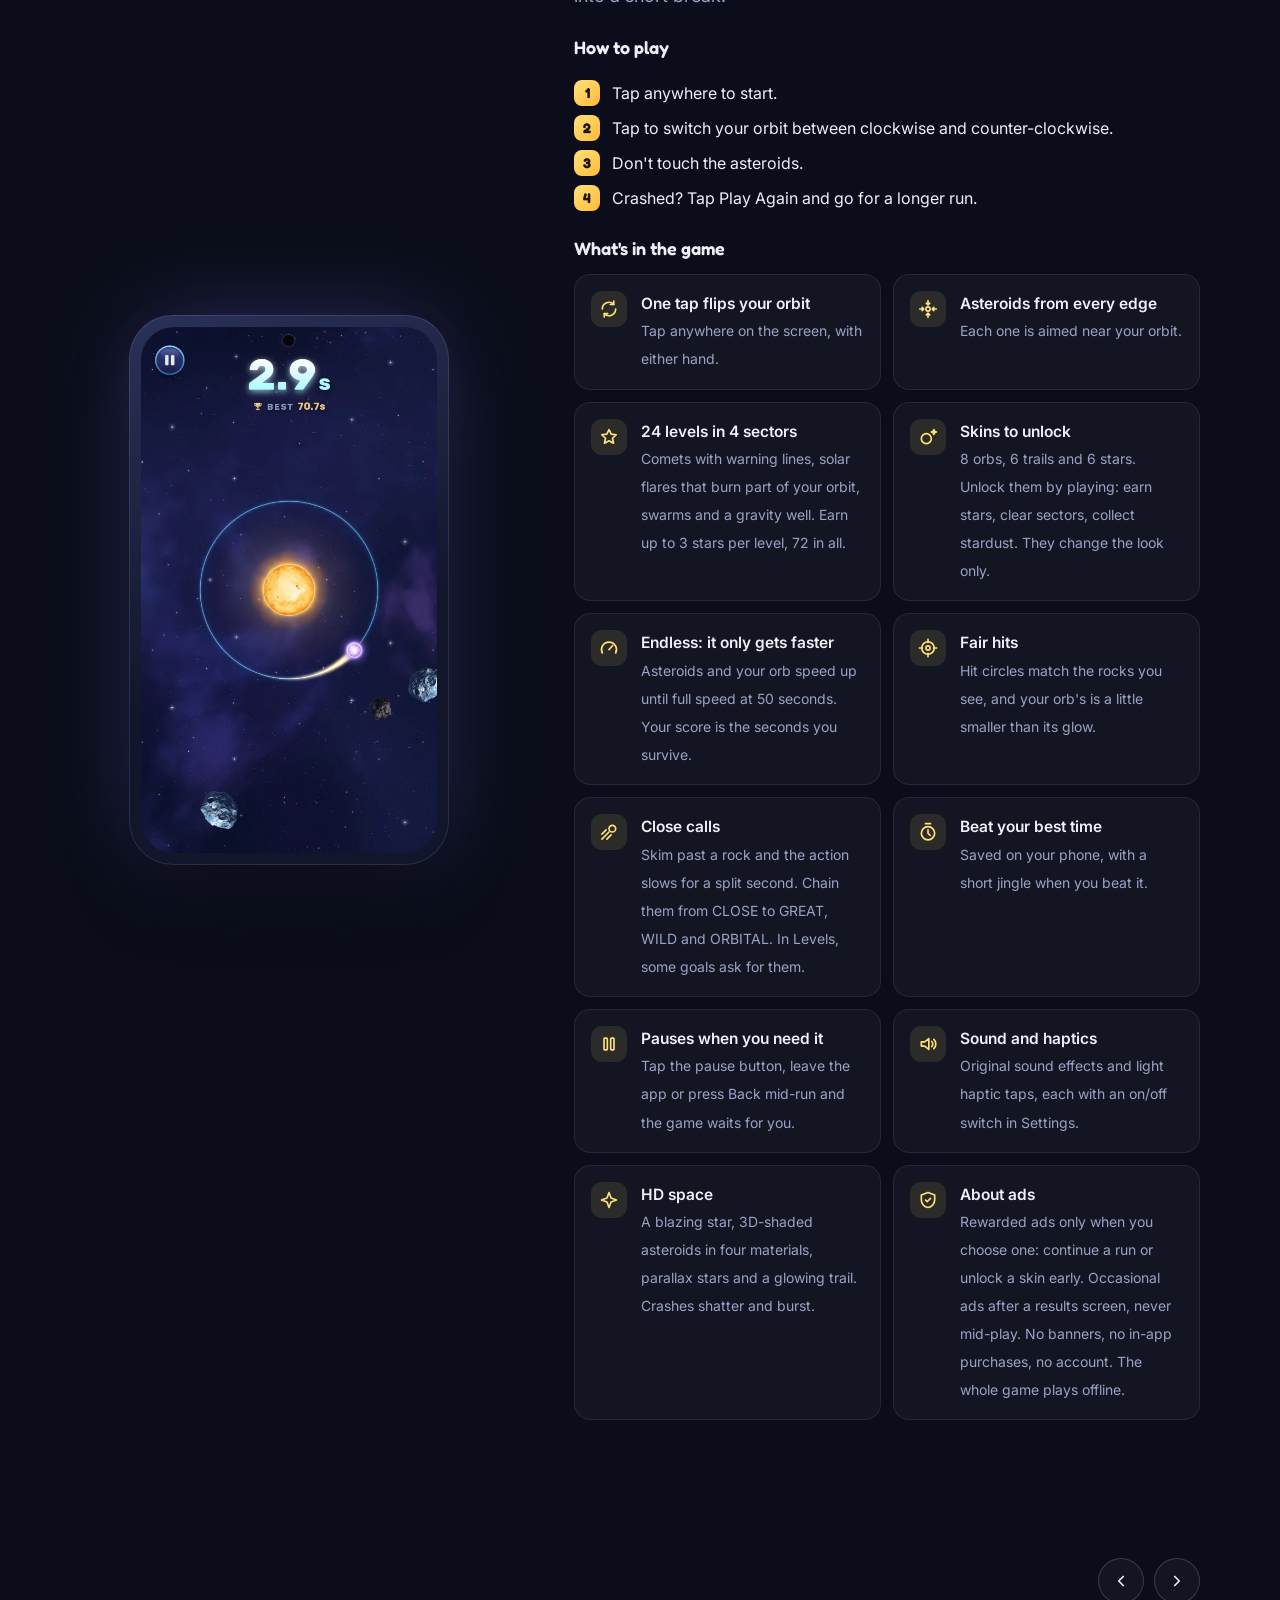
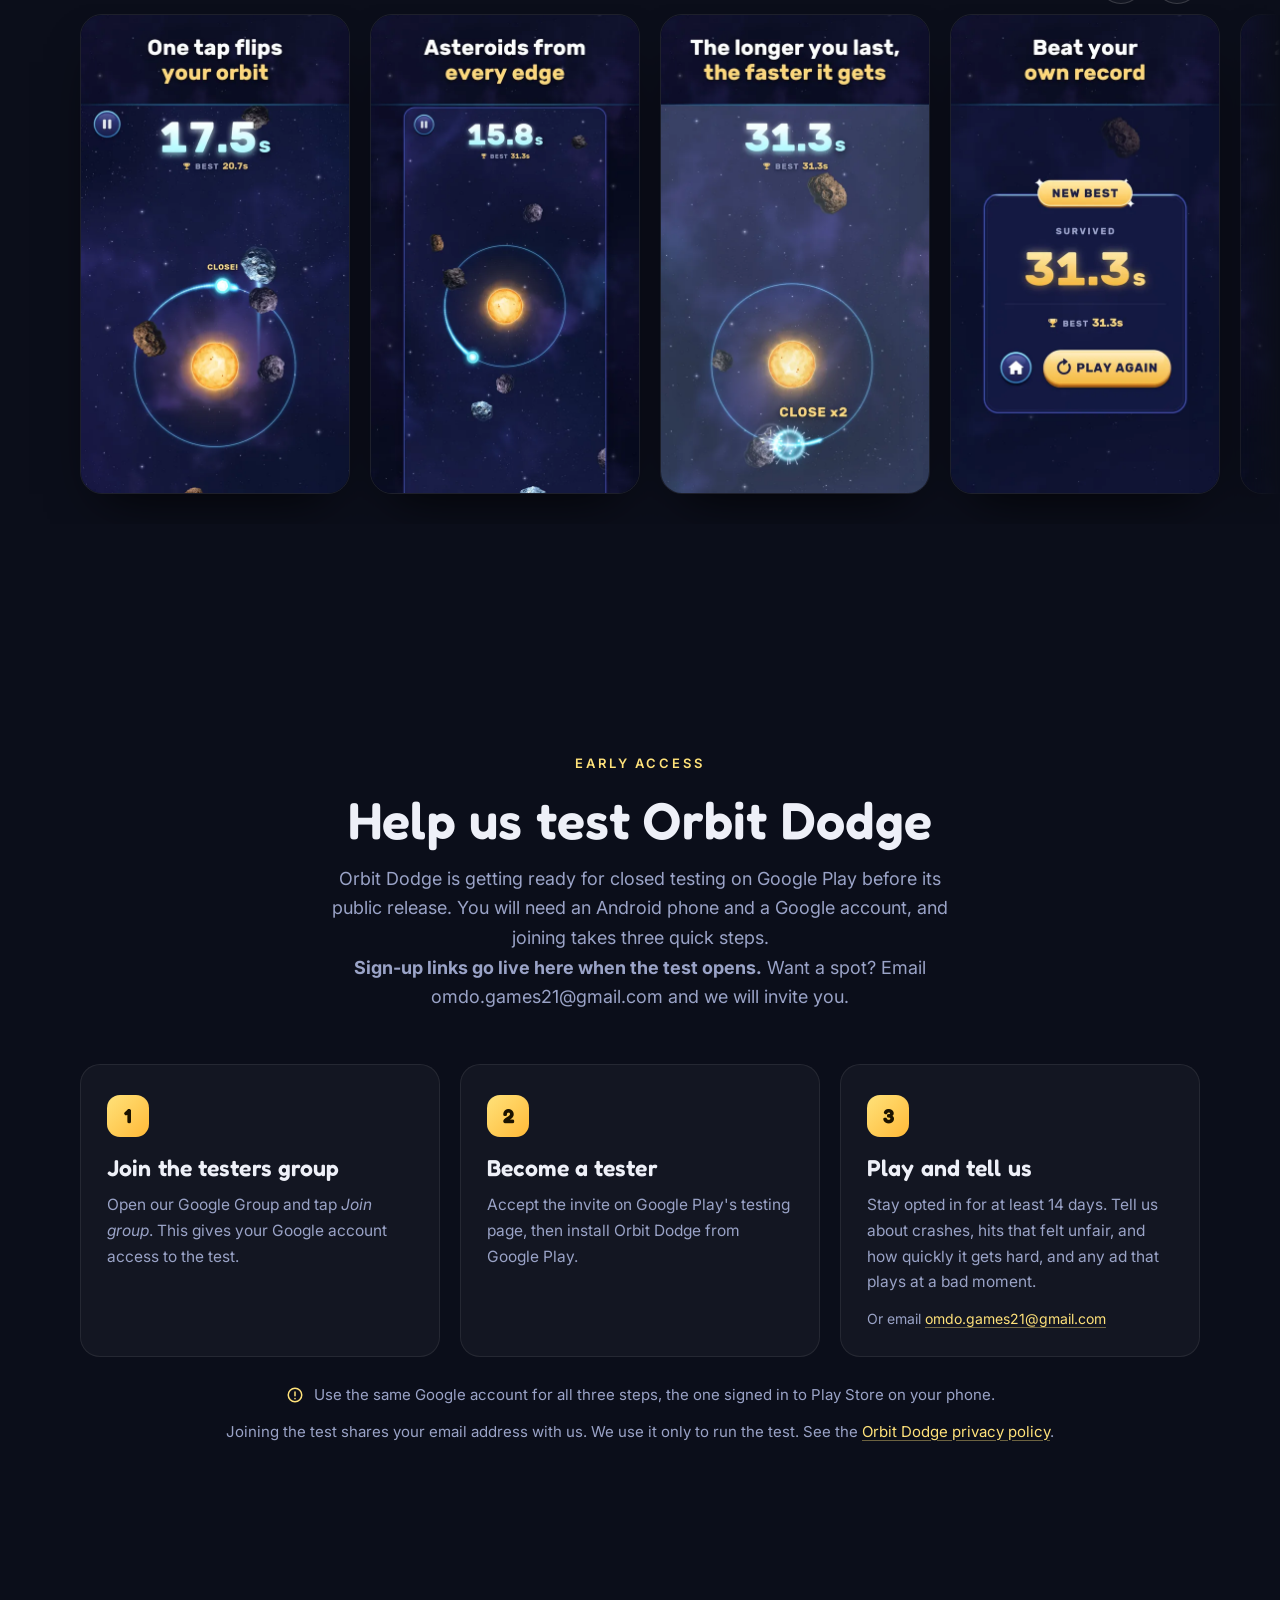
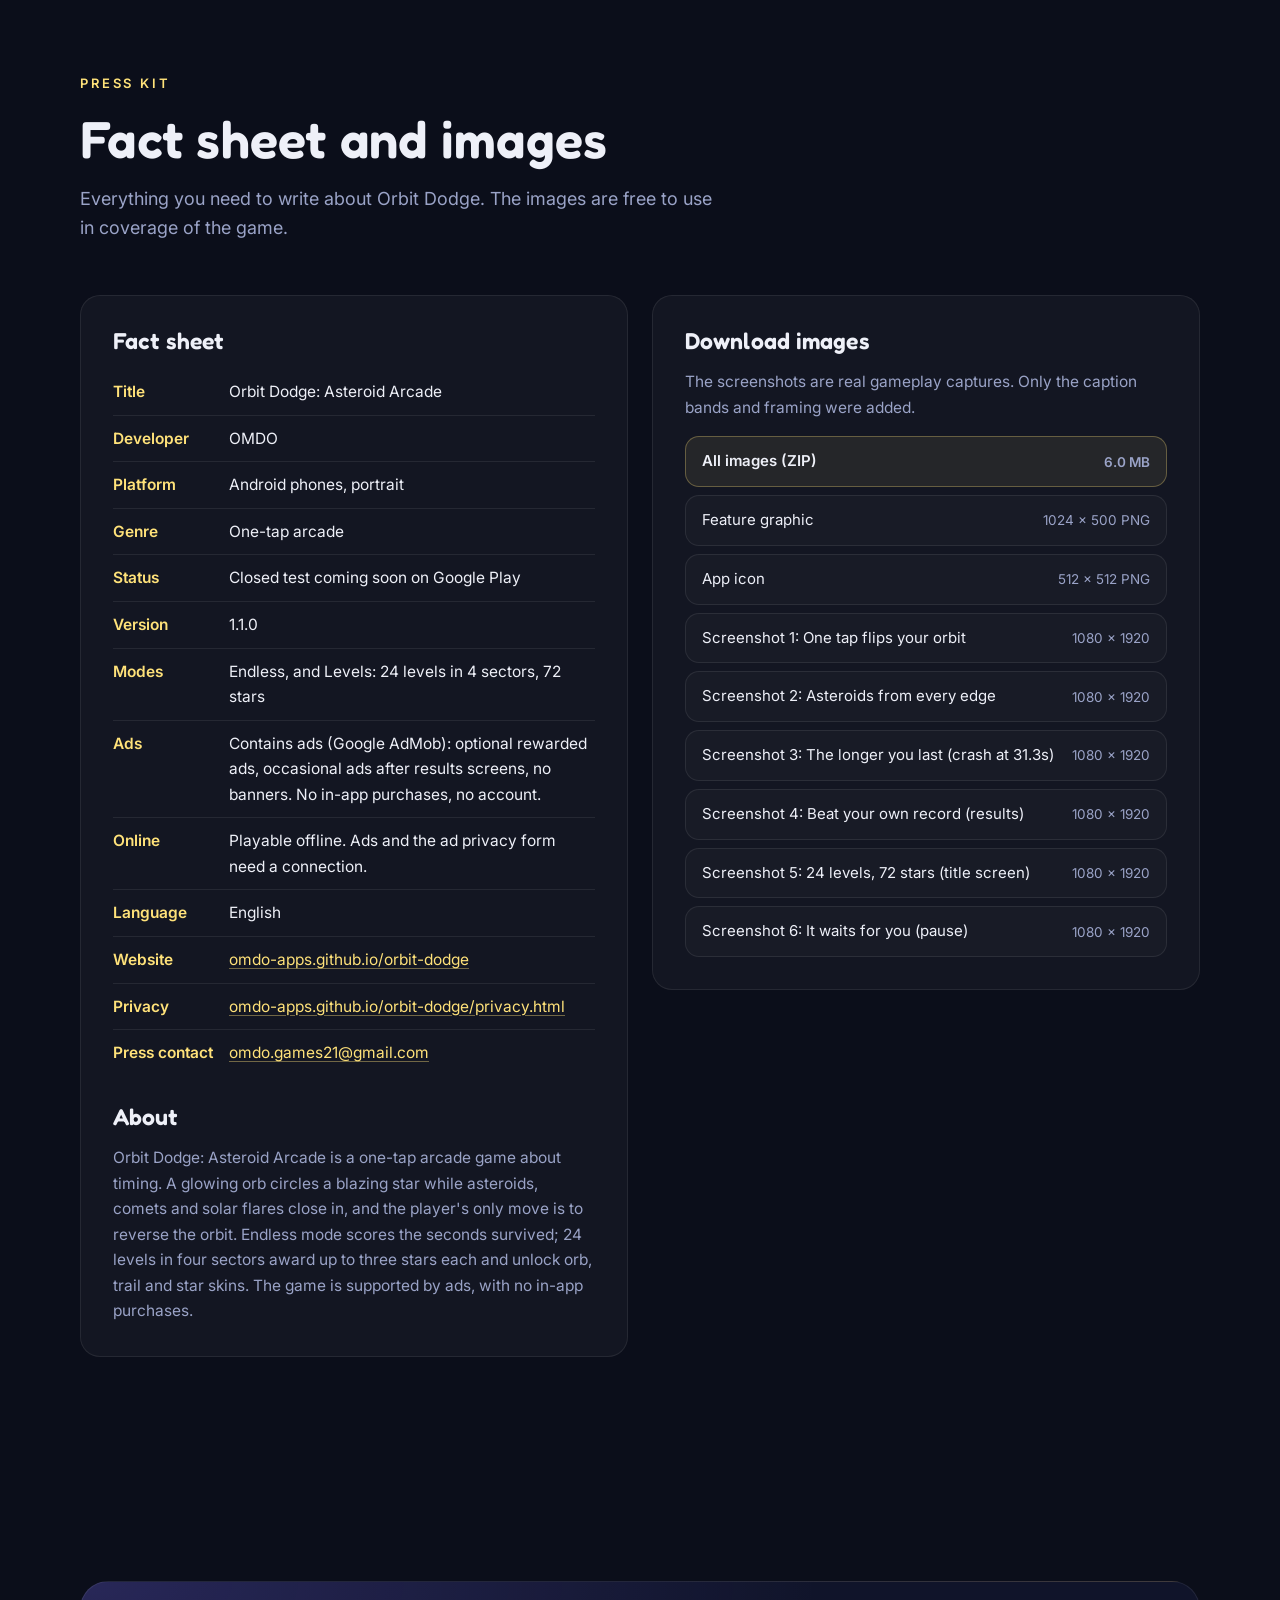
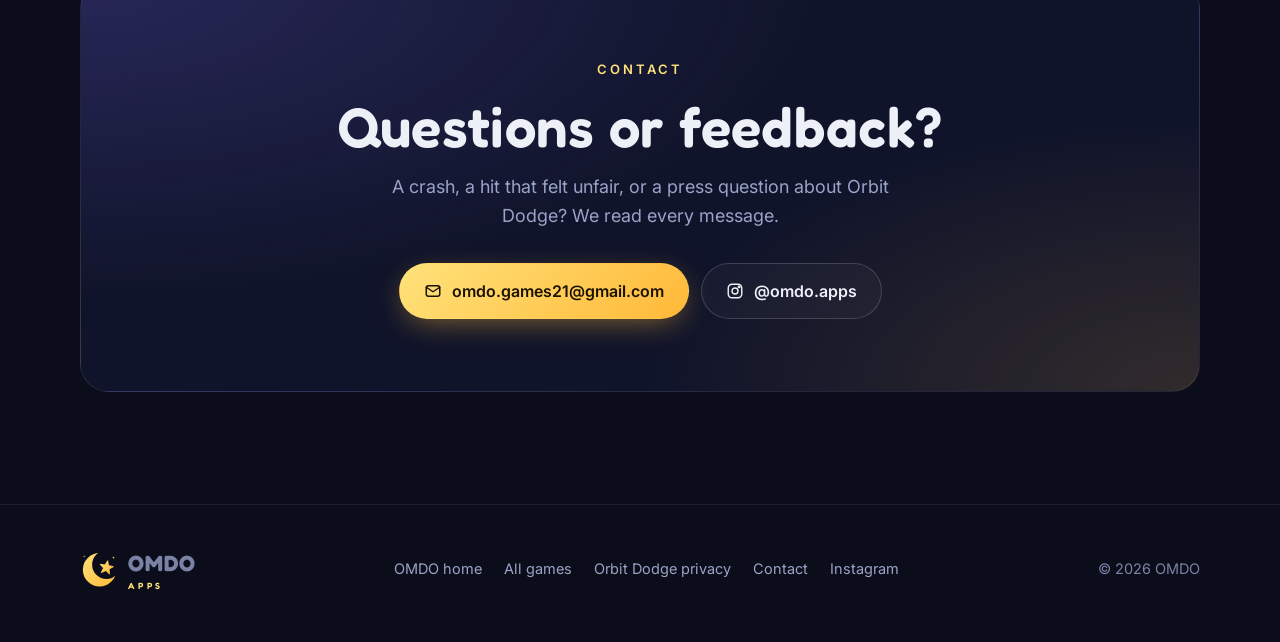
==== commit 850f6b04: "Orbit Hop: new screenshots, gameplay video and press kit for 1.5.0 The screenshots, gameplay video, " ====
--- a/orbit-dodge/index.html
+++ b/orbit-dodge/index.html
@@ -4,7 +4,7 @@
   <meta charset="utf-8">
   <meta name="viewport" content="width=device-width, initial-scale=1, viewport-fit=cover">
   <title>Orbit Dodge: Asteroid Arcade — One-tap asteroid dodging game | OMDO Apps</title>
-  <meta name="description" content="Tap to flip your orbit and slip past the asteroids. Orbit Dodge: Asteroid Arcade is a one-tap survival arcade game for Android by OMDO, now in closed testing on Google Play.">
+  <meta name="description" content="Tap to flip your orbit and slip past the asteroids. Orbit Dodge: Asteroid Arcade is a one-tap survival arcade game for Android by OMDO, coming soon to Google Play.">
   <meta name="theme-color" content="#0b0e1a">
   <link rel="canonical" href="https://omdo-apps.github.io/orbit-dodge/">
   <link rel="icon" type="image/png" href="../assets/favicon.png">
@@ -69,7 +69,7 @@
     <section class="hero" id="top">
       <div class="wrap hero-grid">
         <div>
-          <span class="eyebrow reveal"><span class="dot"></span>Closed test open now on Google Play</span>
+          <span class="eyebrow reveal"><span class="dot"></span>Closed test coming soon on Google Play</span>
           <h1 class="reveal" style="--d:.08s">Orbit <span class="gold">Dodge</span></h1>
           <p class="lead reveal" style="--d:.16s">Tap to flip your orbit and slip past the asteroids. How long can you survive?</p>
           <p class="sub reveal" style="--d:.2s">A one-tap survival game from OMDO. You never leave your orbit: your only move is to reverse it.</p>
@@ -203,27 +203,27 @@
         <div class="section-head center reveal">
           <span class="kicker">Early access</span>
           <h2>Help us test Orbit Dodge</h2>
-          <p>Orbit Dodge is in closed testing on Google Play before its public release. You will need an Android phone (Android 7.0 or newer) and a Google account, and joining takes three quick steps.</p>
-          <p><strong>The test is open.</strong> Google asks for at least 14 days of testing, so please stay in for about three weeks. The test version has all 24 levels and the ads described above.</p>
+          <p>Orbit Dodge is getting ready for closed testing on Google Play before its public release. You will need an Android phone and a Google account, and joining takes three quick steps.</p>
+          <p><strong>Sign-up links go live here when the test opens.</strong> Want a spot? Email <a href="mailto:omdo.games21@gmail.com">omdo.games21@gmail.com</a> and we will invite you.</p>
         </div>
         <div class="steps">
           <div class="step reveal">
             <span class="num">1</span>
             <h3>Join the testers group</h3>
             <p>Open our Google Group and tap <em>Join group</em>. This gives your Google account access to the test.</p>
-            <a class="btn btn-ghost" href="https://groups.google.com/g/omdo-testers" target="_blank" rel="noopener">Open the group</a>
+            <!-- [replace] Swap the span for: <a class="btn btn-ghost" href="YOUR-GOOGLE-GROUP-LINK" target="_blank" rel="noopener">Open the group</a> -->
           </div>
           <div class="step reveal" style="--d:.08s">
             <span class="num">2</span>
             <h3>Become a tester</h3>
             <p>Accept the invite on Google Play's testing page, then install Orbit Dodge from Google Play.</p>
-            <a class="btn btn-ghost" href="https://play.google.com/apps/testing/com.omdo.orbitdodge" target="_blank" rel="noopener">Become a tester</a>
+            <!-- [replace] Swap the span for: <a class="btn btn-gold" href="https://play.google.com/apps/testing/com.omdo.orbitdodge" target="_blank" rel="noopener">Become a tester</a> -->
           </div>
           <div class="step reveal" style="--d:.16s">
             <span class="num">3</span>
             <h3>Play and tell us</h3>
             <p>Stay opted in for at least 14 days. Tell us about crashes, hits that felt unfair, and how quickly it gets hard, and any ad that plays at a bad moment.</p>
-            <a class="btn btn-ghost" href="https://forms.gle/jajLtn36ciAYBf4y7" target="_blank" rel="noopener">Send feedback</a>
+            <!-- [replace] Swap the span for: <a class="btn btn-ghost" href="YOUR-FEEDBACK-FORM-LINK" target="_blank" rel="noopener">Send feedback</a> -->
             <p class="alt">Or email <a href="mailto:omdo.games21@gmail.com">omdo.games21@gmail.com</a></p>
           </div>
         </div>
@@ -251,7 +251,7 @@
               <dt>Developer</dt><dd>OMDO</dd>
               <dt>Platform</dt><dd>Android phones, portrait</dd>
               <dt>Genre</dt><dd>One-tap arcade</dd>
-              <dt>Status</dt><dd>Closed test open on Google Play</dd>
+              <dt>Status</dt><dd>Closed test coming soon on Google Play</dd>
               <dt>Version</dt><dd>1.1.0</dd>
               <dt>Modes</dt><dd>Endless, and Levels: 24 levels in 4 sectors, 72 stars</dd>
               <dt>Ads</dt><dd>Contains ads (Google AdMob): optional rewarded ads, occasional ads after results screens, no banners. No in-app purchases, no account.</dd>
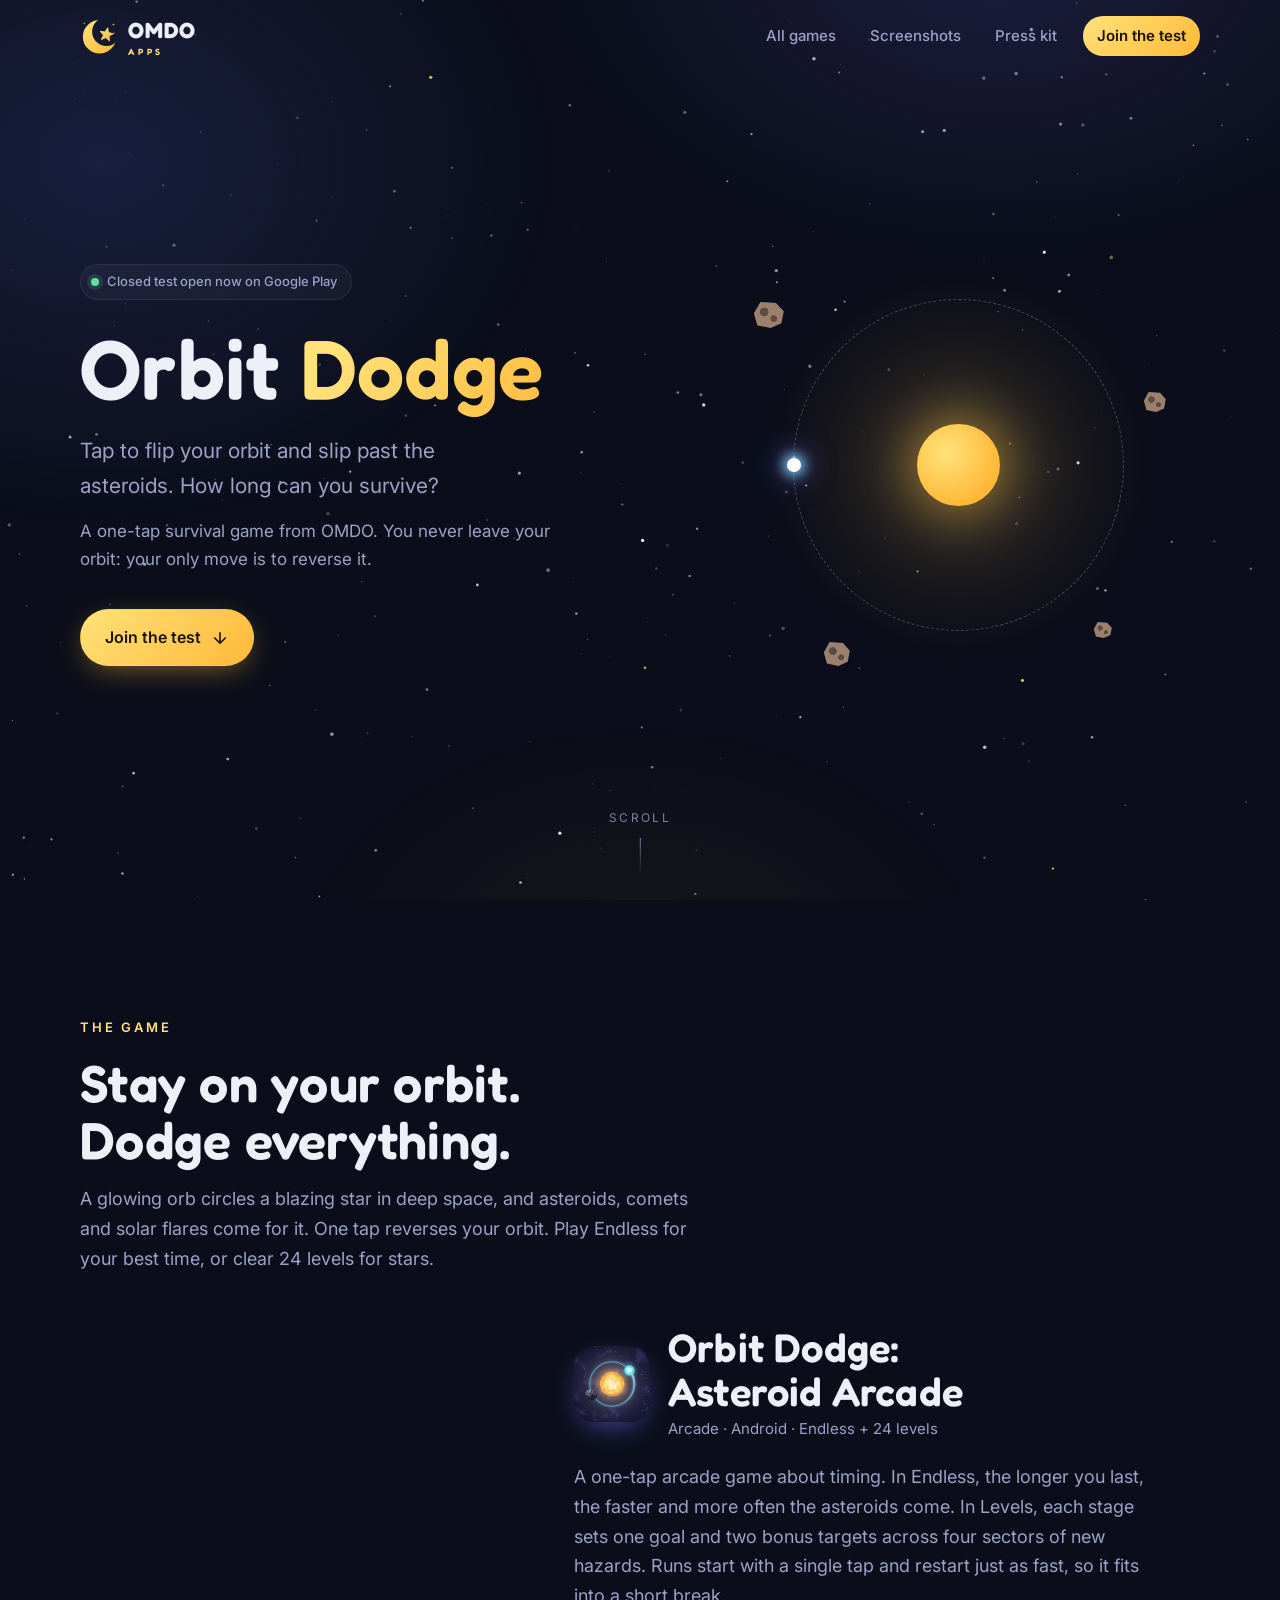
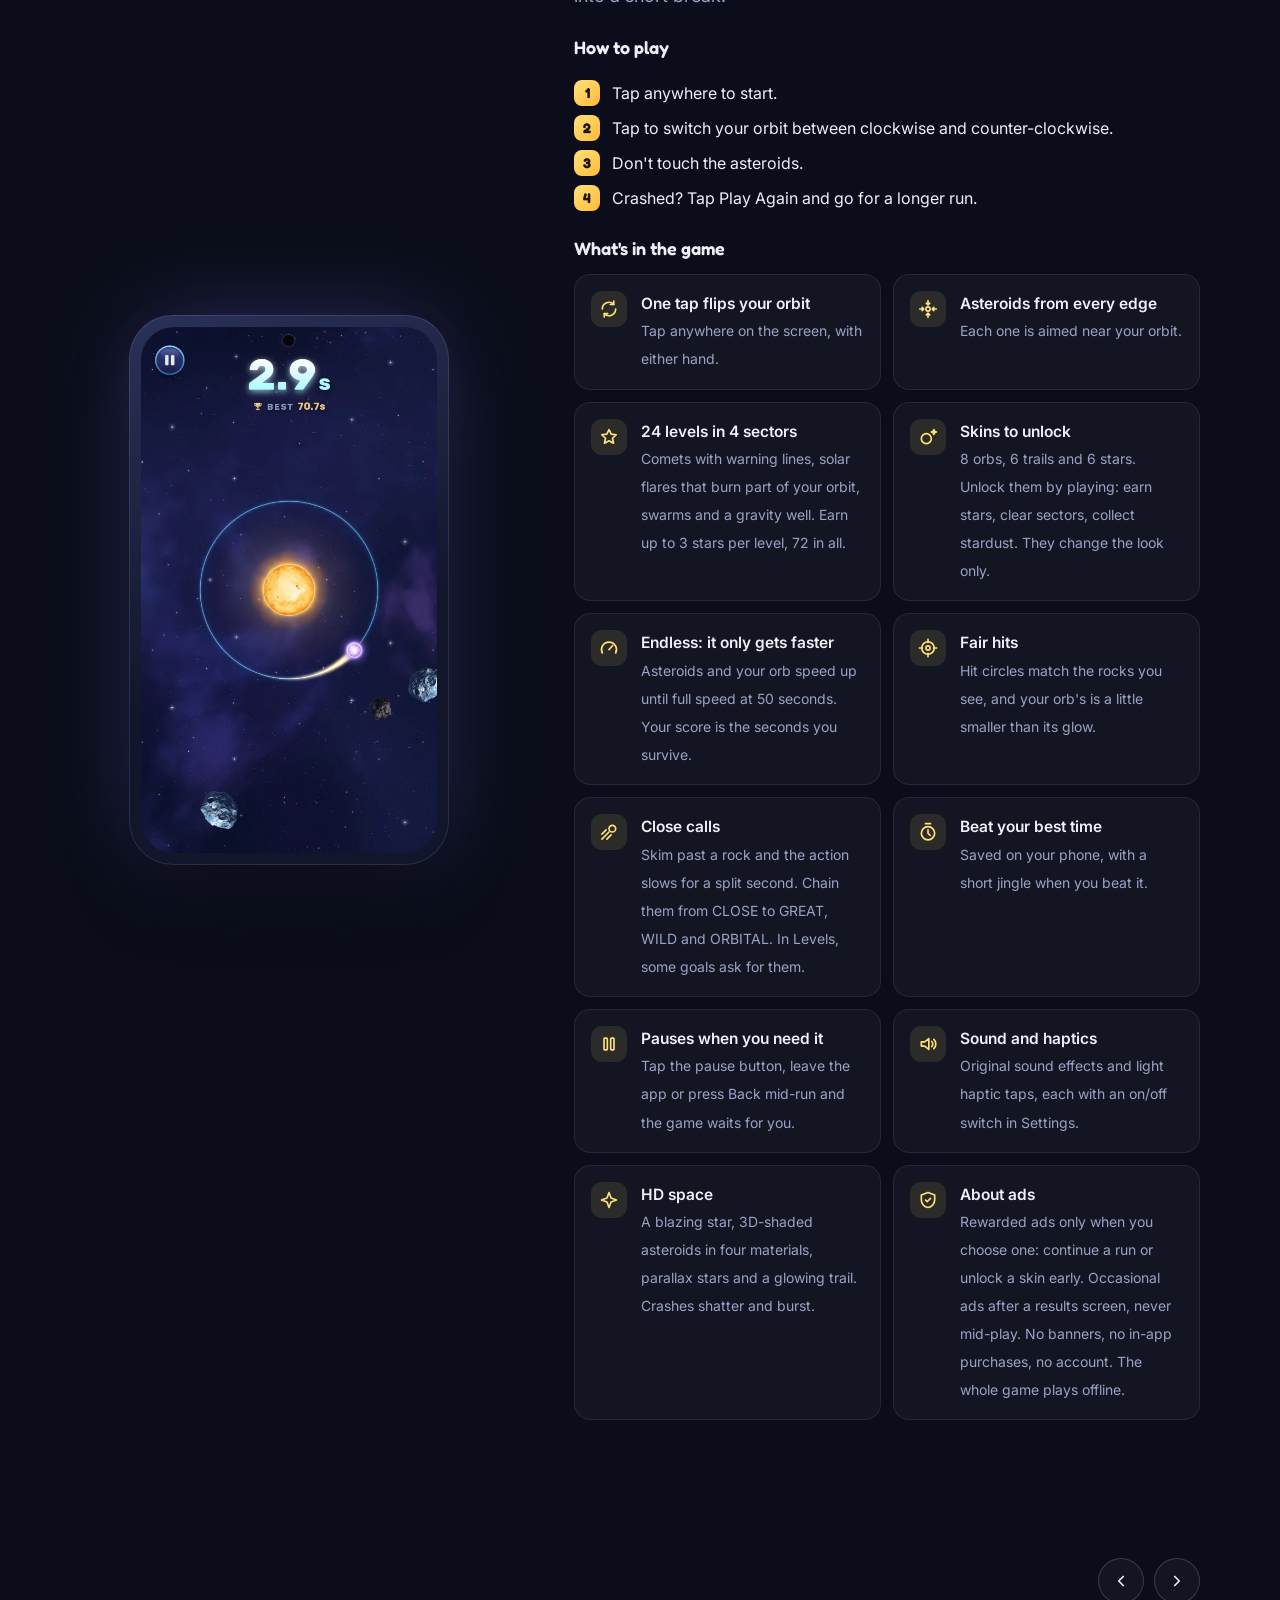
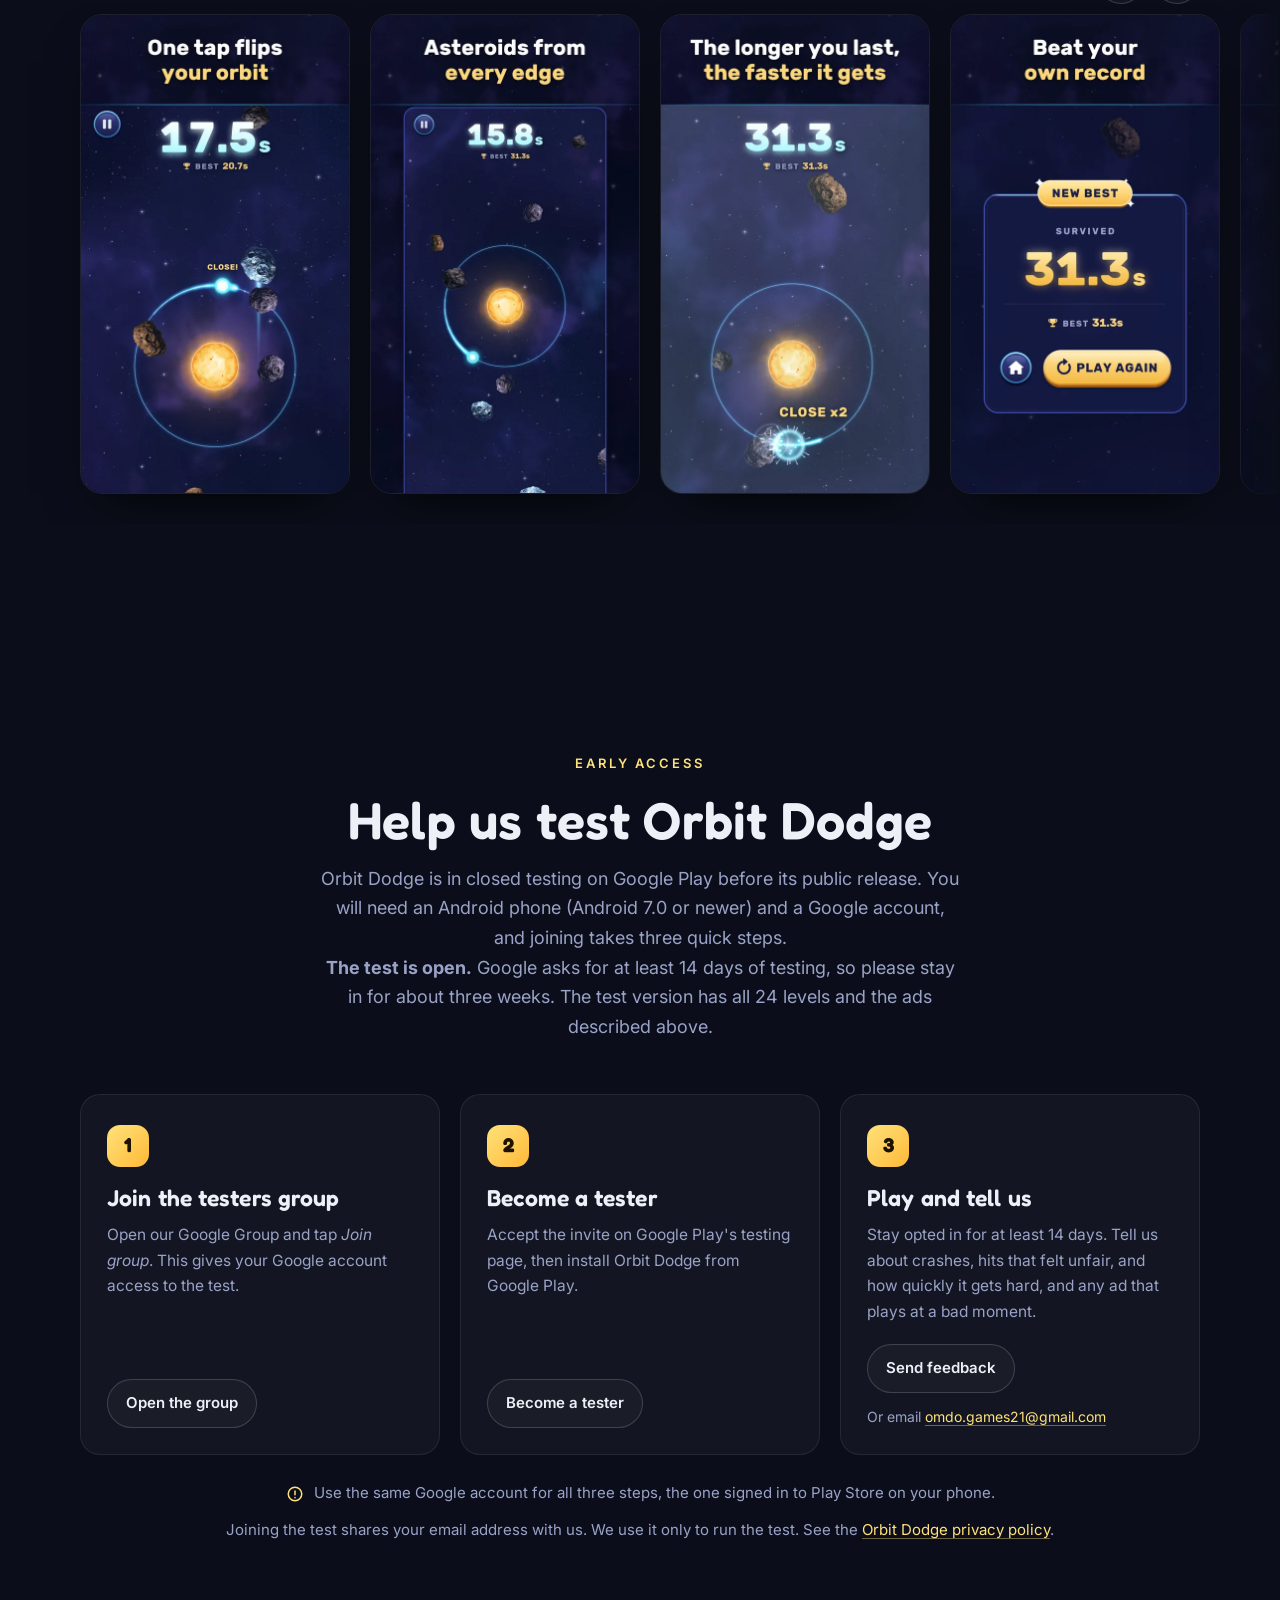
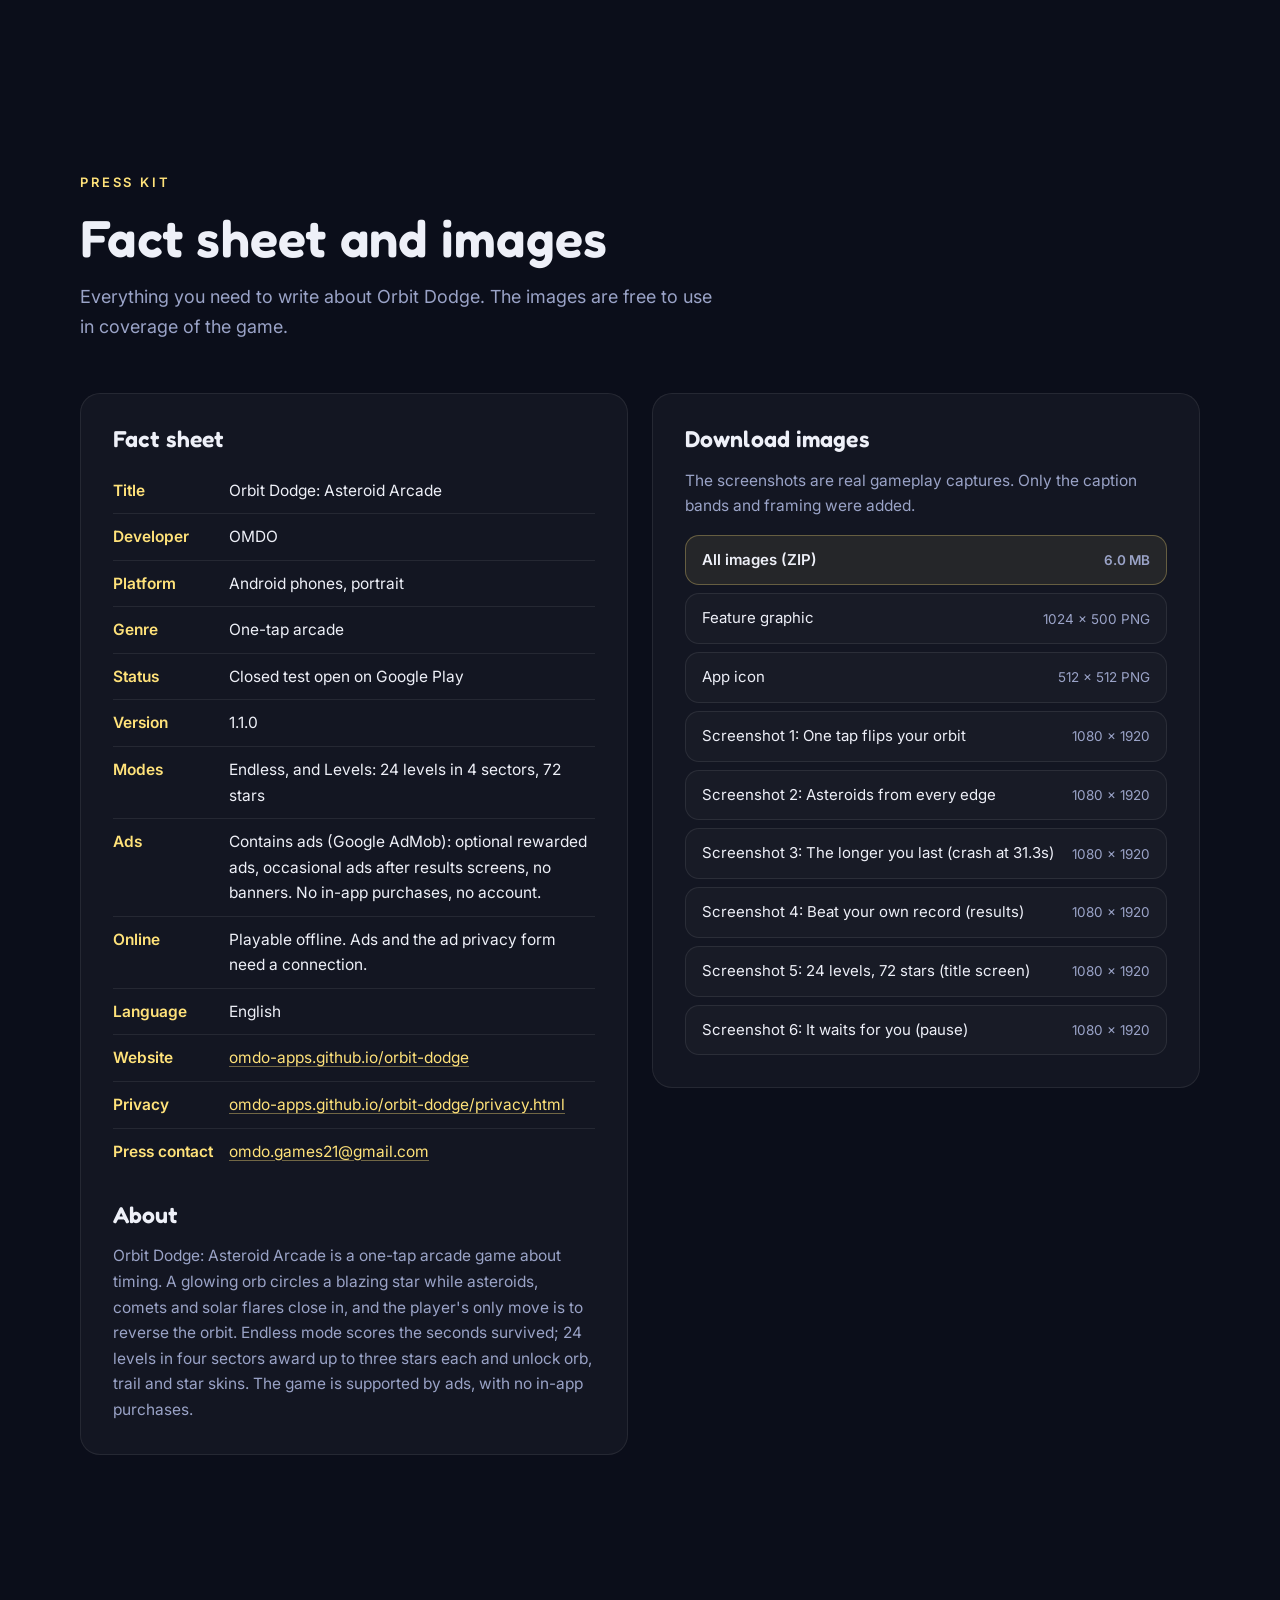
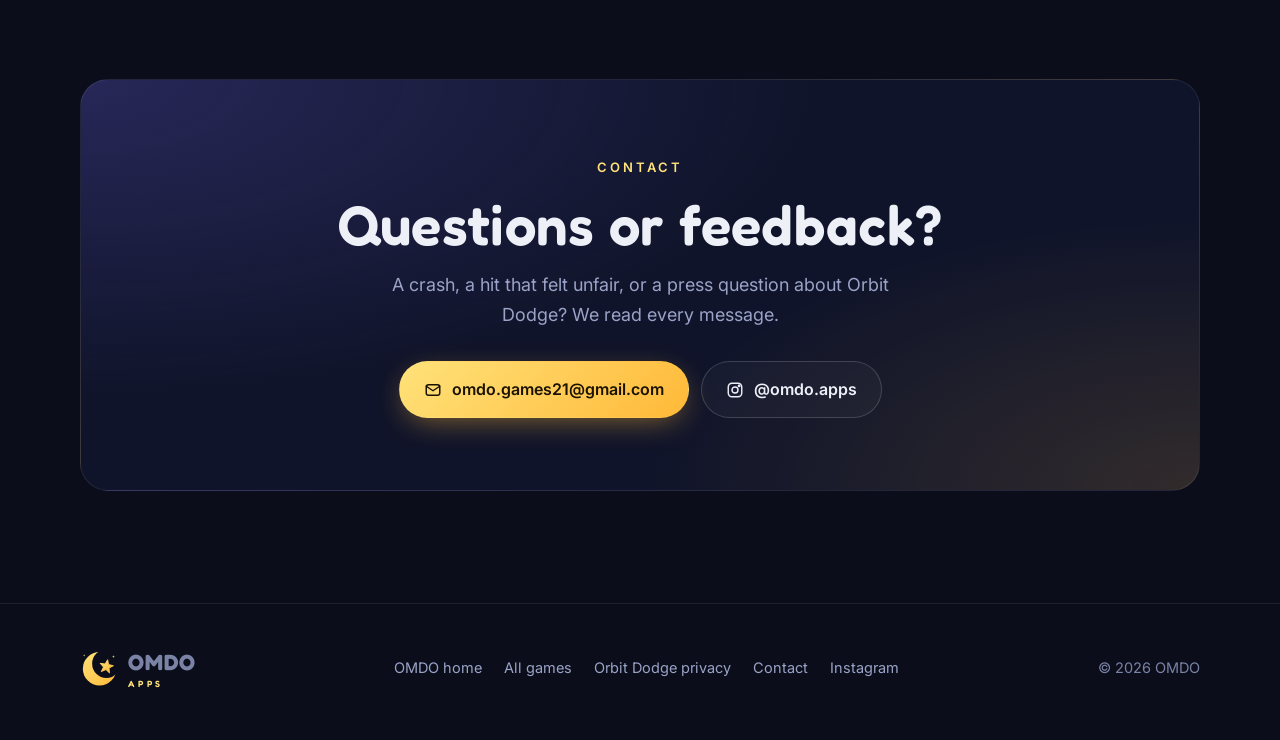
==== commit 921f8b83: "Restore the Orbit Dodge closed-test wording The previous commit copied an older local copy of index." ====
--- a/orbit-dodge/index.html
+++ b/orbit-dodge/index.html
@@ -4,7 +4,7 @@
   <meta charset="utf-8">
   <meta name="viewport" content="width=device-width, initial-scale=1, viewport-fit=cover">
   <title>Orbit Dodge: Asteroid Arcade — One-tap asteroid dodging game | OMDO Apps</title>
-  <meta name="description" content="Tap to flip your orbit and slip past the asteroids. Orbit Dodge: Asteroid Arcade is a one-tap survival arcade game for Android by OMDO, coming soon to Google Play.">
+  <meta name="description" content="Tap to flip your orbit and slip past the asteroids. Orbit Dodge: Asteroid Arcade is a one-tap survival arcade game for Android by OMDO, now in closed testing on Google Play.">
   <meta name="theme-color" content="#0b0e1a">
   <link rel="canonical" href="https://omdo-apps.github.io/orbit-dodge/">
   <link rel="icon" type="image/png" href="../assets/favicon.png">
@@ -69,7 +69,7 @@
     <section class="hero" id="top">
       <div class="wrap hero-grid">
         <div>
-          <span class="eyebrow reveal"><span class="dot"></span>Closed test coming soon on Google Play</span>
+          <span class="eyebrow reveal"><span class="dot"></span>Closed test open now on Google Play</span>
           <h1 class="reveal" style="--d:.08s">Orbit <span class="gold">Dodge</span></h1>
           <p class="lead reveal" style="--d:.16s">Tap to flip your orbit and slip past the asteroids. How long can you survive?</p>
           <p class="sub reveal" style="--d:.2s">A one-tap survival game from OMDO. You never leave your orbit: your only move is to reverse it.</p>
@@ -203,27 +203,27 @@
         <div class="section-head center reveal">
           <span class="kicker">Early access</span>
           <h2>Help us test Orbit Dodge</h2>
-          <p>Orbit Dodge is getting ready for closed testing on Google Play before its public release. You will need an Android phone and a Google account, and joining takes three quick steps.</p>
-          <p><strong>Sign-up links go live here when the test opens.</strong> Want a spot? Email <a href="mailto:omdo.games21@gmail.com">omdo.games21@gmail.com</a> and we will invite you.</p>
+          <p>Orbit Dodge is in closed testing on Google Play before its public release. You will need an Android phone (Android 7.0 or newer) and a Google account, and joining takes three quick steps.</p>
+          <p><strong>The test is open.</strong> Google asks for at least 14 days of testing, so please stay in for about three weeks. The test version has all 24 levels and the ads described above.</p>
         </div>
         <div class="steps">
           <div class="step reveal">
             <span class="num">1</span>
             <h3>Join the testers group</h3>
             <p>Open our Google Group and tap <em>Join group</em>. This gives your Google account access to the test.</p>
-            <!-- [replace] Swap the span for: <a class="btn btn-ghost" href="YOUR-GOOGLE-GROUP-LINK" target="_blank" rel="noopener">Open the group</a> -->
+            <a class="btn btn-ghost" href="https://groups.google.com/g/omdo-testers" target="_blank" rel="noopener">Open the group</a>
           </div>
           <div class="step reveal" style="--d:.08s">
             <span class="num">2</span>
             <h3>Become a tester</h3>
             <p>Accept the invite on Google Play's testing page, then install Orbit Dodge from Google Play.</p>
-            <!-- [replace] Swap the span for: <a class="btn btn-gold" href="https://play.google.com/apps/testing/com.omdo.orbitdodge" target="_blank" rel="noopener">Become a tester</a> -->
+            <a class="btn btn-ghost" href="https://play.google.com/apps/testing/com.omdo.orbitdodge" target="_blank" rel="noopener">Become a tester</a>
           </div>
           <div class="step reveal" style="--d:.16s">
             <span class="num">3</span>
             <h3>Play and tell us</h3>
             <p>Stay opted in for at least 14 days. Tell us about crashes, hits that felt unfair, and how quickly it gets hard, and any ad that plays at a bad moment.</p>
-            <!-- [replace] Swap the span for: <a class="btn btn-ghost" href="YOUR-FEEDBACK-FORM-LINK" target="_blank" rel="noopener">Send feedback</a> -->
+            <a class="btn btn-ghost" href="https://forms.gle/jajLtn36ciAYBf4y7" target="_blank" rel="noopener">Send feedback</a>
             <p class="alt">Or email <a href="mailto:omdo.games21@gmail.com">omdo.games21@gmail.com</a></p>
           </div>
         </div>
@@ -251,7 +251,7 @@
               <dt>Developer</dt><dd>OMDO</dd>
               <dt>Platform</dt><dd>Android phones, portrait</dd>
               <dt>Genre</dt><dd>One-tap arcade</dd>
-              <dt>Status</dt><dd>Closed test coming soon on Google Play</dd>
+              <dt>Status</dt><dd>Closed test open on Google Play</dd>
               <dt>Version</dt><dd>1.1.0</dd>
               <dt>Modes</dt><dd>Endless, and Levels: 24 levels in 4 sectors, 72 stars</dd>
               <dt>Ads</dt><dd>Contains ads (Google AdMob): optional rewarded ads, occasional ads after results screens, no banners. No in-app purchases, no account.</dd>
